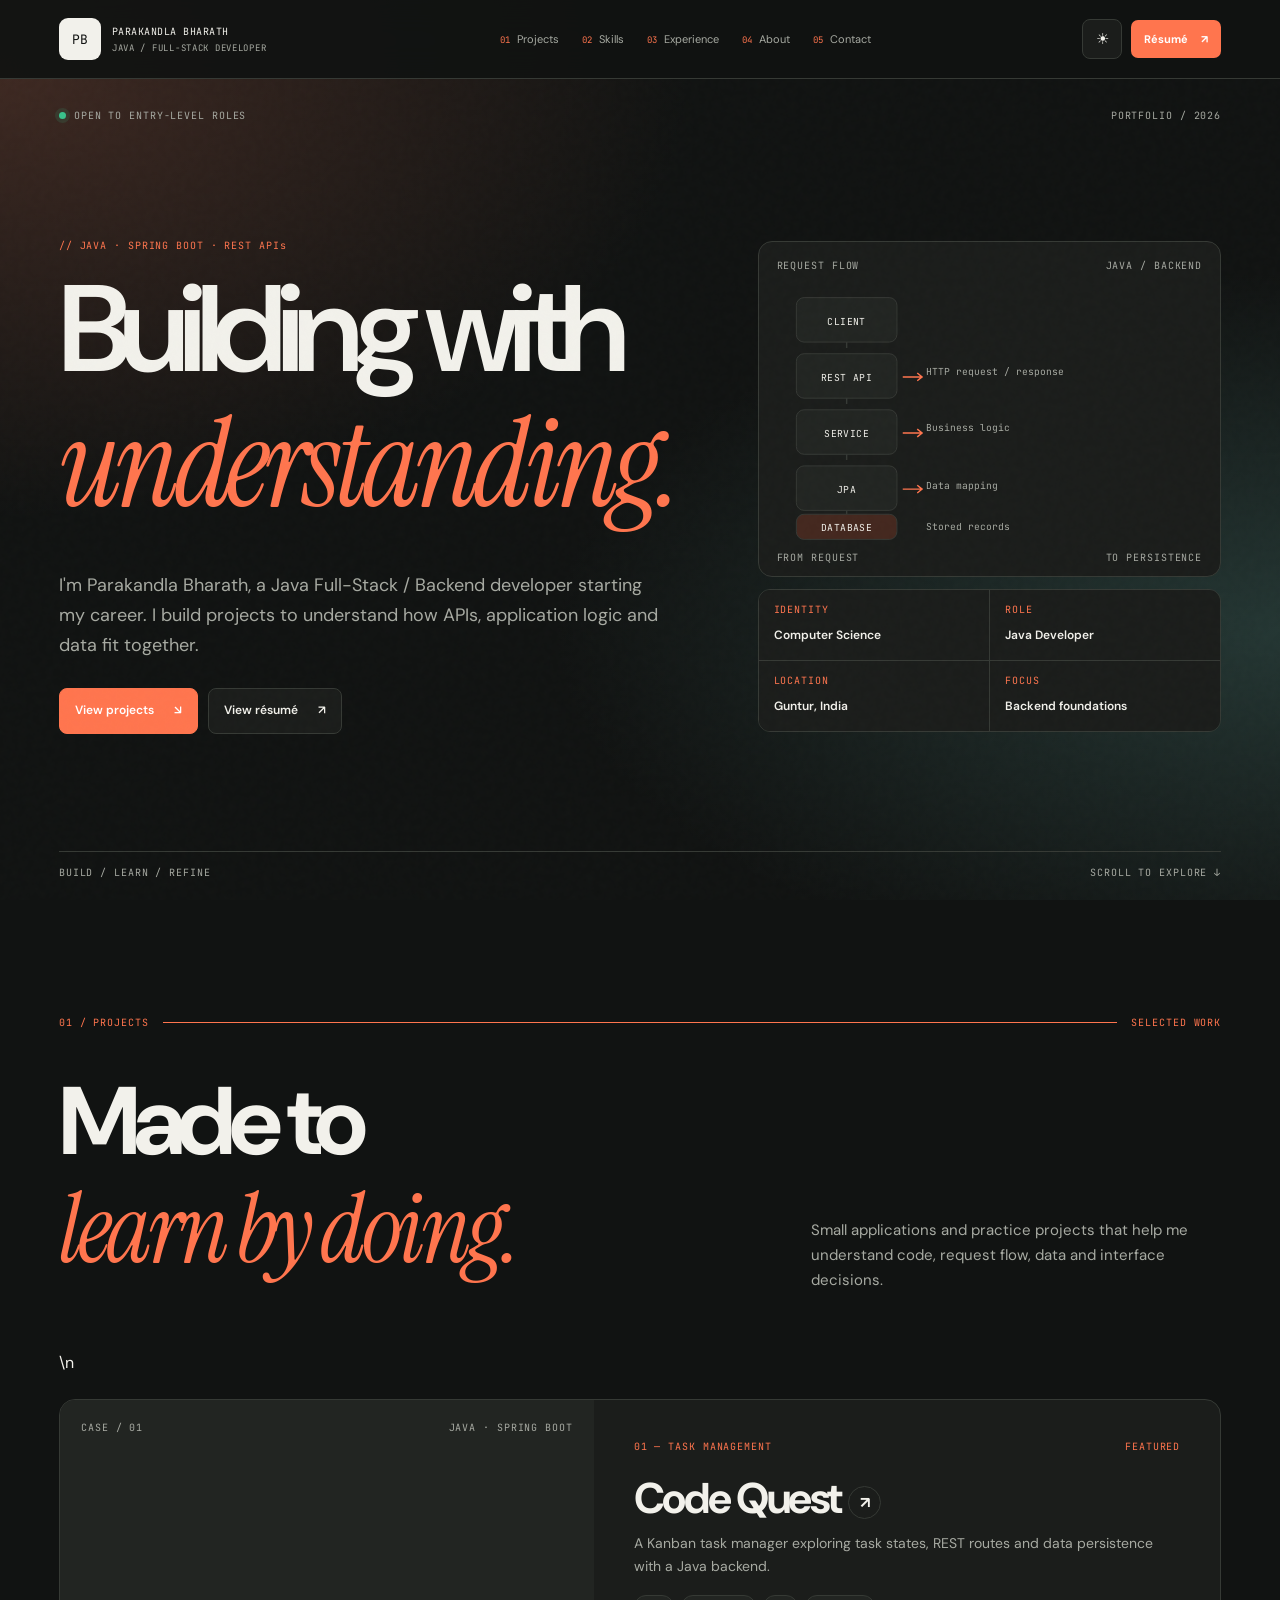
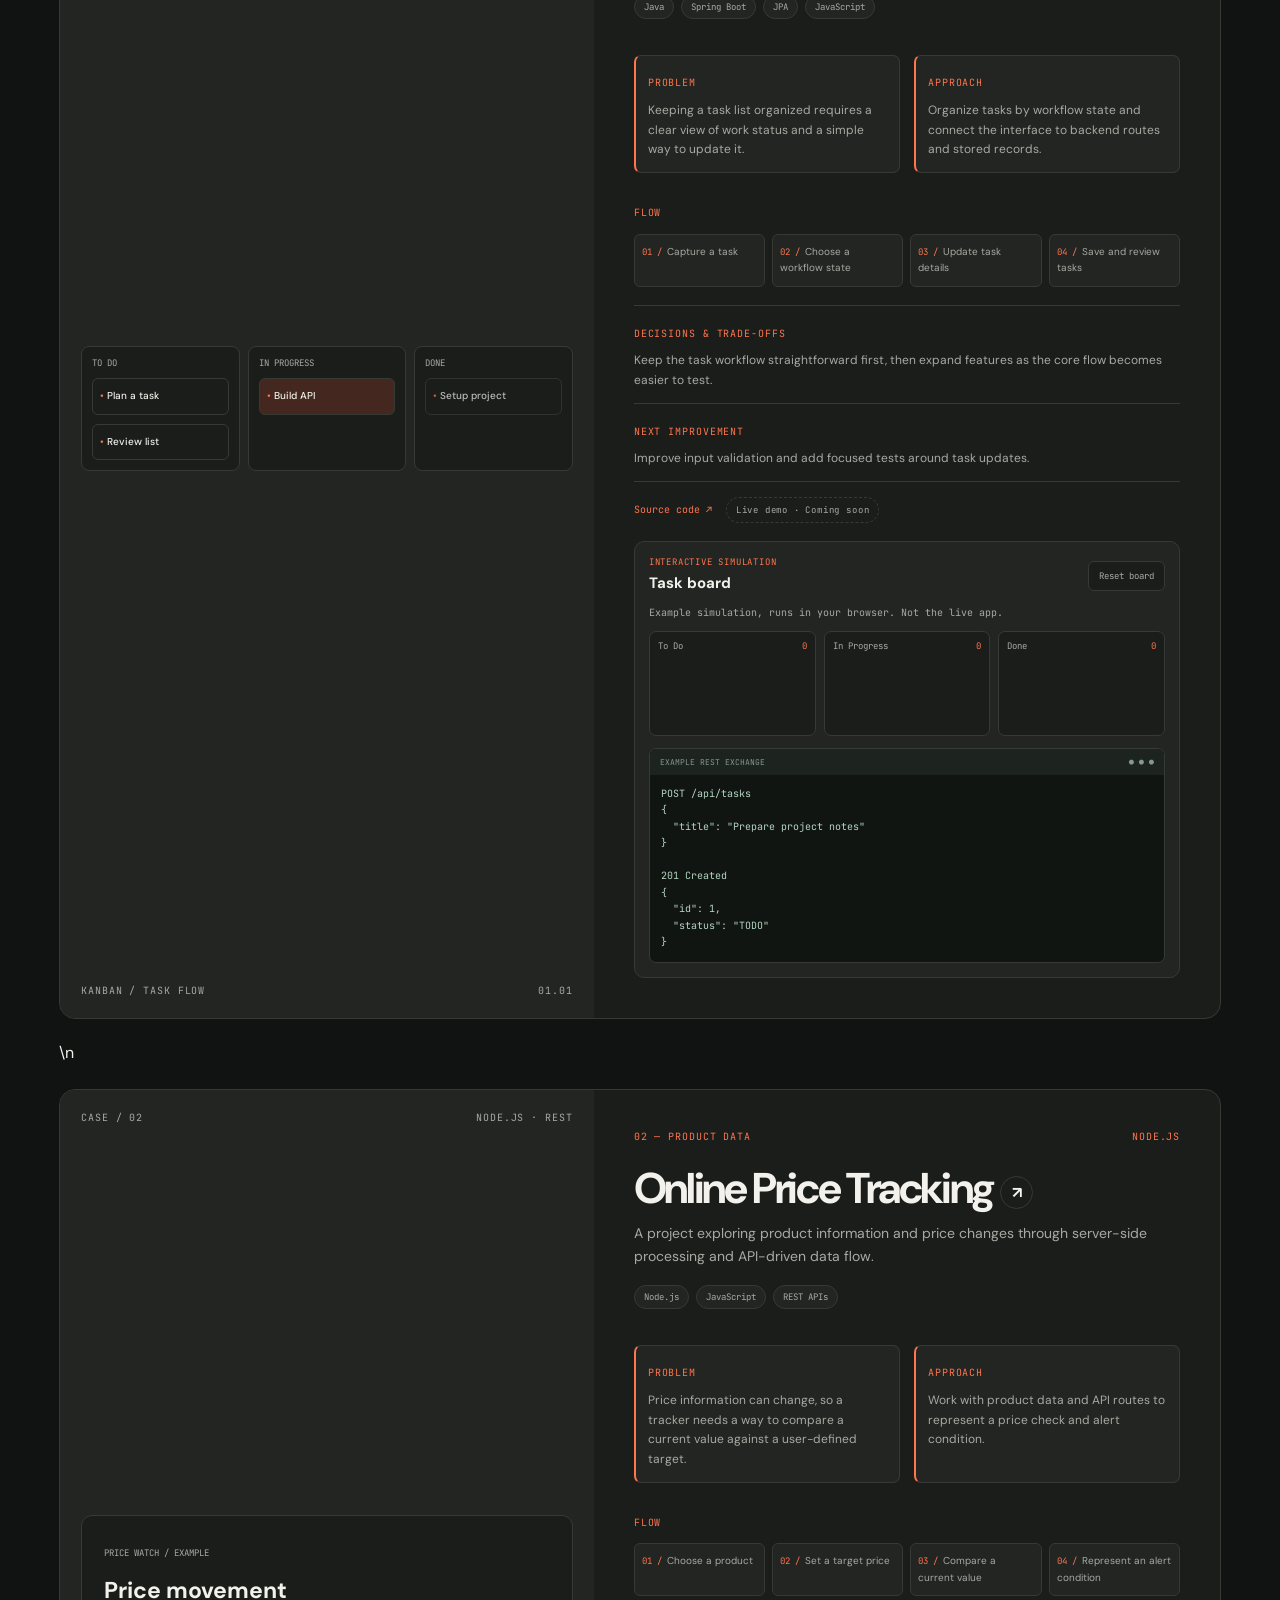
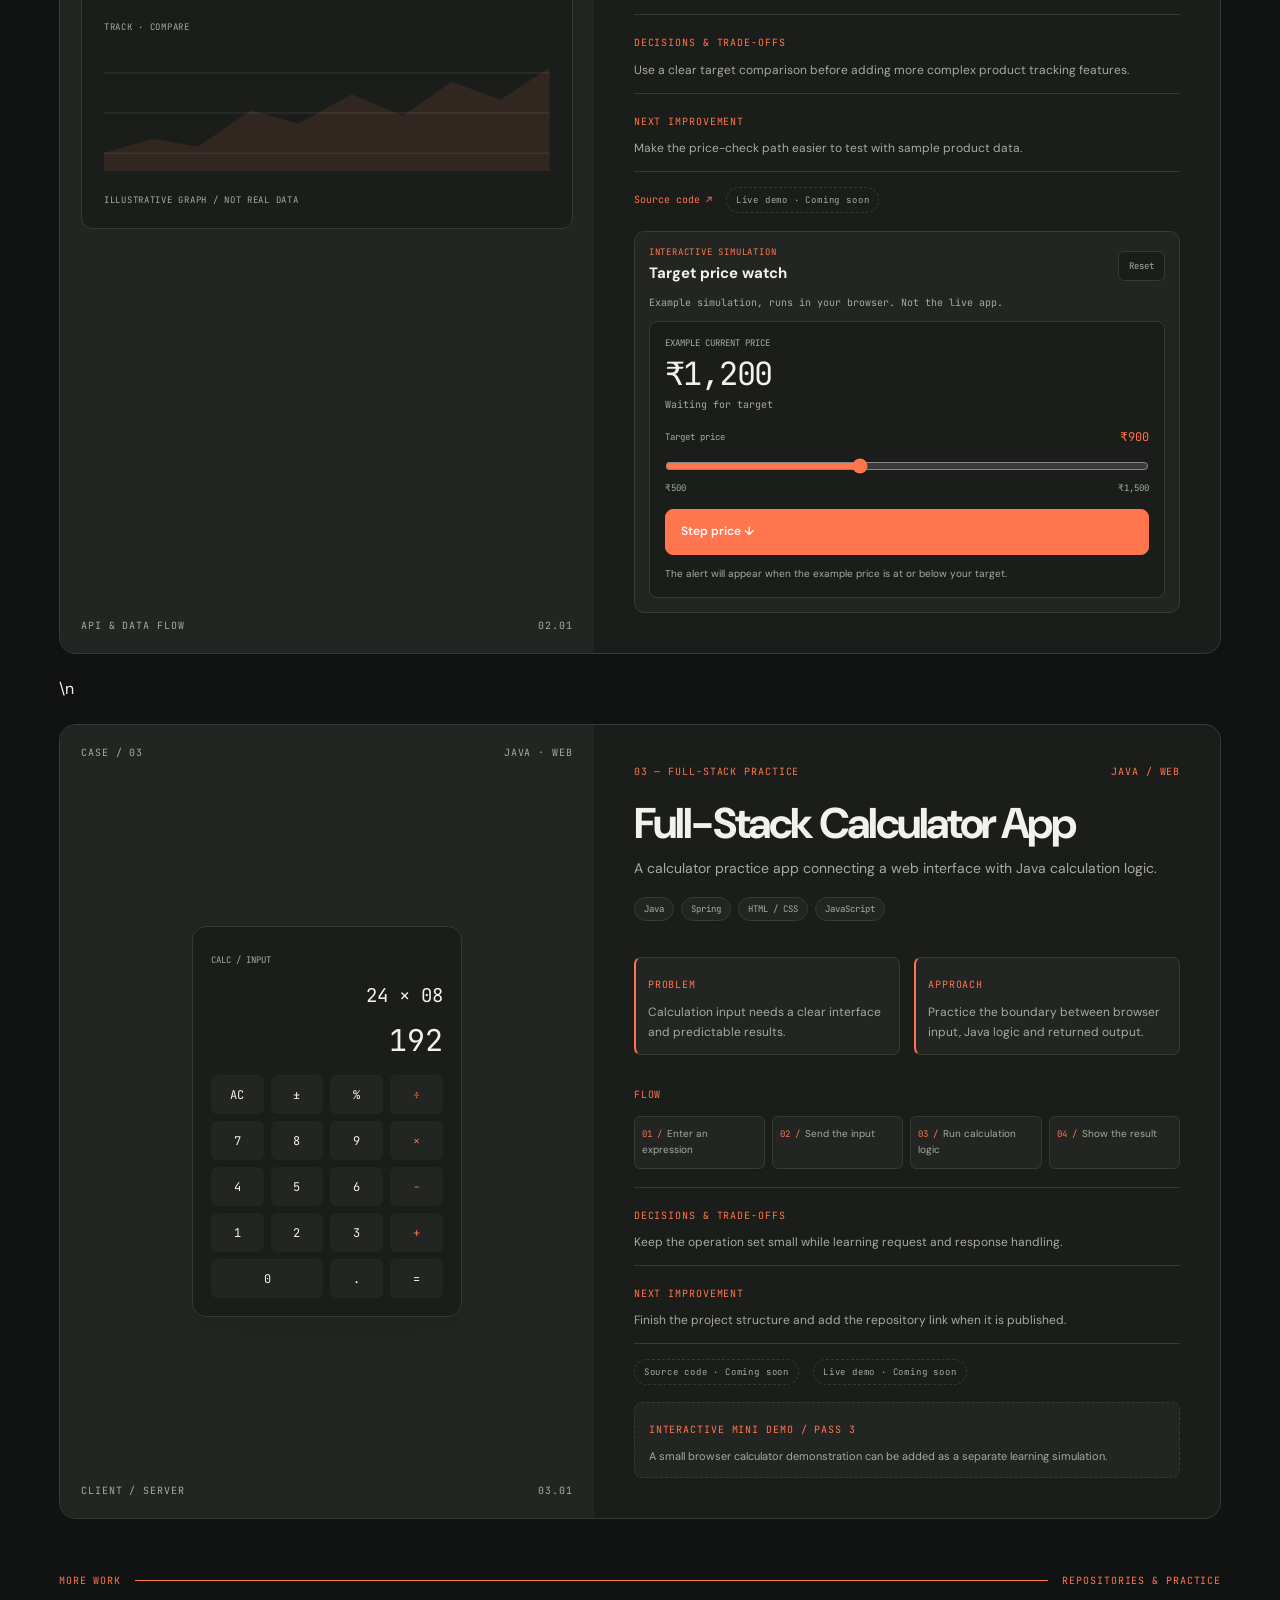
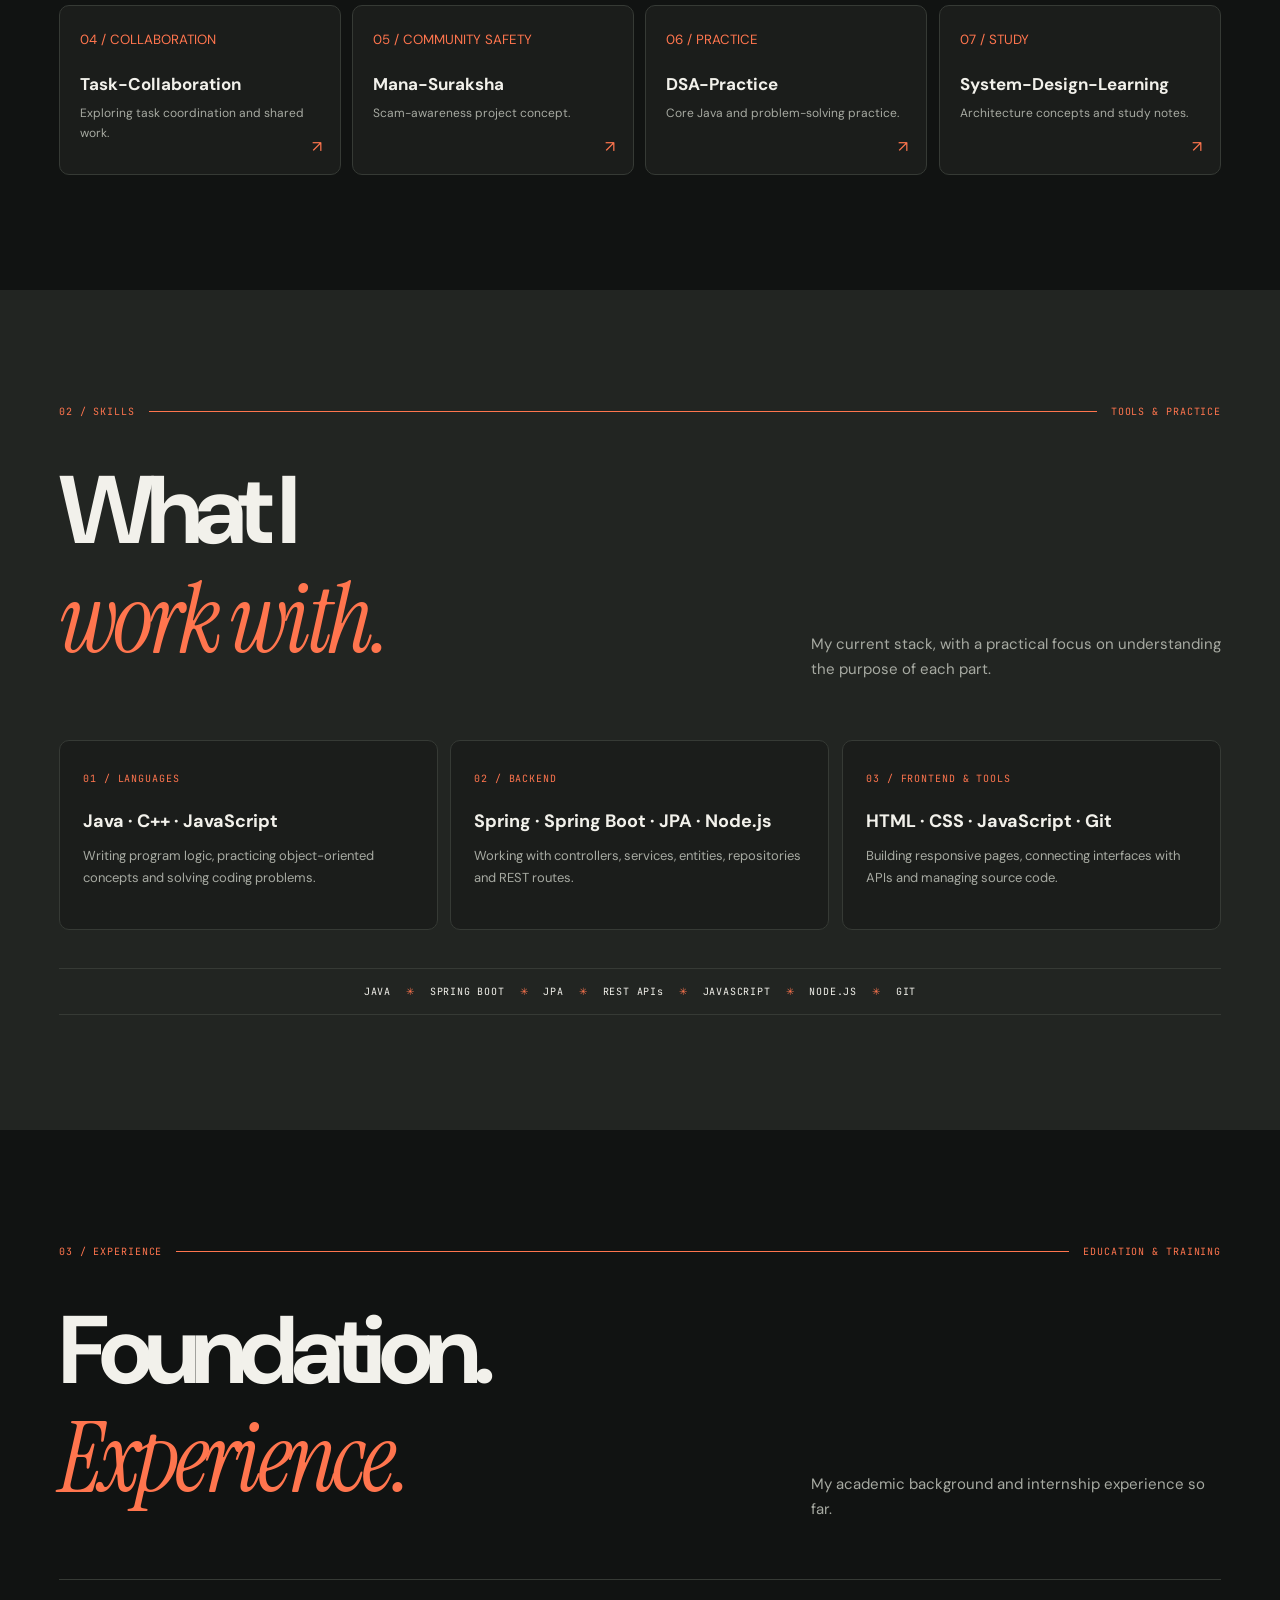
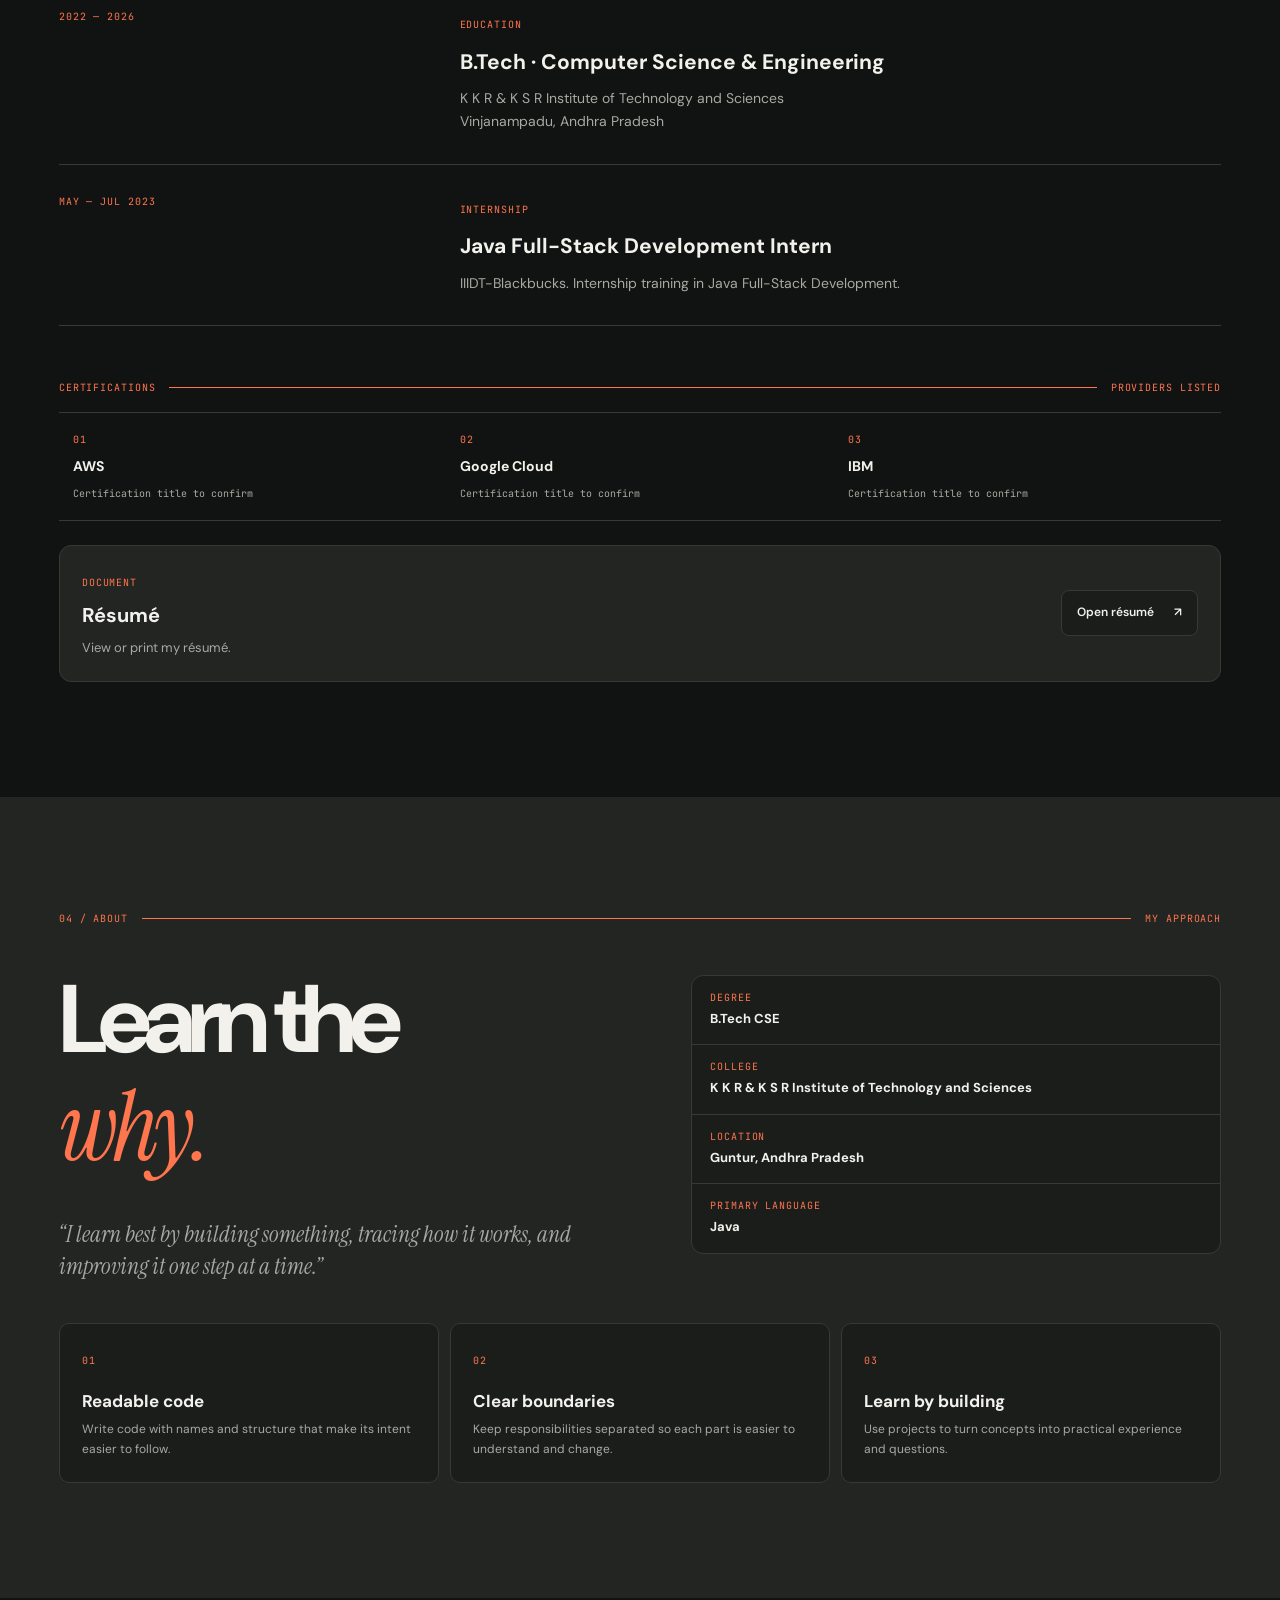
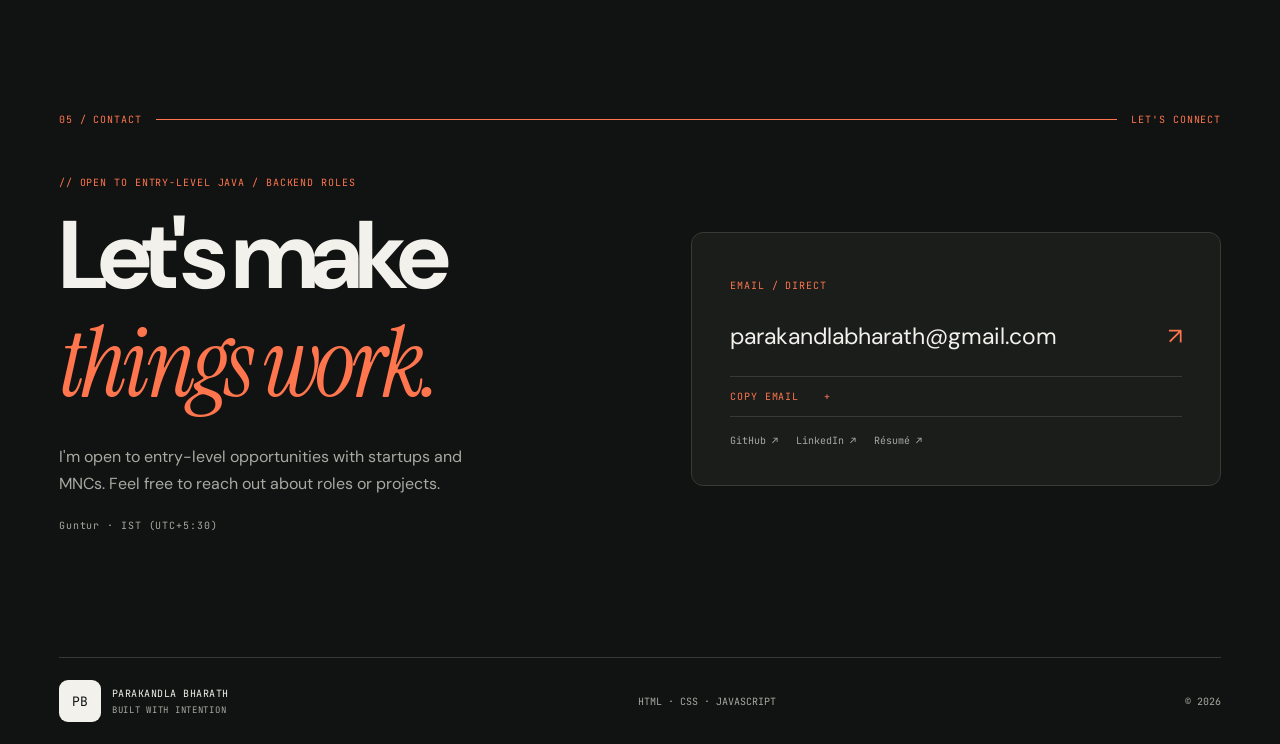
==== index.html @ 26f2d666 "Restore resume links and options" ====
<!doctype html>
<html lang="en">
<head>
  <meta charset="utf-8">
  <meta name="viewport" content="width=device-width,initial-scale=1">
  <meta name="theme-color" content="#111211">
  <title>Parakandla Bharath — Java Full-Stack Developer</title>
  <meta name="description" content="Portfolio of Parakandla Bharath, entry-level Java Full-Stack and Backend Developer in Guntur, India.">
  <meta property="og:title" content="Parakandla Bharath — Developer Portfolio">
  <meta property="og:description" content="Java, Spring Boot, REST APIs and projects built while learning.">
  <meta property="og:type" content="website">
  <meta property="og:url" content="https://parakandlabharath.github.io/bharath-portfolio/">
  <link rel="canonical" href="https://parakandlabharath.github.io/bharath-portfolio/">
  <link rel="icon" href="assets/favicon.svg" type="image/svg+xml">
  <link rel="preconnect" href="https://fonts.googleapis.com">
  <link rel="preconnect" href="https://fonts.gstatic.com" crossorigin>
  <link href="https://fonts.googleapis.com/css2?family=DM+Sans:wght@400;500;600;700&family=Instrument+Serif:ital@0;1&family=JetBrains+Mono:wght@400;500&display=swap" rel="stylesheet">
  <link rel="stylesheet" href="css/styles.css">
  <!-- Optional glass and motion layer; remove this line to revert the enhancement. -->
  <link rel="stylesheet" href="css/glass-motion.css">
</head>
<body>
  <a class="skip-link" href="#main">Skip to content</a>
  <div class="backdrop" aria-hidden="true"><canvas id="network"></canvas></div>
  <div class="grain" aria-hidden="true"></div>
  <div class="scroll-progress" aria-hidden="true"></div>

  <header class="site-header">
    <div class="wrap header-inner">
      <a class="brand" href="#home" aria-label="PB, back to top"><span class="brand-mark">PB</span><span class="brand-copy">PARAKANDLA BHARATH<small>JAVA / FULL-STACK DEVELOPER</small></span></a>
      <nav class="desktop-nav" aria-label="Primary navigation">
        <a href="#projects"><span>01</span> Projects</a><a href="#skills"><span>02</span> Skills</a><a href="#experience"><span>03</span> Experience</a><a href="#about"><span>04</span> About</a><a href="#contact"><span>05</span> Contact</a>
      </nav>
      <div class="header-actions">
        <button class="theme-toggle" type="button" aria-label="Switch to light theme" aria-pressed="false">◐</button>
        <a class="resume-link" href="resume.html" aria-label="Open résumé">Résumé <span>↗</span></a>
        <button class="menu-toggle type="button" aria-controls="mobile-nav" aria-expanded="false" aria-label="Open navigation">☰</button>
      </div>
    </div>
    <nav class="mobile-nav" id="mobile-nav" aria-label="Mobile navigation">
      <a href="#projects"><span>01</span> Projects</a><a href="#skills"><span>02</span> Skills</a><a href="#experience"><span>03</span> Experience</a><a href="#about"><span>04</span> About</a><a href="#contact"><span>05</span> Contact</a>
    </nav>
  </header>

  <main id="main">
    <section class="hero wrap" id="home">
      <div class="hero-top"><span class="status"><i></i> OPEN TO ENTRY-LEVEL ROLES</span><span class="mono">PORTFOLIO / 2026</span></div>
      <div class="hero-grid">
        <div class="hero-copy">
          <p class="kicker reveal">// JAVA · SPRING BOOT · REST APIs</p>
          <h1>Building with<br><em>understanding.</em></h1>
          <p class="hero-intro">I'm Parakandla Bharath, a Java Full-Stack / Backend developer starting my career. I build projects to understand how APIs, application logic and data fit together.</p>
          <div class="hero-buttons"><a class="button button-primary" href="#projects">View projects <span>↘</span></a><a class="button button-secondary" href="resume.html">View résumé <span>↗</span></a></div>
        </div>
        <aside class="hero-side reveal">
          <div class="flow-panel" aria-label="Illustrated request flow: Client to REST API, Service, JPA and Database">
            <div class="flow-head"><span>REQUEST FLOW</span><span>JAVA / BACKEND</span></div>
            <svg class="request-flow" viewBox="0 0 440 270" role="img" aria-labelledby="flow-title flow-desc">
              <title id="flow-title">Typical backend request path</title><desc id="flow-desc">A client request passes through a REST API, service layer, JPA, and a database.</desc>
              <path class="flow-line" d="M72 36V70M72 94V128M72 152V186M72 210V236" />
              <circle class="flow-dot" r="4" cx="72" cy="36"/>
              <rect class="flow-node" x="20" y="12" width="104" height="46" rx="8"/><text class="flow-label" x="72" y="40" text-anchor="middle">CLIENT</text>
              <rect class="flow-node" x="20" y="70" width="104" height="46" rx="8"/><text class="flow-label" x="72" y="98" text-anchor="middle">REST API</text>
              <rect class="flow-node" x="20" y="128" width="104" height="46" rx="8"/><text class="flow-label" x="72" y="156" text-anchor="middle">SERVICE</text>
              <rect class="flow-node" x="20" y="186" width="104" height="46" rx="8"/><text class="flow-label" x="72" y="214" text-anchor="middle">JPA</text>
              <rect class="flow-node flow-db" x="20" y="236" width="104" height="26" rx="8"/><text class="flow-label" x="72" y="253" text-anchor="middle">DATABASE</text>
              <g class="flow-side-note"><text x="154" y="92">HTTP request / response</text><text x="154" y="150">Business logic</text><text x="154" y="210">Data mapping</text><text x="154" y="252">Stored records</text></g>
              <path class="flow-arrow" d="M130 94h20m-5-4 5 4-5 4M130 152h20m-5-4 5 4-5 4M130 210h20m-5-4 5 4-5 4"/>
            </svg>
            <div class="flow-foot"><span>FROM REQUEST</span><span>TO PERSISTENCE</span></div>
          </div>
          <div class="spec-grid">
            <div><small>IDENTITY</small><strong>Computer Science</strong></div><div><small>ROLE</small><strong>Java Developer</strong></div><div><small>LOCATION</small><strong>Guntur, India</strong></div><div><small>FOCUS</small><strong>Backend foundations</strong></div>
          </div>
        </aside>
      </div>
      <div class="hero-bottom"><span>BUILD / LEARN / REFINE</span><a href="#projects">SCROLL TO EXPLORE ↓</a></div>
    </section>

    <section class="section wrap" id="projects">
      <div class="section-label"><span>01 / PROJECTS</span><i></i><span>SELECTED WORK</span></div>
      <div class="section-heading"><h2>Made to<br><em>learn by doing.</em></h2><p>Small applications and practice projects that help me understand code, request flow, data and interface decisions.</p></div>
      <div class="project-list">
        <!-- DRAFT: verify — the Problem, Approach, Decisions and Next improvement text for Code Quest is explanatory portfolio copy, not a feature audit. -->\n        <article class="project-card reveal" id="code-quest">
          <div class="project-visual kanban-visual">
            <div class="visual-top"><span>CASE / 01</span><span>JAVA · SPRING BOOT</span></div>
            <div class="mini-board" aria-hidden="true"><div><small>TO DO</small><b>Plan a task</b><b>Review list</b></div><div><small>IN PROGRESS</small><b class="task-active">Build API</b></div><div><small>DONE</small><b class="task-done">Setup project</b></div></div>
            <div class="visual-bottom"><span>KANBAN / TASK FLOW</span><span>01.01</span></div>
          </div>
          <div class="project-content">
            <div class="project-meta"><span>01 — TASK MANAGEMENT</span><span>FEATURED</span></div>
            <h3>Code Quest <a href="https://github.com/parakandlabharath/Code-Quest" target="_blank" rel="noopener" aria-label="Open Code Quest source repository">↗</a></h3>
            <p class="project-summary">A Kanban task manager exploring task states, REST routes and data persistence with a Java backend.</p>
            <div class="chips"><span>Java</span><span>Spring Boot</span><span>JPA</span><span>JavaScript</span></div>
            <div class="project-notes"><div><small>PROBLEM</small><p>Keeping a task list organized requires a clear view of work status and a simple way to update it.</p></div><div><small>APPROACH</small><p>Organize tasks by workflow state and connect the interface to backend routes and stored records.</p></div></div>
            <div class="project-flow"><small>FLOW</small><ol><li>Capture a task</li><li>Choose a workflow state</li><li>Update task details</li><li>Save and review tasks</li></ol></div>
            <div class="decision"><small>DECISIONS & TRADE-OFFS</small><p>Keep the task workflow straightforward first, then expand features as the core flow becomes easier to test.</p></div>
            <div class="next-step"><small>NEXT IMPROVEMENT</small><p>Improve input validation and add focused tests around task updates.</p></div>
            <div class="project-links"><a class="text-link" href="https://github.com/parakandlabharath/Code-Quest" target="_blank" rel="noopener">Source code ↗</a><span class="coming">Live demo · Coming soon</span></div>
            <div class="demo-box" aria-label="Kanban browser simulation">
              <div class="demo-heading"><div><small>INTERACTIVE SIMULATION</small><strong>Task board</strong></div><button class="demo-reset" type="button" data-board-reset>Reset board</button></div>
              <p class="demo-disclaimer">Example simulation, runs in your browser. Not the live app.</p>
              <div class="kanban-demo" id="kanban-demo">
                <div class="kanban-column" data-column="todo"><h4>To Do <span data-count>0</span></h4><div class="kanban-list" data-list="todo"></div></div>
                <div class="kanban-column" data-column="doing"><h4>In Progress <span data-count>0</span></h4><div class="kanban-list" data-list="doing"></div></div>
                <div class="kanban-column" data-column="done"><h4>Done <span data-count>0</span></h4><div class="kanban-list" data-list="done"></div></div>
              </div>
              <div class="terminal-demo"><div class="terminal-top"><span>EXAMPLE REST EXCHANGE</span><span>● ● ●</span></div><pre aria-live="polite" id="rest-terminal">POST /api/tasks
{
  "title": "Prepare project notes"
}

201 Created
{
  "id": 1,
  "status": "TODO"
}</pre></div>
            </div>
          </div>
        </article>
        <!-- DRAFT: verify — the Problem, Approach, Decisions and Next improvement text for Price Tracking is explanatory portfolio copy, not a feature audit. -->\n        <article class="project-card reveal" id="price-tracking">
          <div class="project-visual price-visual">
            <div class="visual-top"><span>CASE / 02</span><span>NODE.JS · REST</span></div>
            <div class="price-art"><small>PRICE WATCH / EXAMPLE</small><strong>Price movement</strong><span>TRACK · COMPARE</span><svg viewBox="0 0 500 130" aria-label="Illustrative price movement chart"><path class="chart-grid" d="M0 20H500M0 65H500M0 110H500"/><path class="chart-area" d="M0 110L55 94L105 103L165 62L218 77L278 44L335 68L390 30L445 50L500 14V130H0Z"/><path class="chart-line" d="M0 110L55 94L105 103L165 62L218 77L278 44L335 68L390 30L445 50L500 14"/></svg><span class="chart-note">ILLUSTRATIVE GRAPH / NOT REAL DATA</span></div>
            <div class="visual-bottom"><span>API & DATA FLOW</span><span>02.01</span></div>
          </div>
          <div class="project-content">
            <div class="project-meta"><span>02 — PRODUCT DATA</span><span>NODE.JS</span></div>
            <h3>Online Price Tracking <a href="https://github.com/parakandlabharath/Online-price-tracking" target="_blank" rel="noopener" aria-label="Open Online Price Tracking source repository">↗</a></h3>
            <p class="project-summary">A project exploring product information and price changes through server-side processing and API-driven data flow.</p>
            <div class="chips"><span>Node.js</span><span>JavaScript</span><span>REST APIs</span></div>
            <div class="project-notes"><div><small>PROBLEM</small><p>Price information can change, so a tracker needs a way to compare a current value against a user-defined target.</p></div><div><small>APPROACH</small><p>Work with product data and API routes to represent a price check and alert condition.</p></div></div>
            <div class="project-flow"><small>FLOW</small><ol><li>Choose a product</li><li>Set a target price</li><li>Compare a current value</li><li>Represent an alert condition</li></ol></div>
            <div class="decision"><small>DECISIONS & TRADE-OFFS</small><p>Use a clear target comparison before adding more complex product tracking features.</p></div>
            <div class="next-step"><small>NEXT IMPROVEMENT</small><p>Make the price-check path easier to test with sample product data.</p></div>
            <div class="project-links"><a class="text-link" href="https://github.com/parakandlabharath/Online-price-tracking" target="_blank" rel="noopener">Source code ↗</a><span class="coming">Live demo · Coming soon</span></div>
            <div class="demo-box" aria-label="Price alert browser simulation">
              <div class="demo-heading"><div><small>INTERACTIVE SIMULATION</small><strong>Target price watch</strong></div><button class="demo-reset" type="button" data-price-reset>Reset</button></div>
              <p class="demo-disclaimer">Example simulation, runs in your browser. Not the live app.</p>
              <div class="price-demo">
                <div class="price-current"><small>EXAMPLE CURRENT PRICE</small><strong id="sim-price">₹1,200</strong><span id="price-status" class="price-status">Waiting for target</span></div>
                <label class="target-label" for="target-price">Target price <strong id="target-display">₹900</strong></label>
                <input id="target-price" type="range" min="500" max="1500" step="50" value="900">
                <div class="range-labels"><span>₹500</span><span>₹1,500</span></div>
                <button type="button" class="button button-primary price-step" id="price-step">Step price ↓</button>
                <p class="price-note" id="price-note" aria-live="polite">The alert will appear when the example price is at or below your target.</p>
              </div>
            </div>
          </div>
        </article>
        <!-- DRAFT: verify — calculator flow and next-improvement notes are drafted from the supplied project summary. -->\n        <article class="project-card reveal" id="calculator">
          <div class="project-visual calc-visual">
            <div class="visual-top"><span>CASE / 03</span><span>JAVA · WEB</span></div><div class="calculator-art"><small>CALC / INPUT</small><span>24 × 08</span><strong>192</strong><div class="calc-keys"><b>AC</b><b>±</b><b>%</b><b>÷</b><b>7</b><b>8</b><b>9</b><b>×</b><b>4</b><b>5</b><b>6</b><b>−</b><b>1</b><b>2</b><b>3</b><b>+</b><b class="wide">0</b><b>.</b><b>=</b></div></div>
            <div class="visual-bottom"><span>CLIENT / SERVER</span><span>03.01</span></div>
          </div>
          <div class="project-content">
            <div class="project-meta"><span>03 — FULL-STACK PRACTICE</span><span>JAVA / WEB</span></div>
            <h3>Full-Stack Calculator App</h3>
            <p class="project-summary">A calculator practice app connecting a web interface with Java calculation logic.</p>
            <div class="chips"><span>Java</span><span>Spring</span><span>HTML / CSS</span><span>JavaScript</span></div>
            <div class="project-notes"><div><small>PROBLEM</small><p>Calculation input needs a clear interface and predictable results.</p></div><div><small>APPROACH</small><p>Practice the boundary between browser input, Java logic and returned output.</p></div></div>
            <div class="project-flow"><small>FLOW</small><ol><li>Enter an expression</li><li>Send the input</li><li>Run calculation logic</li><li>Show the result</li></ol></div>
            <div class="decision"><small>DECISIONS & TRADE-OFFS</small><p>Keep the operation set small while learning request and response handling.</p></div>
            <div class="next-step"><small>NEXT IMPROVEMENT</small><p>Finish the project structure and add the repository link when it is published.</p></div>
            <div class="project-links"><span class="coming">Source code · Coming soon</span><span class="coming">Live demo · Coming soon</span></div>
            <div class="demo-placeholder"><small>INTERACTIVE MINI DEMO / PASS 3</small><p>A small browser calculator demonstration can be added as a separate learning simulation.</p></div>
          </div>
        </article>
      </div>
      <div class="more-work">
        <div class="section-label"><span>MORE WORK</span><i></i><span>REPOSITORIES & PRACTICE</span></div>
        <div class="more-grid">
          <a class="more-card" href="https://github.com/parakandlabharath/Task-Collaboration" target="_blank" rel="noopener"><small>04 / COLLABORATION</small><strong>Task-Collaboration</strong><p>Exploring task coordination and shared work.</p><span>↗</span></a>
          <a class="more-card" href="https://github.com/parakandlabharath/Mana-Suraksha" target="_blank" rel="noopener"><small>05 / COMMUNITY SAFETY</small><strong>Mana-Suraksha</strong><p>Scam-awareness project concept.</p><span>↗</span></a>
          <a class="more-card" href="https://github.com/parakandlabharath/DSA-Practice" target="_blank" rel="noopener"><small>06 / PRACTICE</small><strong>DSA-Practice</strong><p>Core Java and problem-solving practice.</p><span>↗</span></a>
          <a class="more-card" href="https://github.com/parakandlabharath/System-Design-Learning" target="_blank" rel="noopener"><small>07 / STUDY</small><strong>System-Design-Learning</strong><p>Architecture concepts and study notes.</p><span>↗</span></a>
        </div>
      </div>
    </section>

    <section class="section skills-section" id="skills">
      <div class="wrap">
        <div class="section-label"><span>02 / SKILLS</span><i></i><span>TOOLS & PRACTICE</span></div>
        <div class="section-heading"><h2>What I<br><em>work with.</em></h2><p>My current stack, with a practical focus on understanding the purpose of each part.</p></div>
        <div class="skills-grid">
          <article class="skill-card reveal"><small>01 / LANGUAGES</small><h3>Java · C++ · JavaScript</h3><p>Writing program logic, practicing object-oriented concepts and solving coding problems.</p></article>
          <article class="skill-card reveal"><small>02 / BACKEND</small><h3>Spring · Spring Boot · JPA · Node.js</h3><p>Working with controllers, services, entities, repositories and REST routes.</p></article>
          <article class="skill-card reveal"><small>03 / FRONTEND & TOOLS</small><h3>HTML · CSS · JavaScript · Git</h3><p>Building responsive pages, connecting interfaces with APIs and managing source code.</p></article>
        </div>
        <div class="skills-strip" aria-label="Technology list"><span>JAVA</span><i>✳</i><span>SPRING BOOT</span><i>✳</i><span>JPA</span><i>✳</i><span>REST APIs</span><i>✳</i><span>JAVASCRIPT</span><i>✳</i><span>NODE.JS</span><i>✳</i><span>GIT</span></div>
      </div>
    </section>

    <section class="section wrap" id="experience">
      <div class="section-label"><span>03 / EXPERIENCE</span><i></i><span>EDUCATION & TRAINING</span></div>
      <div class="section-heading"><h2>Foundation.<br><em>Experience.</em></h2><p>My academic background and internship experience so far.</p></div>
      <div class="timeline">
        <article><span>2022 — 2026</span><div><small>EDUCATION</small><h3>B.Tech · Computer Science & Engineering</h3><p>K K R & K S R Institute of Technology and Sciences<br>Vinjanampadu, Andhra Pradesh</p></div></article>
        <article><span>MAY — JUL 2023</span><div><small>INTERNSHIP</small><h3>Java Full-Stack Development Intern</h3><p>IIIDT-Blackbucks. Internship training in Java Full-Stack Development.</p></div></article>
      </div>
      <div class="certifications">
        <div class="section-label"><span>CERTIFICATIONS</span><i></i><span>PROVIDERS LISTED</span></div>
        <div class="cert-grid">
          <article><small>01</small><strong>AWS</strong><span>Certification title to confirm</span><!-- DRAFT: verify --></article>
          <article><small>02</small><strong>Google Cloud</strong><span>Certification title to confirm</span><!-- DRAFT: verify --></article>
          <article><small>03</small><strong>IBM</strong><span>Certification title to confirm</span><!-- DRAFT: verify --></article>
        </div>
      </div>
    <div class="resume-callout"><div><small>DOCUMENT</small><h3>Résumé</h3><p>View or print my résumé.</p></div><a class="button button-secondary" href="resume.html">Open résumé <span>↗</span></a></div>
    </section>


    <section class="section about-section" id="about">
      <div class="wrap">
        <div class="section-label"><span>04 / ABOUT</span><i></i><span>MY APPROACH</span></div>
        <div class="about-grid"><div><h2>Learn the<br><em>why.</em></h2><p class="about-quote">“I learn best by building something, tracing how it works, and improving it one step at a time.”</p></div><div class="profile-card"><div><small>DEGREE</small><strong>B.Tech CSE</strong></div><div><small>COLLEGE</small><strong>K K R & K S R Institute of Technology and Sciences</strong></div><div><small>LOCATION</small><strong>Guntur, Andhra Pradesh</strong></div><div><small>PRIMARY LANGUAGE</small><strong>Java</strong></div></div></div>
        <div class="principles"><article><small>01</small><h3>Readable code</h3><p>Write code with names and structure that make its intent easier to follow.</p></article><article><small>02</small><h3>Clear boundaries</h3><p>Keep responsibilities separated so each part is easier to understand and change.</p></article><article><small>03</small><h3>Learn by building</h3><p>Use projects to turn concepts into practical experience and questions.</p></article></div>
      </div>
    </section>

    <section class="section wrap contact-section" id="contact">
      <div class="section-label"><span>05 / CONTACT</span><i></i><span>LET'S CONNECT</span></div>
      <div class="contact-grid"><div><p class="kicker">// OPEN TO ENTRY-LEVEL JAVA / BACKEND ROLES</p><h2>Let's make<br><em>things work.</em></h2><p class="contact-intro">I'm open to entry-level opportunities with startups and MNCs. Feel free to reach out about roles or projects.</p><p class="timezone">Guntur · IST (UTC+5:30)</p></div><div class="contact-card"><small>EMAIL / DIRECT</small><a class="email-address" id="email-link" href="#">Email me <span>↗</span></a><button class="copy-email" id="copy-email" type="button">COPY EMAIL <span>+</span></button><div class="contact-links"><a href="https://github.com/parakandlabharath" target="_blank" rel="noopener">GitHub ↗</a><a href="https://www.linkedin.com/in/bharath-kumar-181316296/" target="_blank" rel="noopener">LinkedIn ↗</a><a href="resume.html">Résumé ↗</a></div></div></div>
    </section>
  </main>
  <footer class="site-footer wrap"><a class="brand footer-brand" href="#home"><span class="brand-mark">PB</span><span class="brand-copy">PARAKANDLA BHARATH<small>BUILT WITH INTENTION</small></span></a><span>HTML · CSS · JAVASCRIPT</span><span>© <span id="year">2026</span></span></footer>
  <div class="toast" role="status" aria-live="polite"></div>
  <script src="js/main.js" defer></script>
  <!-- Optional glass motion behaviors, loaded after the existing script. -->
  <script src="js/motion.js" defer></script>
</body>
</html>
---- css/styles.css ----
/* Pass 1 — structure and visual foundation. Existing font families are retained. */
@import url('https://fonts.googleapis.com/css2?family=DM+Sans:wght@400;500;600;700&family=Instrument+Serif:ital@0;1&family=JetBrains+Mono:wght@400;500&display=swap');
:root{
  color-scheme:dark;
  --bg:#111312;--surface:#1b1d1b;--surface2:#222522;--ink:#f2f1eb;--muted:#a7aaa2;--line:#363a35;--accent:#ff754e;--accent-soft:#44281f;
  --mono:'JetBrains Mono',monospace;--sans:'DM Sans',sans-serif;--serif:'Instrument Serif',serif;
  --g:clamp(18px,4.6vw,76px);--content:1320px;--ease:cubic-bezier(.16,1,.3,1);--dur-fast:160ms;--dur-base:240ms;--dur-reveal:760ms
}
:root[data-theme="light"]{color-scheme:light;--bg:#f4f0e8;--surface:#fffdf8;--surface2:#eae4da;--ink:#211f1b;--muted:#716d66;--line:#d8d1c7;--accent:#df542f;--accent-soft:#f3d8cc}
*{box-sizing:border-box}
html{scroll-behavior:smooth;scroll-padding-top:90px}
body{margin:0;background:var(--bg);color:var(--ink);font:16px/1.65 var(--sans);overflow-x:hidden;transition:background var(--dur-base),color var(--dur-base)}
a{color:inherit;text-decoration:none}
button{font:inherit;color:inherit;cursor:pointer}
button:focus-visible,a:focus-visible{outline:2px solid var(--accent);outline-offset:4px}
.wrap{width:min(100% - 2*var(--g),var(--content));margin-inline:auto}
.skip-link{position:fixed;top:10px;left:10px;z-index:100;background:var(--accent);color:#fff;padding:10px 14px;transform:translateY(-160%)}.skip-link:focus{transform:translateY(0)}
.backdrop{position:fixed;inset:0;z-index:0;pointer-events:none;background:radial-gradient(ellipse at 0 8%,#3e2922 0,transparent 38%),radial-gradient(ellipse at 100% 70%,#243633 0,transparent 40%),var(--bg)}:root[data-theme="light"] .backdrop{background:radial-gradient(ellipse at 0 8%,#f0d7ca 0,transparent 38%),radial-gradient(ellipse at 100% 70%,#dce9e6 0,transparent 40%),var(--bg)}
#network{width:100%;height:100%;opacity:.34}
.grain{position:fixed;inset:0;z-index:30;pointer-events:none;opacity:.018;background-image:url("data:image/svg+xml,%3Csvg viewBox='0 0 160 160' xmlns='http://www.w3.org/2000/svg'%3E%3Cfilter id='n'%3E%3CfeTurbulence type='fractalNoise' baseFrequency='.8' numOctaves='3' stitchTiles='stitch'/%3E%3C/filter%3E%3Crect width='100%25' height='100%25' filter='url(%23n)'/%3E%3C/svg%3E")}
.scroll-progress{position:fixed;top:0;left:0;height:2px;width:0;background:var(--accent);z-index:80}
.site-header{position:sticky;top:0;z-index:50;background:color-mix(in srgb,var(--bg) 92%,transparent);backdrop-filter:blur(16px);border-bottom:1px solid var(--line)}
.header-inner{height:78px;display:flex;align-items:center;justify-content:space-between;gap:22px}
.brand{display:flex;align-items:center;gap:11px;font:10px var(--mono);letter-spacing:.05em;white-space:nowrap}
.brand-mark{display:grid;place-items:center;width:42px;height:42px;border-radius:9px;background:var(--ink);color:var(--bg);font-size:13px;letter-spacing:0}
.brand-copy{display:block}.brand-copy small{display:block;margin-top:4px;color:var(--muted);font-size:9px;letter-spacing:.08em}
.desktop-nav{display:flex;align-items:center;gap:clamp(10px,1.8vw,25px)}
.desktop-nav a{position:relative;padding:10px 0;color:var(--muted);font-size:11px;white-space:nowrap;transition:color var(--dur-fast)}
.desktop-nav a span{font:9px var(--mono);color:var(--accent);margin-right:4px}
.desktop-nav a::after{content:"";position:absolute;left:0;bottom:3px;width:0;height:1px;background:var(--accent);transition:width var(--dur-base)}
.desktop-nav a:hover,.desktop-nav a.active{color:var(--ink)}.desktop-nav a:hover::after,.desktop-nav a.active::after{width:100%}
.header-actions{display:flex;align-items:center;gap:9px}
.theme-toggle,.menu-toggle{width:40px;height:40px;border:1px solid var(--line);border-radius:8px;background:var(--surface);font-size:15px}
.resume-link{background:var(--accent);color:#fff;border-radius:7px;padding:10px 13px;font-size:11px;font-weight:700}.resume-link span{padding-left:10px}
.menu-toggle{display:none}.mobile-nav{display:none}
main,footer{position:relative;z-index:1}
.hero{min-height:calc(100svh - 78px);padding:30px 0 22px;display:flex;flex-direction:column;justify-content:space-between}
.hero-top,.hero-bottom,.section-label,.visual-top,.visual-bottom,.project-meta,.kicker,.flow-head,.flow-foot,.spec-grid small,.project-notes small,.project-flow>small,.decision small,.next-step small,.demo-placeholder small,.skills-grid small,.timeline article>span,.timeline article small,.cert-grid small,.cert-grid span,.resume-callout small,.profile-card small,.principles small,.contact-card>small,.copy-email,.timezone,.coming{font:10px var(--mono);letter-spacing:.09em}
.hero-top,.hero-bottom{display:flex;justify-content:space-between;gap:12px;color:var(--muted)}
.status{display:flex;align-items:center;gap:8px}.status i{width:7px;height:7px;border-radius:50%;background:#39c28c;box-shadow:0 0 0 4px #39c28c20}
.hero-grid{display:grid;grid-template-columns:1.1fr .82fr;gap:6vw;align-items:center;padding:clamp(45px,9vh,105px) 0}
.kicker{color:var(--accent);margin:0 0 22px}
h1{font-size:clamp(64px,9.6vw,138px);line-height:.9;letter-spacing:-.085em;font-weight:600;margin:0}
h1 em,h2 em{font:italic 400 1em var(--serif);color:var(--accent);letter-spacing:-.045em}
.hero-intro{max-width:600px;color:var(--muted);font-size:clamp(15px,1.5vw,18px);margin:27px 0 0}
.hero-buttons{display:flex;flex-wrap:wrap;gap:10px;margin-top:28px}
.button{display:inline-flex;align-items:center;justify-content:space-between;gap:20px;border:1px solid var(--line);border-radius:8px;padding:12px 15px;font-size:12px;font-weight:600;transition:transform var(--dur-fast),border-color var(--dur-fast),background var(--dur-fast)}
.button:hover{transform:translateY(-2px);border-color:var(--accent)}.button-primary{background:var(--accent);color:#fff;border-color:var(--accent)}.button-secondary{background:var(--surface)}
.hero-side{max-width:480px;width:100%;margin-left:auto}
.flow-panel{border:1px solid var(--line);border-radius:14px;background:var(--surface);padding:17px 18px 12px}
.flow-head,.flow-foot{display:flex;justify-content:space-between;color:var(--muted)}
.request-flow{display:block;width:100%;height:auto;margin:14px 0 4px;overflow:visible}
.flow-node{fill:var(--surface2);stroke:var(--line);stroke-width:1}.flow-db{fill:var(--accent-soft)}
.flow-label{font:10px var(--mono);fill:var(--ink);letter-spacing:.04em}.flow-line{fill:none;stroke:var(--line);stroke-width:1.5}.flow-dot{fill:var(--accent)}.flow-arrow{fill:none;stroke:var(--accent);stroke-width:1.5}.flow-side-note{font:10px var(--mono);fill:var(--muted)}
.spec-grid{display:grid;grid-template-columns:1fr 1fr;border:1px solid var(--line);border-radius:12px;margin-top:12px;overflow:hidden}
.spec-grid>div{padding:13px 15px;background:var(--surface)}.spec-grid>div:nth-child(2n){border-left:1px solid var(--line)}.spec-grid>div:nth-child(n+3){border-top:1px solid var(--line)}
.spec-grid small{display:block;color:var(--accent);margin-bottom:5px}.spec-grid strong{font-size:12px;font-weight:600}
.hero-bottom{border-top:1px solid var(--line);padding-top:14px}
.section{padding:clamp(75px,9vw,135px) 0}
.section-label{display:flex;align-items:center;gap:14px;color:var(--accent)}.section-label i{height:1px;flex:1;background:var(--line)}
.section-heading{display:flex;justify-content:space-between;align-items:end;gap:40px;margin:48px 0 58px}
.section-heading h2,.about-grid h2,.contact-grid h2{font-size:clamp(48px,7.5vw,100px);line-height:.94;letter-spacing:-.075em;margin:0}
.section-heading>p{max-width:410px;margin:0;color:var(--muted);font-size:15px}
.project-list{display:grid;gap:22px}
.project-card{display:grid;grid-template-columns:.92fr 1.08fr;border:1px solid var(--line);border-radius:16px;background:var(--surface);overflow:hidden;transition:transform var(--dur-base),border-color var(--dur-base),box-shadow var(--dur-base)}
.project-card:hover{transform:translateY(-4px);border-color:color-mix(in srgb,var(--accent) 38%,var(--line));box-shadow:0 18px 48px #00000015}
.project-visual{min-height:480px;background:var(--surface2);padding:21px;display:flex;flex-direction:column;justify-content:space-between;gap:15px;overflow:hidden}
.visual-top,.visual-bottom{display:flex;justify-content:space-between;gap:12px;color:var(--muted)}
.mini-board{display:grid;grid-template-columns:repeat(3,minmax(0,1fr));gap:8px;max-width:570px;width:100%;margin:auto}
.mini-board>div{display:flex;flex-direction:column;gap:9px;border:1px solid var(--line);background:var(--surface);border-radius:8px;padding:10px;min-width:0}
.mini-board small{font:9px var(--mono);color:var(--muted)}.mini-board b{font-size:10px;font-weight:500;padding:9px 7px;border:1px solid var(--line);border-radius:6px;overflow-wrap:anywhere}.mini-board b::before{content:"• ";color:var(--accent)}.task-active{background:var(--accent-soft)}.task-done{opacity:.75}
.price-art{border:1px solid var(--line);background:var(--surface);border-radius:11px;padding:22px;margin:auto;width:min(100%,500px)}
.price-art>small,.price-art>span{font:9px var(--mono);color:var(--muted)}.price-art>strong{display:block;font-size:23px;margin:8px 0 2px}.price-art>span{letter-spacing:.08em}
.price-art svg{width:100%;height:120px;margin-top:15px}.chart-grid{fill:none;stroke:var(--line);stroke-width:1}.chart-area{fill:color-mix(in srgb,var(--accent) 10%,transparent)}.chart-line{fill:none;stroke:var(--accent);stroke-width:2.5;stroke-dasharray:700;stroke-dashoffset:700}.chart-note{display:block;margin-top:12px;font:9px var(--mono);color:var(--muted)}
.calculator-art{background:var(--surface);border:1px solid var(--line);border-radius:14px;padding:18px;width:min(270px,100%);margin:auto;box-shadow:0 12px 30px #00000010}
.calculator-art>small{font:9px var(--mono);color:var(--muted)}.calculator-art>span{display:block;text-align:right;font:19px var(--mono);margin:12px 0}.calculator-art>strong{display:block;text-align:right;font:30px var(--mono);margin-bottom:15px}
.calc-keys{display:grid;grid-template-columns:repeat(4,1fr);gap:7px}.calc-keys b{display:grid;place-items:center;min-height:39px;border-radius:6px;background:var(--surface2);font:12px var(--mono)}.calc-keys b:nth-child(4n){color:var(--accent)}.calc-keys .wide{grid-column:span 2}
.project-content{padding:clamp(22px,3.2vw,40px);display:flex;flex-direction:column;justify-content:center}
.project-meta{display:flex;justify-content:space-between;gap:10px;color:var(--accent)}
.project-content h3{font-size:clamp(28px,3.5vw,43px);line-height:1.1;letter-spacing:-.055em;margin:22px 0 10px}
.project-content h3 a{display:inline-grid;place-items:center;width:33px;height:33px;border:1px solid var(--line);border-radius:50%;font-size:16px;vertical-align:middle;transition:color var(--dur-fast),border-color var(--dur-fast)}.project-content h3 a:hover{color:var(--accent);border-color:var(--accent)}
.project-summary{color:var(--muted);font-size:14px;margin:0}
.chips{display:flex;flex-wrap:wrap;gap:7px;margin:17px 0}.chips span{border:1px solid var(--line);border-radius:999px;padding:5px 9px;background:var(--surface2);font:9px var(--mono);color:var(--muted)}
.project-notes{display:grid;grid-template-columns:1fr 1fr;gap:14px;margin:19px 0}.project-notes>div{border:1px solid var(--line);border-left:2px solid var(--accent);border-radius:7px;padding:12px;background:var(--surface2)}.project-notes small,.project-flow>small,.decision small,.next-step small{color:var(--accent)}.project-notes p,.decision p,.next-step p{font-size:12px;color:var(--muted);margin:6px 0 0}
.project-flow{margin:6px 0 18px}.project-flow ol{display:grid;grid-template-columns:repeat(4,minmax(0,1fr));gap:7px;padding:0;margin:9px 0 0;list-style:none;counter-reset:flow}.project-flow li{counter-increment:flow;border:1px solid var(--line);border-radius:6px;background:var(--surface2);padding:9px 7px;font-size:10px;color:var(--muted)}.project-flow li::before{content:"0" counter(flow) " / ";font:9px var(--mono);color:var(--accent)}
.decision,.next-step{border-top:1px solid var(--line);padding-top:13px;margin:0 0 12px}.project-links{display:flex;flex-wrap:wrap;align-items:center;gap:14px;border-top:1px solid var(--line);padding-top:15px;margin-top:auto}.text-link{color:var(--accent);font:10px var(--mono)}.text-link:hover{text-decoration:underline;text-underline-offset:4px}.coming{display:inline-flex;border:1px dashed var(--line);border-radius:999px;padding:6px 9px;color:var(--muted);font-size:9px}
.demo-placeholder{border:1px dashed var(--line);border-radius:8px;background:var(--surface2);padding:12px 14px;margin-top:17px}.demo-placeholder small{color:var(--accent)}.demo-placeholder p{color:var(--muted);font-size:11px;margin:5px 0 0}
.more-work{margin-top:55px}.more-grid{display:grid;grid-template-columns:repeat(4,1fr);gap:11px;margin-top:18px}.more-card{position:relative;min-height:170px;border:1px solid var(--line);background:var(--surface);border-radius:10px;padding:20px;transition:transform var(--dur-base),border-color var(--dur-base)}.more-card:hover{transform:translateY(-4px);border-color:var(--accent)}.more-card small{color:var(--accent)}.more-card strong{display:block;font-size:17px;margin:18px 0 6px}.more-card p{font-size:12px;color:var(--muted);margin:0}.more-card>span{position:absolute;right:18px;bottom:14px;color:var(--accent)}
.skills-section,.about-section{background:var(--surface2)}
.skills-grid{display:grid;grid-template-columns:repeat(3,1fr);gap:12px}
.skill-card{min-height:190px;border:1px solid var(--line);border-radius:10px;background:var(--surface);padding:23px;transition:transform var(--dur-base),border-color var(--dur-base)}.skill-card:hover{transform:translateY(-3px);border-color:var(--accent)}
.skill-card small{color:var(--accent)}.skill-card h3{font-size:18px;margin:17px 0 8px}.skill-card p{font-size:13px;color:var(--muted);margin:0}
.skills-strip{display:flex;flex-wrap:wrap;align-items:center;justify-content:center;gap:15px;border-block:1px solid var(--line);margin-top:38px;padding:16px 0;font:10px var(--mono);letter-spacing:.08em}.skills-strip i{color:var(--accent);font-style:normal}
.timeline{border-top:1px solid var(--line);margin-top:50px}.timeline article{display:grid;grid-template-columns:.65fr 1.35fr;gap:34px;padding:30px 0;border-bottom:1px solid var(--line)}.timeline article>span{color:var(--accent)}.timeline article small{color:var(--accent)}.timeline h3{font-size:21px;margin:8px 0}.timeline p{color:var(--muted);font-size:14px;margin:0}
.certifications{margin-top:55px}.cert-grid{display:grid;grid-template-columns:repeat(3,1fr);margin-top:18px;border-top:1px solid var(--line)}.cert-grid article{display:flex;flex-direction:column;gap:9px;padding:20px 14px;border-bottom:1px solid var(--line)}.cert-grid small{color:var(--accent)}.cert-grid strong{font-size:14px}.cert-grid span{color:var(--muted);letter-spacing:0}
.resume-callout{display:flex;justify-content:space-between;align-items:center;gap:24px;border:1px solid var(--line);border-radius:12px;background:var(--surface2);padding:22px;margin-top:24px}.resume-callout small{color:var(--accent)}.resume-callout h3{margin:5px 0;font-size:20px}.resume-callout p{margin:0;color:var(--muted);font-size:13px}
.about-grid{display:grid;grid-template-columns:1fr 1fr;gap:8vw;margin-top:50px;align-items:start}.about-grid>div:first-child{max-width:520px}.about-quote{font:italic 23px/1.4 var(--serif);color:var(--muted);margin:28px 0 0}
.profile-card{border:1px solid var(--line);border-radius:12px;overflow:hidden;background:var(--surface)}.profile-card>div{padding:15px 18px;border-bottom:1px solid var(--line)}.profile-card>div:last-child{border-bottom:0}.profile-card small{display:block;color:var(--accent);margin-bottom:4px}.profile-card strong{display:block;font-size:13px}
.principles{display:grid;grid-template-columns:repeat(3,1fr);gap:11px;margin-top:40px}.principles article{border:1px solid var(--line);border-radius:10px;background:var(--surface);padding:22px;transition:transform var(--dur-base),border-color var(--dur-base)}.principles article:hover{transform:translateY(-3px);border-color:var(--accent)}.principles small{color:var(--accent)}.principles h3{font-size:17px;margin:15px 0 5px}.principles p{font-size:12px;color:var(--muted);margin:0}
.contact-grid{display:grid;grid-template-columns:1fr 1fr;gap:8vw;margin-top:50px;align-items:center}.contact-grid h2{margin:18px 0}.contact-intro{color:var(--muted);max-width:420px}.timezone{color:var(--muted);margin-top:22px}
.contact-card{border:1px solid var(--line);border-radius:12px;background:var(--surface);padding:clamp(22px,3.5vw,38px)}.contact-card>small{color:var(--accent)}.email-address{display:flex;justify-content:space-between;gap:10px;align-items:center;font-size:clamp(16px,2vw,23px);padding:20px 0;border-bottom:1px solid var(--line);overflow-wrap:anywhere}.email-address span{color:var(--accent)}.copy-email{border:0;background:transparent;padding:13px 0;color:var(--accent)}.copy-email span{margin-left:18px}.contact-links{display:flex;flex-wrap:wrap;gap:18px;border-top:1px solid var(--line);padding-top:17px;font:10px var(--mono);color:var(--muted)}.contact-links a:hover{color:var(--accent)}
.site-footer{display:flex;align-items:center;justify-content:space-between;gap:18px;border-top:1px solid var(--line);padding:22px 0;font:10px var(--mono);color:var(--muted)}.footer-brand{color:var(--ink)}
.toast{position:fixed;left:50%;bottom:22px;z-index:90;transform:translate(-50%,18px);opacity:0;pointer-events:none;background:var(--ink);color:var(--bg);border-radius:8px;padding:11px 16px;font:10px var(--mono);transition:opacity var(--dur-base),transform var(--dur-base)}.toast.show{opacity:1;transform:translate(-50%,0)}
@media(max-width:1100px){.desktop-nav{gap:9px}.desktop-nav a{font-size:10px}.project-card{grid-template-columns:1fr}.project-visual{min-height:330px}.more-grid{grid-template-columns:repeat(2,1fr)}}
@media(max-width:760px){.header-inner{height:68px}.desktop-nav,.resume-link{display:none}.menu-toggle{display:block}.mobile-nav{display:flex;position:absolute;top:68px;left:0;right:0;flex-direction:column;background:var(--bg);border-bottom:1px solid var(--line);max-height:0;overflow:hidden;padding-inline:var(--g);transition:max-height var(--dur-base),padding var(--dur-base)}.mobile-nav.open{max-height:380px;padding-block:10px}.mobile-nav a{padding:12px 0;border-bottom:1px solid var(--line);font-size:15px}.mobile-nav a span{color:var(--accent);font:10px var(--mono);margin-right:12px}
.hero{min-height:auto;padding:25px 0 20px}.hero-grid{grid-template-columns:1fr;padding:48px 0;gap:36px}h1{font-size:clamp(60px,14vw,98px)}.hero-side{max-width:none;margin:0}.hero-bottom{margin-top:10px}.section{padding:75px 0}.section-heading{display:block;margin:36px 0 45px}.section-heading>p{margin-top:20px}.project-visual{min-height:300px;padding:16px}.project-content{padding:22px}.project-content h3{font-size:34px}.project-notes{gap:10px}.project-flow ol{grid-template-columns:repeat(2,1fr)}.about-grid{grid-template-columns:1fr;gap:30px;margin-top:40px}.about-quote{font-size:20px}.contact-grid{grid-template-columns:1fr;gap:34px}.timeline article{grid-template-columns:1fr;gap:10px;padding:24px 0}.resume-callout{align-items:flex-start;flex-direction:column}.site-footer{flex-wrap:wrap}}
@media(max-width:440px){.more-grid,.skills-grid,.principles,.cert-grid{grid-template-columns:1fr}.hero-top,.hero-bottom{font-size:9px}.hero-bottom{flex-direction:column}.mini-board{gap:5px}.mini-board>div{padding:7px}.mini-board b{padding:7px 4px;font-size:9px}.project-visual{min-height:270px}.project-flow ol{grid-template-columns:1fr 1fr}.project-notes{grid-template-columns:1fr}.site-footer{font-size:9px}.brand-copy{font-size:9px}}
@media(prefers-reduced-motion:reduce){html{scroll-behavior:auto}*,*::before,*::after{animation:none!important;transition:none!important}}
/* Pass 2 — motion polish. Animation values are centralized here. */
:root{--motion-distance:24px;--motion-duration:760ms;--motion-stagger:70ms;--motion-ease:cubic-bezier(.16,1,.3,1)}
.js .reveal{opacity:0;transform:translateY(var(--motion-distance));transition:opacity var(--motion-duration) var(--motion-ease),transform var(--motion-duration) var(--motion-ease)}
.js .reveal.is-visible{opacity:1;transform:translateY(0)}
.js .project-card.reveal,.js .skill-card.reveal{transform:translateY(var(--motion-distance)) scale(.96)}
.js .project-card.reveal.is-visible,.js .skill-card.reveal.is-visible{transform:translateY(0) scale(1)}
.js .project-card:nth-child(2){transition-delay:var(--motion-stagger)}
.js .project-card:nth-child(3){transition-delay:calc(var(--motion-stagger)*2)}
.js .skill-card:nth-child(2){transition-delay:var(--motion-stagger)}
.js .skill-card:nth-child(3){transition-delay:calc(var(--motion-stagger)*2)}
.flow-line{stroke-dasharray:10 8;stroke-dashoffset:0;transition:stroke-dashoffset 1100ms var(--motion-ease)}
.js .flow-panel.is-visible .flow-line{stroke-dashoffset:-72}
.flow-dot{opacity:0}
.js .flow-panel.is-visible .flow-dot{opacity:1;animation:flow-pulse 1.9s ease-in-out infinite}
@keyframes flow-pulse{0%{transform:translateY(0);opacity:.25}50%{transform:translateY(195px);opacity:1}100%{transform:translateY(0);opacity:.25}}
.project-card,.skill-card,.principles article,.more-card{will-change:transform}
.text-link,.desktop-nav a,.contact-links a{position:relative}
.text-link::after,.contact-links a::after{content:"";position:absolute;left:0;bottom:-3px;height:1px;width:0;background:var(--accent);transition:width var(--dur-base)}
.text-link:hover::after,.contact-links a:hover::after{width:100%}
.cursor-ring,.cursor-dot{position:fixed;top:0;left:0;z-index:100;pointer-events:none;border-radius:50%;opacity:0;transform:translate(-50%,-50%);transition:opacity 160ms ease}
.cursor-ring{width:30px;height:30px;border:1px solid var(--accent);mix-blend-mode:difference}
.cursor-dot{width:4px;height:4px;background:var(--accent)}
body.cursor-ready .cursor-ring,body.cursor-ready .cursor-dot{opacity:1}
body.cursor-hover .cursor-ring{width:46px;height:46px;background:var(--accent-soft)}
@media(hover:hover) and (pointer:fine) and (min-width:900px){body.cursor-ready{cursor:none}body.cursor-ready a,body.cursor-ready button{cursor:none}}
@media(max-width:760px){.cursor-ring,.cursor-dot{display:none}}
@media(prefers-reduced-motion:reduce){.js .reveal,.js .project-card.reveal,.js .skill-card.reveal{opacity:1;transform:none;transition:opacity 160ms ease!important}.js .flow-panel.is-visible .flow-line{stroke-dashoffset:0}.js .flow-panel.is-visible .flow-dot{animation:none!important;opacity:1}.cursor-ring,.cursor-dot{display:none!important}#network{display:none!important}}

/* Pass 3 — compact styles for interactive project simulations. */
.demo-box{border:1px solid var(--line);border-radius:10px;padding:14px;margin-top:18px;background:var(--surface2)}
.demo-heading{display:flex;justify-content:space-between;align-items:center;gap:12px}.demo-heading small{display:block;font:9px var(--mono);letter-spacing:.09em;color:var(--accent)}.demo-heading strong{display:block;font-size:15px;margin-top:3px}
.demo-reset{border:1px solid var(--line);border-radius:6px;background:var(--surface);padding:8px 10px;font:9px var(--mono);color:var(--muted)}.demo-reset:hover{border-color:var(--accent);color:var(--accent)}
.demo-disclaimer{font:10px var(--mono);color:var(--muted);margin:10px 0 12px}
.kanban-demo{display:grid;grid-template-columns:repeat(3,minmax(0,1fr));gap:8px}
.kanban-column{border:1px solid var(--line);border-radius:7px;padding:8px;min-height:105px;background:var(--surface)}
.kanban-column h4{font:9px var(--mono);color:var(--muted);margin:0 0 8px;display:flex;justify-content:space-between;gap:4px}.kanban-column h4 span{color:var(--accent)}
.kanban-list{display:grid;gap:6px;min-height:55px}.kanban-task{border:1px solid var(--line);border-radius:5px;background:var(--surface2);padding:7px;font-size:10px;cursor:grab;overflow-wrap:anywhere}.kanban-task:focus-visible{outline:2px solid var(--accent);outline-offset:2px}.kanban-task.dragging{opacity:.45}.kanban-task.drag-over{border-color:var(--accent)}
.task-controls{display:flex;gap:4px;margin-top:6px}.task-controls button{font:9px var(--mono);background:var(--surface);border:1px solid var(--line);border-radius:4px;padding:4px 6px}.task-controls button:hover{border-color:var(--accent)}
.terminal-demo{border:1px solid var(--line);border-radius:7px;overflow:hidden;margin-top:12px;background:#111512;color:#b6d6c2}.terminal-top{display:flex;justify-content:space-between;background:#1d241f;padding:8px 10px;color:#83998b;font:8px var(--mono)}.terminal-demo pre{font:10px/1.65 var(--mono);white-space:pre-wrap;overflow-wrap:anywhere;padding:11px;margin:0}
.price-demo{border:1px solid var(--line);border-radius:8px;background:var(--surface);padding:15px}.price-current{display:flex;flex-direction:column;gap:3px}.price-current small,.target-label{font:9px var(--mono);color:var(--muted)}.price-current strong{font:32px var(--mono);letter-spacing:-.04em}.price-status{font:10px var(--mono);color:var(--muted)}.price-status.alert{color:var(--accent)}
.target-label{display:flex;justify-content:space-between;align-items:center;margin-top:18px}.target-label strong{font:12px var(--mono);color:var(--accent)}
#target-price{width:100%;accent-color:var(--accent);margin:13px 0 0}.range-labels{display:flex;justify-content:space-between;font:9px var(--mono);color:var(--muted)}
.price-step{margin-top:15px;width:100%}.price-note{font-size:10px;color:var(--muted);margin:11px 0 0}
@media(max-width:440px){.demo-box{padding:10px}.kanban-demo{gap:4px}.kanban-column{padding:5px}.kanban-task{padding:5px;font-size:9px}.task-controls{flex-wrap:wrap}.task-controls button{padding:3px}.terminal-demo pre{font-size:9px}}

/* Motion polish: gentle entrance, hover depth, ambient accents, and progress feedback. */
@keyframes portfolioFadeUp{from{opacity:0;transform:translate3d(0,22px,0)}to{opacity:1;transform:translate3d(0,0)}}
@keyframes portfolioSoftFade{from{opacity:0}to{opacity:1}}
@keyframes portfolioTitleReveal{from{opacity:0;transform:translate3d(0,26px,0);clip-path:inset(0 0 100%)}to{opacity:1;transform:translate3d(0,0,0);clip-path:inset(0 0 0)}}
@keyframes portfolioAccentSweep{0%{transform:translateX(-120%);opacity:0}15%{opacity:.8}100%{transform:translateX(220%);opacity:0}}
@keyframes portfolioFloat{0%,100%{transform:translateY(0)}50%{transform:translateY(-6px)}}
@keyframes portfolioGlowPulse{0%,100%{box-shadow:0 0 0 rgba(255,128,74,0)}50%{box-shadow:0 0 28px rgba(255,128,74,.10)}}
@keyframes portfolioBlink{0%,45%{opacity:1}46%,100%{opacity:.3}}
@keyframes portfolioBorderGlow{0%,100%{border-color:var(--line)}50%{border-color:rgba(255,128,74,.5)}}
.hero-top{animation:portfolioSoftFade .75s both}
.hero-copy .kicker{animation:portfolioFadeUp .65s .08s both}
.hero-copy h1{animation:portfolioTitleReveal .9s .15s cubic-bezier(.2,.7,.2,1) both}
.hero-copy h1 em{animation:portfolioGlowPulse 4.8s 1.2s ease-in-out infinite}
.hero-intro{animation:portfolioFadeUp .7s .35s both}
.hero-buttons{animation:portfolioFadeUp .7s .48s both}
.hero-side{animation:portfolioFadeUp .9s .22s both}
.hero-bottom{animation:portfolioSoftFade .8s .75s both}
.status i{animation:portfolioBlink 2.4s ease-in-out infinite}
.section-label i{position:relative;overflow:hidden}
.section-label i::after{content:"";position:absolute;inset:0;background:var(--accent);animation:portfolioAccentSweep 2.8s 1.1s ease-in-out infinite}
.project-card,.skill-card,.spec-grid>div,.experience-card,.about-card{transition:transform .45s cubic-bezier(.2,.7,.2,1),border-color .4s ease,box-shadow .4s ease,background-color .4s ease}
.project-card:hover,.skill-card:hover,.spec-grid>div:hover,.experience-card:hover,.about-card:hover{transform:translateY(-5px);border-color:rgba(255,128,74,.45);box-shadow:0 16px 35px rgba(0,0,0,.08)}
.project-card:hover .project-visual,.project-card:hover .mini-board{transition:transform .5s ease,filter .5s ease;filter:saturate(1.1)}
.project-card:hover .mini-board{transform:translateY(-2px)}
.project-card:hover .task-active{animation:portfolioGlowPulse 2s ease-in-out infinite}
.button,.text-link,.resume-link,.desktop-nav a,.mobile-nav a,.theme-toggle,.menu-toggle{transition:color .25s ease,background-color .25s ease,border-color .25s ease,transform .25s ease,box-shadow .25s ease}
.button:hover{transform:translateY(-2px)}
.button-primary{position:relative;overflow:hidden}
.button-primary::after{content:"";position:absolute;top:0;bottom:0;width:42%;background:linear-gradient(90deg,transparent,rgba(255,255,255,.2),transparent);transform:translateX(-140%);pointer-events:none}
.button-primary:hover::after{animation:portfolioAccentSweep .75s ease}
.brand-mark{transition:transform .4s ease,background-color .4s ease,color .4s ease}
.brand:hover .brand-mark{transform:rotate(-7deg) scale(1.06)}
.flow-node{transition:fill .35s ease,stroke .35s ease}
.flow-panel:hover .flow-node{stroke:var(--accent)}
.kanban-task{transition:transform .25s ease,border-color .25s ease,box-shadow .25s ease}
.kanban-task:hover{transform:translateY(-2px);border-color:rgba(255,128,74,.55);box-shadow:0 5px 14px rgba(0,0,0,.08)}
.price-current strong{transition:color .35s ease,transform .35s ease}
.price-status.alert{animation:portfolioGlowPulse 1.8s ease-in-out infinite}
.demo-reset:active,.task-controls button:active,.price-step:active{transform:scale(.97)}
#target-price{transition:filter .25s ease}#target-price:hover{filter:brightness(1.15)}
.project-card:nth-child(2){transition-delay:40ms}.project-card:nth-child(3){transition-delay:80ms}
@media(prefers-reduced-motion:reduce){
  .hero-top,.hero-copy .kicker,.hero-copy h1,.hero-intro,.hero-buttons,.hero-side,.hero-bottom,.status i,.section-label i::after{animation:none!important;opacity:1!important;transform:none!important;clip-path:none!important}
  .project-card,.skill-card,.spec-grid>div,.experience-card,.about-card,.button,.text-link,.resume-link,.desktop-nav a,.mobile-nav a,.theme-toggle,.menu-toggle,.kanban-task,.brand-mark,.price-current strong{transition:none!important}
  .hero-copy h1 em,.project-card:hover .task-active,.price-status.alert{animation:none!important}
  .project-card:hover,.skill-card:hover,.spec-grid>div:hover,.experience-card:hover,.about-card:hover,.button:hover,.brand:hover .brand-mark,.kanban-task:hover{transform:none!important;box-shadow:none!important}
  .button-primary::after{display:none!important}
}
---- css/glass-motion.css ----
/* Glass & motion enhancement layer — remove this file to undo these effects. */
:root{
  --glass-blur:18px;
  --glass-tint-dark:rgba(255,255,255,.06);
  --glass-border-dark:rgba(255,255,255,.12);
  --glass-highlight-dark:rgba(255,255,255,.18);
  --glass-shadow-dark:rgba(0,0,0,.35);
  --glass-tint-light:rgba(255,255,255,.62);
  --glass-border-light:rgba(0,0,0,.08);
  --glass-highlight-light:rgba(255,255,255,.9);
  --glass-shadow-light:rgba(20,20,30,.10);
  --glass-strong-dark:rgba(25,27,25,.78);
  --glass-strong-light:rgba(255,255,255,.78);
  --motion-ease:cubic-bezier(.16,1,.3,1);
  --motion-reveal:760ms;
  --motion-hover:200ms;
  --motion-stagger:70ms;
  --motion-distance:24px;
  --motion-orb-strength:.15;
  --motion-orb-speed:36s;
  --motion-sheen:900ms;
}
:root{--glass-tint:var(--glass-tint-dark);--glass-border:var(--glass-border-dark);--glass-highlight:var(--glass-highlight-dark);--glass-shadow:var(--glass-shadow-dark);--glass-strong:var(--glass-strong-dark)}
:root[data-theme="light"]{--glass-tint:var(--glass-tint-light);--glass-border:var(--glass-border-light);--glass-highlight:var(--glass-highlight-light);--glass-shadow:var(--glass-shadow-light);--glass-strong:var(--glass-strong-light)}
/* The fixed atmosphere stays behind content and never catches pointer input. */
.glass-ambient{position:fixed;inset:0;z-index:0;pointer-events:none;overflow:hidden;contain:paint}
.glass-orb-wrap{position:absolute;will-change:transform}.glass-orb{position:absolute;inset:0;border-radius:50%;background:radial-gradient(circle,rgba(255,106,43,var(--motion-orb-strength)) 0%,rgba(255,106,43,0) 72%);will-change:transform;animation:glassOrbDrift var(--motion-orb-speed) ease-in-out infinite alternate}
.glass-orb-wrap.orb-one{width:min(56vw,680px);height:min(56vw,680px);left:-18%;top:-22%}.glass-orb-wrap.orb-two{width:min(46vw,520px);height:min(46vw,520px);right:-18%;top:32%}.glass-orb-wrap.orb-three{width:min(38vw,430px);height:min(38vw,430px);left:28%;bottom:-22%}.orb-one .glass-orb{animation-delay:-7s}
.orb-two .glass-orb{animation-delay:-19s}
.orb-three .glass-orb{background:radial-gradient(circle,rgba(191,150,115,calc(var(--motion-orb-strength)*.62)) 0%,rgba(191,150,115,0) 72%);animation-delay:-12s}
.glass-grain{position:absolute;inset:0;opacity:.035;background-image:url("data:image/svg+xml,%3Csvg viewBox='0 0 180 180' xmlns='http://www.w3.org/2000/svg'%3E%3Cfilter id='n'%3E%3CfeTurbulence type='fractalNoise' baseFrequency='.85' numOctaves='2' stitchTiles='stitch'/%3E%3C/filter%3E%3Crect width='100%25' height='100%25' filter='url(%23n)' opacity='.38'/%3E%3C/svg%3E;background-size:180px 180px}
@keyframes glassOrbDrift{0%{transform:translate3d(-12px,-8px,0)}50%{transform:translate3d(22px,18px,0)}100%{transform:translate3d(8px,32px,0)}}
.glass-surface{position:relative;isolation:isolate;border:1px solid var(--glass-border);border-radius:20px;background:var(--glass-tint);-webkit-backdrop-filter:blur(var(--glass-blur)) saturate(150%);backdrop-filter:blur(var(--glass-blur)) saturate(150%);box-shadow:0 14px 38px var(--glass-shadow),inset 0 1px 0 var(--glass-highlight);transition:transform var(--motion-hover) var(--motion-ease),border-color var(--motion-hover),background-color 300ms,box-shadow var(--motion-hover)}
.glass-strong{background:var(--glass-strong)}.glass-solid-mode .glass-ambient,.glass-solid-mode .glass-cursor{display:none!important}.glass-solid-mode .glass-surface,.glass-solid-mode .glass-toggle,.glass-solid-mode .glass-toast,.glass-solid-mode .glass-mobile-nav{background:var(--glass-strong);-webkit-backdrop-filter:none;backdrop-filter:none}.glass-reduced-motion .glass-orb,.glass-reduced-motion .glass-cursor{display:none!important}
.glass-sheen{overflow:hidden}
.glass-sheen::after{content:"";position:absolute;inset:0;z-index:2;pointer-events:none;background:linear-gradient(110deg,transparent 20%,rgba(255,255,255,.08) 42%,rgba(255,255,255,.16) 50%,rgba(255,255,255,.04) 58%,transparent 80%);transform:translateX(-130%);transition:transform var(--motion-sheen) var(--motion-ease)}
.glass-sheen:hover::after{transform:translateX(130%)}
.glass-spotlight{--spot-x:50%;--spot-y:50%;background-image:radial-gradient(240px circle at var(--spot-x) var(--spot-y),rgba(255,106,43,.10),transparent 70%);background-color:var(--glass-tint)}
.glass-hover:hover{transform:translateY(-4px) scale(1.02);border-color:rgba(255,106,43,.32);box-shadow:0 20px 42px var(--glass-shadow),inset 0 1px 0 var(--glass-highlight)}
.glass-nav{position:relative;transition:transform 300ms var(--motion-ease),box-shadow 300ms,background-color 300ms,border-color 300ms}
.glass-nav::before{content:"";position:absolute;inset:0;z-index:-1;border-radius:inherit;background:var(--glass-strong);opacity:0;transition:opacity 300ms}
.glass-nav.scrolled::before{opacity:1}
.glass-nav.nav-hidden{transform:translateY(-110%)}
.desktop-nav{position:relative}.glass-active-link{color:var(--accent);transition:color 200ms}.glass-nav-indicator{position:absolute;left:0;top:50%;height:30px;width:1px;border-radius:999px;background:rgba(255,106,43,.12);border:1px solid rgba(255,106,43,.16);transform-origin:left center;transform:translate(0,-50%) scaleX(0);transition:transform 360ms var(--motion-ease);pointer-events:none;z-index:0}
.glass-mobile-nav{background:var(--glass-strong);-webkit-backdrop-filter:blur(12px) saturate(140%);backdrop-filter:blur(12px) saturate(140%);border-top:1px solid var(--glass-border);transition:opacity 300ms,background-color 300ms,border-color 300ms}
.glass-mobile-nav a{opacity:0;transform:translateY(12px);transition:opacity 300ms,transform 450ms var(--motion-ease)}
.glass-mobile-nav.open a{opacity:1;transform:translateY(0)}
.glass-mobile-nav.open a:nth-child(1){transition-delay:0ms}.glass-mobile-nav.open a:nth-child(2){transition-delay:70ms}.glass-mobile-nav.open a:nth-child(3){transition-delay:140ms}.glass-mobile-nav.open a:nth-child(4){transition-delay:210ms}.glass-mobile-nav.open a:nth-child(5){transition-delay:280ms}
.glass-toggle{background:var(--glass-tint);border:1px solid var(--glass-border);-webkit-backdrop-filter:blur(12px);backdrop-filter:blur(12px);box-shadow:inset 0 1px 0 var(--glass-highlight);transition:background-color 300ms,border-color 300ms,color 300ms,transform 200ms}
.glass-toast{background:var(--glass-strong);border:1px solid var(--glass-border);-webkit-backdrop-filter:blur(12px);backdrop-filter:blur(12px);box-shadow:0 12px 32px var(--glass-shadow),inset 0 1px 0 var(--glass-highlight);transform:translateY(16px);opacity:0;transition:transform 300ms var(--motion-ease),opacity 300ms}
.glass-toast.show{transform:translateY(0);opacity:1}
.js .glass-reveal{opacity:0;transform:translateY(var(--motion-distance));transition:opacity var(--motion-reveal) var(--motion-ease),transform var(--motion-reveal) var(--motion-ease)}
.js .glass-reveal.is-in{opacity:1;transform:translateY(0)}
.js .glass-hero-line{overflow:hidden;clip-path:inset(0 0 100%);opacity:0;transform:translateY(20px);transition:clip-path 720ms var(--motion-ease),opacity 650ms,transform 720ms var(--motion-ease)}
.js .glass-hero-line.is-in{clip-path:inset(0);opacity:1;transform:translateY(0)}
.js .glass-hero-item{opacity:0;transform:translateY(24px) scale(.96);transition:opacity 720ms var(--motion-ease),transform 720ms var(--motion-ease)}
.js .glass-hero-item.is-in{opacity:1;transform:translateY(0) scale(1)}
.glass-arrow{display:inline-block;transition:transform 200ms var(--motion-ease)}
a:hover .glass-arrow,button:hover .glass-arrow{transform:translateX(3px)}
.glass-link{position:relative}
.glass-link::after{content:"";position:absolute;left:0;right:0;bottom:-2px;height:1px;background:currentColor;transform:scaleX(0);transform-origin:left;transition:transform 220ms var(--motion-ease)}
.glass-link:hover::after{transform:scaleX(1)}
.glass-magnetic{will-change:transform;transition:transform 180ms var(--motion-ease)}
.glass-diagram .flow-line{stroke-dasharray:200;stroke-dashoffset:200;transition:stroke-dashoffset 850ms var(--motion-ease)}
.glass-diagram.is-in .flow-line{stroke-dashoffset:0}
.glass-diagram .flow-node{opacity:0;transition:opacity 450ms var(--motion-ease)}
.glass-diagram.is-in .flow-node{opacity:1}
.glass-diagram.is-in .flow-node:nth-of-type(1){transition-delay:80ms}.glass-diagram.is-in .flow-node:nth-of-type(2){transition-delay:150ms}.glass-diagram.is-in .flow-node:nth-of-type(3){transition-delay:220ms}.glass-diagram.is-in .flow-node:nth-of-type(4){transition-delay:290ms}.glass-diagram.is-in .flow-node:nth-of-type(5){transition-delay:360ms}
.glass-diagram .flow-dot{opacity:0}
.glass-diagram.is-in .flow-dot{opacity:1;animation:glassFlowDot 3.2s 500ms linear infinite}
@keyframes glassFlowDot{0%{transform:translateY(0)}100%{transform:translateY(196px)}}
.glass-cursor{position:fixed;width:180px;height:180px;border-radius:50%;pointer-events:none;z-index:5;opacity:0;transform:translate(-50%,-50%);background:radial-gradient(circle,rgba(255,106,43,.09),transparent 68%);transition:opacity 180ms;will-change:transform}
.glass-cursor.is-active{opacity:1}
.glass-progress{position:fixed;top:0;left:0;height:2px;width:100%;transform-origin:left;transform:scaleX(0);background:var(--accent);z-index:150;pointer-events:none}
.glass-orb-parallax{will-change:transform}.more-card.glass-surface{border-radius:16px}
@media(hover:hover) and (pointer:fine){.glass-hover:hover{transform:translateY(-4px) scale(1.02)}}
@media(max-width:767px){:root{--glass-blur:11px}.glass-hover:hover{transform:none}.glass-hero-item{transform:translateY(12px) scale(.99)}.glass-cursor{display:none!important}.glass-mobile-nav{background:var(--glass-strong)}.glass-strong{background:var(--glass-strong)}.glass-surface.glass-strong,.glass-strong{-webkit-backdrop-filter:none;backdrop-filter:none;background:var(--glass-strong)}}
@supports not ((backdrop-filter:blur(1px)) or (-webkit-backdrop-filter:blur(1px))){.glass-surface,.glass-toggle,.glass-toast,.glass-mobile-nav{background:var(--glass-strong);box-shadow:0 14px 38px var(--glass-shadow);}}
@media(prefers-reduced-transparency:reduce),(prefers-contrast:more){.glass-surface,.glass-toggle,.glass-toast,.glass-mobile-nav{background:var(--glass-strong);-webkit-backdrop-filter:none;backdrop-filter:none;border-color:var(--ink)}.glass-ambient{display:none}}
@media(prefers-reduced-motion:reduce){.glass-orb,.glass-cursor,.glass-sheen::after,.glass-hero-line,.glass-hero-item,.glass-reveal,.glass-diagram .flow-dot{animation:none!important;transition:opacity 160ms!important;transform:none!important;clip-path:none!important;opacity:1!important}.glass-progress{transition:none}.glass-diagram .flow-line{stroke-dashoffset:0!important}.glass-diagram .flow-node{opacity:1!important}.glass-magnetic{transform:none!important}}


/* LIQUID GLASS finish: warmer reflections, curved rim lighting and layered depth. */
:root{
  --liquid-rim:rgba(255,255,255,.24);
  --liquid-reflection:rgba(255,255,255,.11);
  --liquid-warm-reflection:rgba(255,106,43,.075);
  --liquid-edge-glow:rgba(255,106,43,.12);
}
:root[data-theme="light"]{
  --liquid-rim:rgba(255,255,255,.88);
  --liquid-reflection:rgba(255,255,255,.48);
  --liquid-warm-reflection:rgba(255,106,43,.045);
  --liquid-edge-glow:rgba(255,106,43,.08);
}
/* Multi-layer highlights create the optical depth of polished, curved glass. */
.glass-liquid{
  background-image:
    linear-gradient(145deg,var(--liquid-reflection) 0%,transparent 28%,transparent 68%,var(--liquid-warm-reflection) 100%),
    linear-gradient(180deg,rgba(255,255,255,.035),transparent 32%),
    linear-gradient(120deg,transparent 38%,rgba(255,255,255,.035) 48%,transparent 58%);
  background-color:var(--glass-tint);
  border-color:var(--liquid-rim);
  box-shadow:
    0 16px 42px var(--glass-shadow),
    0 0 24px var(--liquid-edge-glow),
    inset 0 1px 0 var(--glass-highlight),
    inset 0 -1px 0 rgba(255,255,255,.035),
    inset 1px 0 0 rgba(255,255,255,.045);
}
.glass-liquid.glass-strong{background-color:var(--glass-strong)}
.glass-liquid.glass-hover:hover{
  border-color:rgba(255,255,255,.34);
  box-shadow:0 22px 48px var(--glass-shadow),0 0 28px var(--liquid-edge-glow),inset 0 1px 0 var(--glass-highlight),inset 0 -1px 0 rgba(255,255,255,.05);
}
.glass-liquid.glass-toggle,.glass-liquid.glass-toast,.glass-liquid.glass-mobile-nav{
  background-image:linear-gradient(145deg,var(--liquid-reflection),transparent 40%,var(--liquid-warm-reflection));  
}
@media(max-width:767px){
  .glass-liquid{box-shadow:0 12px 28px var(--glass-shadow),inset 0 1px 0 var(--glass-highlight)}
}
@media(prefers-reduced-transparency:reduce),(prefers-contrast:more){
  .glass-liquid{background-image:none;box-shadow:0 12px 28px var(--glass-shadow),inset 0 1px 0 var(--glass-highlight)}
}

/* PURE LIQUID GLASS THEME — no ambient or motion effects, only translucent surfaces. */
.glass-ambient,.glass-cursor,.glass-progress{display:none!important}
.glass-sheen::after,.glass-hover:hover,.glass-magnetic,.glass-arrow,.glass-link::after{animation:none!important;transition:none!important}
.glass-hover:hover{transform:none!important}
.js .glass-reveal,.js .glass-reveal.is-in,.js .glass-hero-line,.js .glass-hero-line.is-in,.js .glass-hero-item,.js .glass-hero-item.is-in{opacity:1!important;transform:none!important;clip-path:none!important;transition:none!important}
.glass-nav.nav-hidden{transform:none!important}
.glass-nav-indicator{display:none!important}
.glass-diagram .flow-line{stroke-dashoffset:0!important;transition:none!important}
.glass-diagram .flow-node{opacity:1!important;transition:none!important}
.glass-diagram .flow-dot{display:none!important;animation:none!important}
.glass-liquid{backdrop-filter:blur(22px) saturate(165%)!important;-webkit-backdrop-filter:blur(22px) saturate(165%)!important;background-image:linear-gradient(145deg,rgba(255,255,255,.13),transparent 34%,rgba(255,106,43,.035) 100%),linear-gradient(180deg,rgba(255,255,255,.055),transparent 38%)!important;border:1px solid rgba(255,255,255,.2)!important;box-shadow:0 12px 34px var(--glass-shadow),inset 0 1px 0 rgba(255,255,255,.35),inset 0 -1px 0 rgba(255,255,255,.06)!important}
:root[data-theme="light"] .glass-liquid{background-image:linear-gradient(145deg,rgba(255,255,255,.85),transparent 34%,rgba(255,106,43,.025) 100%),linear-gradient(180deg,rgba(255,255,255,.6),transparent 38%)!important;border-color:rgba(255,255,255,.82)!important;box-shadow:0 12px 34px rgba(20,20,30,.08),inset 0 1px 0 rgba(255,255,255,.95),inset 0 -1px 0 rgba(255,255,255,.25)!important}
@media(max-width:767px){.glass-liquid{backdrop-filter:blur(12px) saturate(150%)!important;-webkit-backdrop-filter:blur(12px) saturate(150%)!important}}
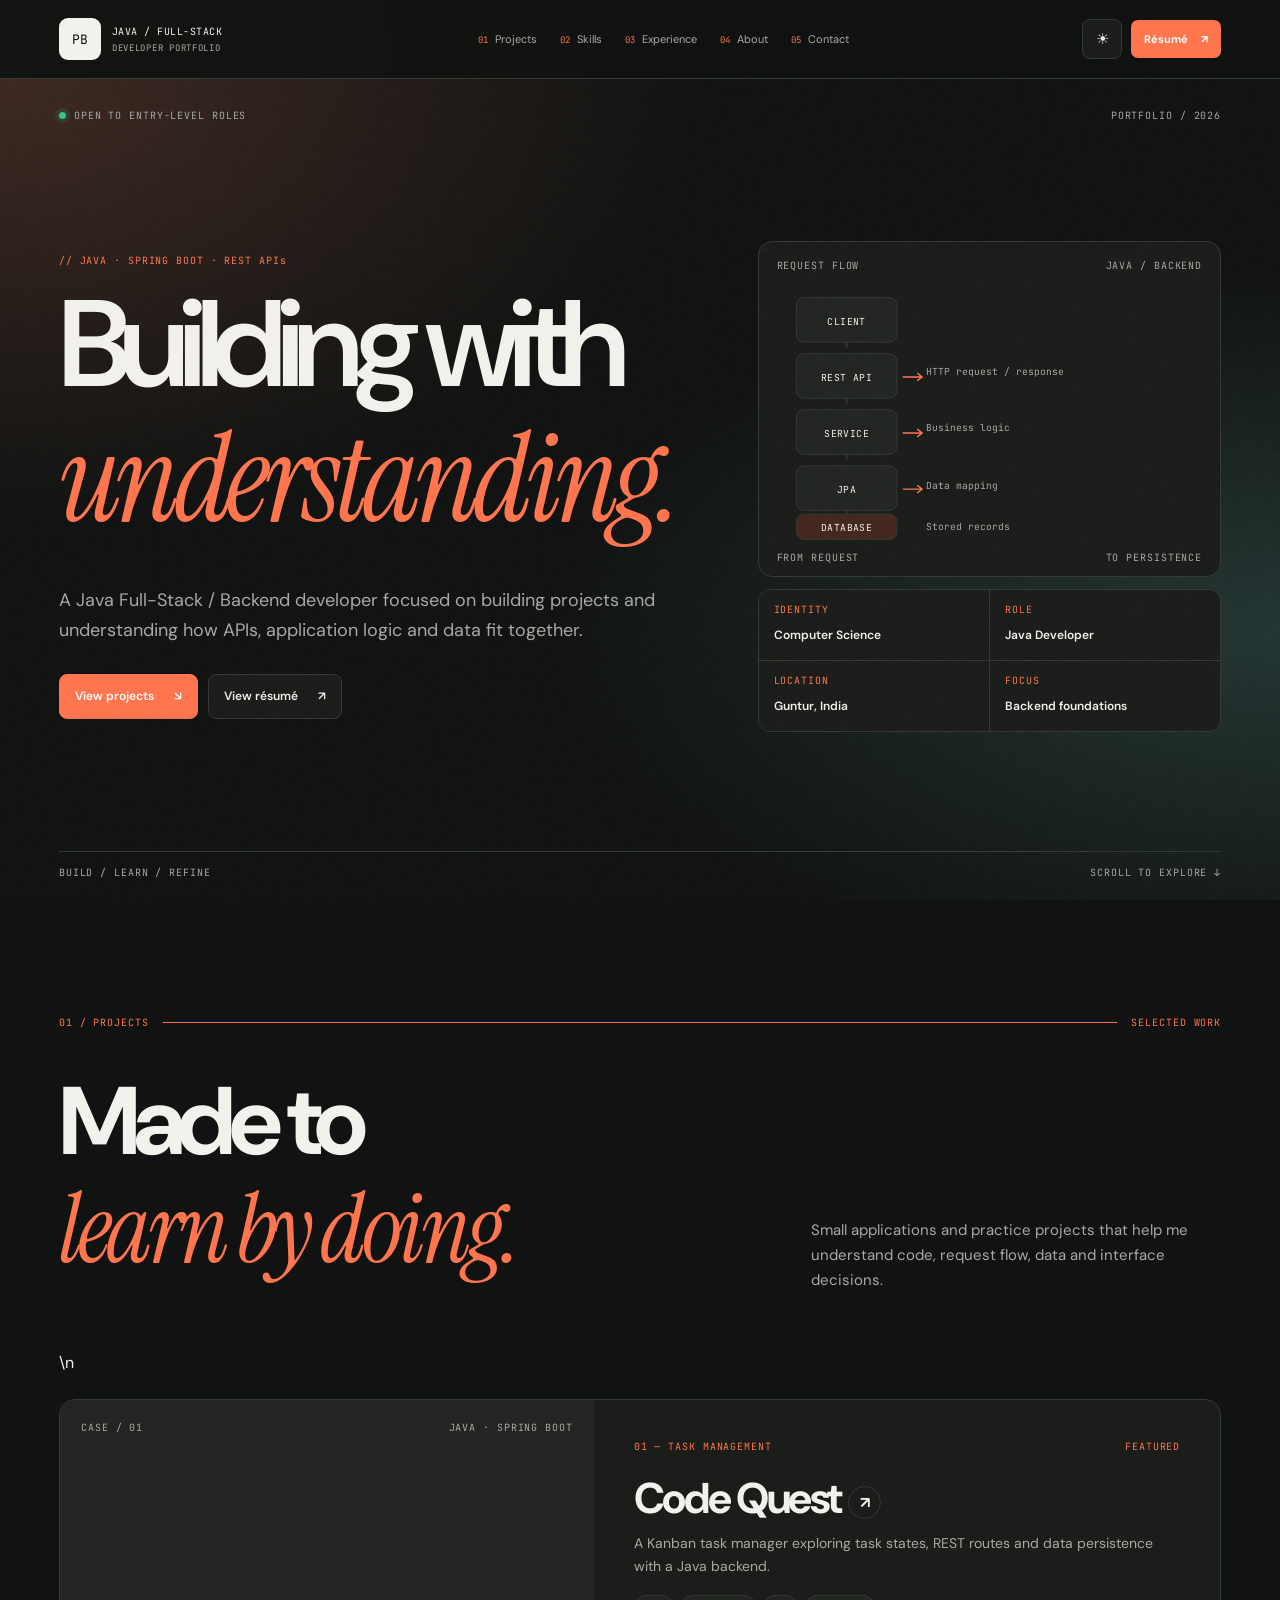
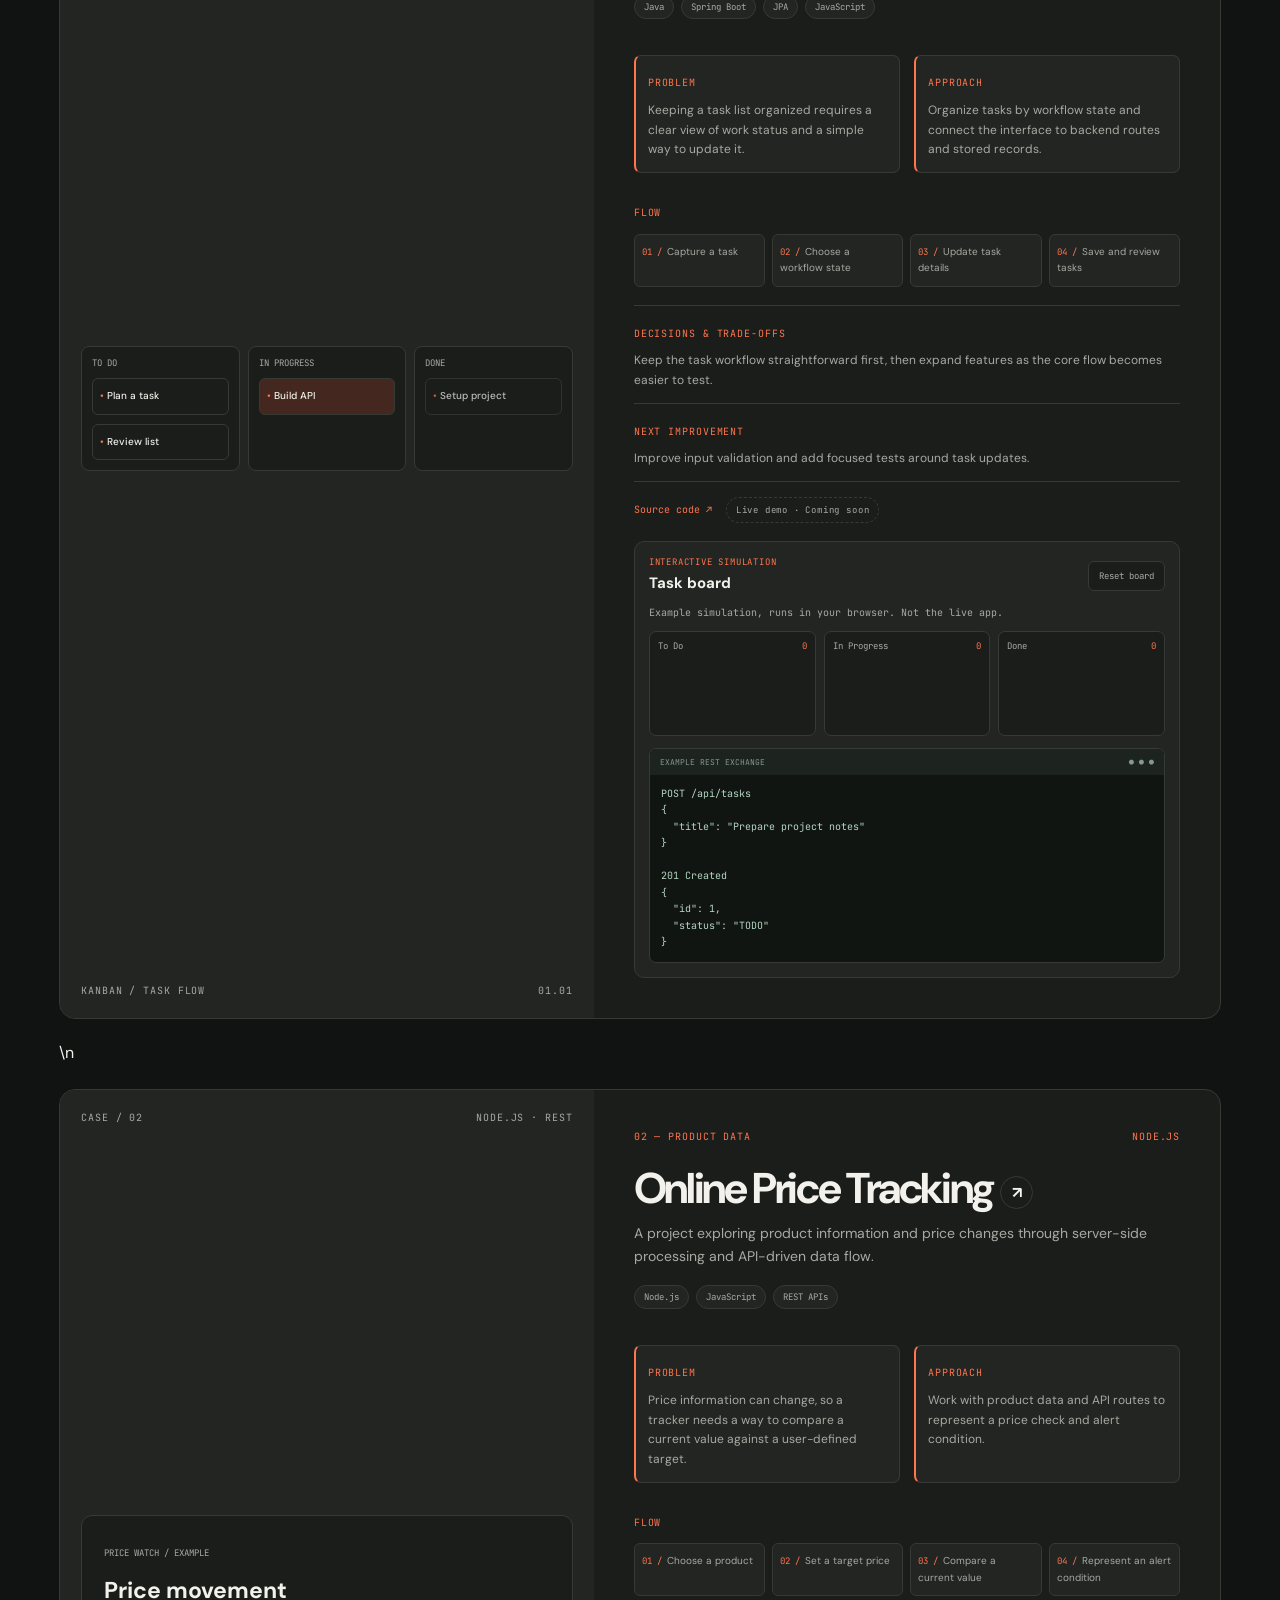
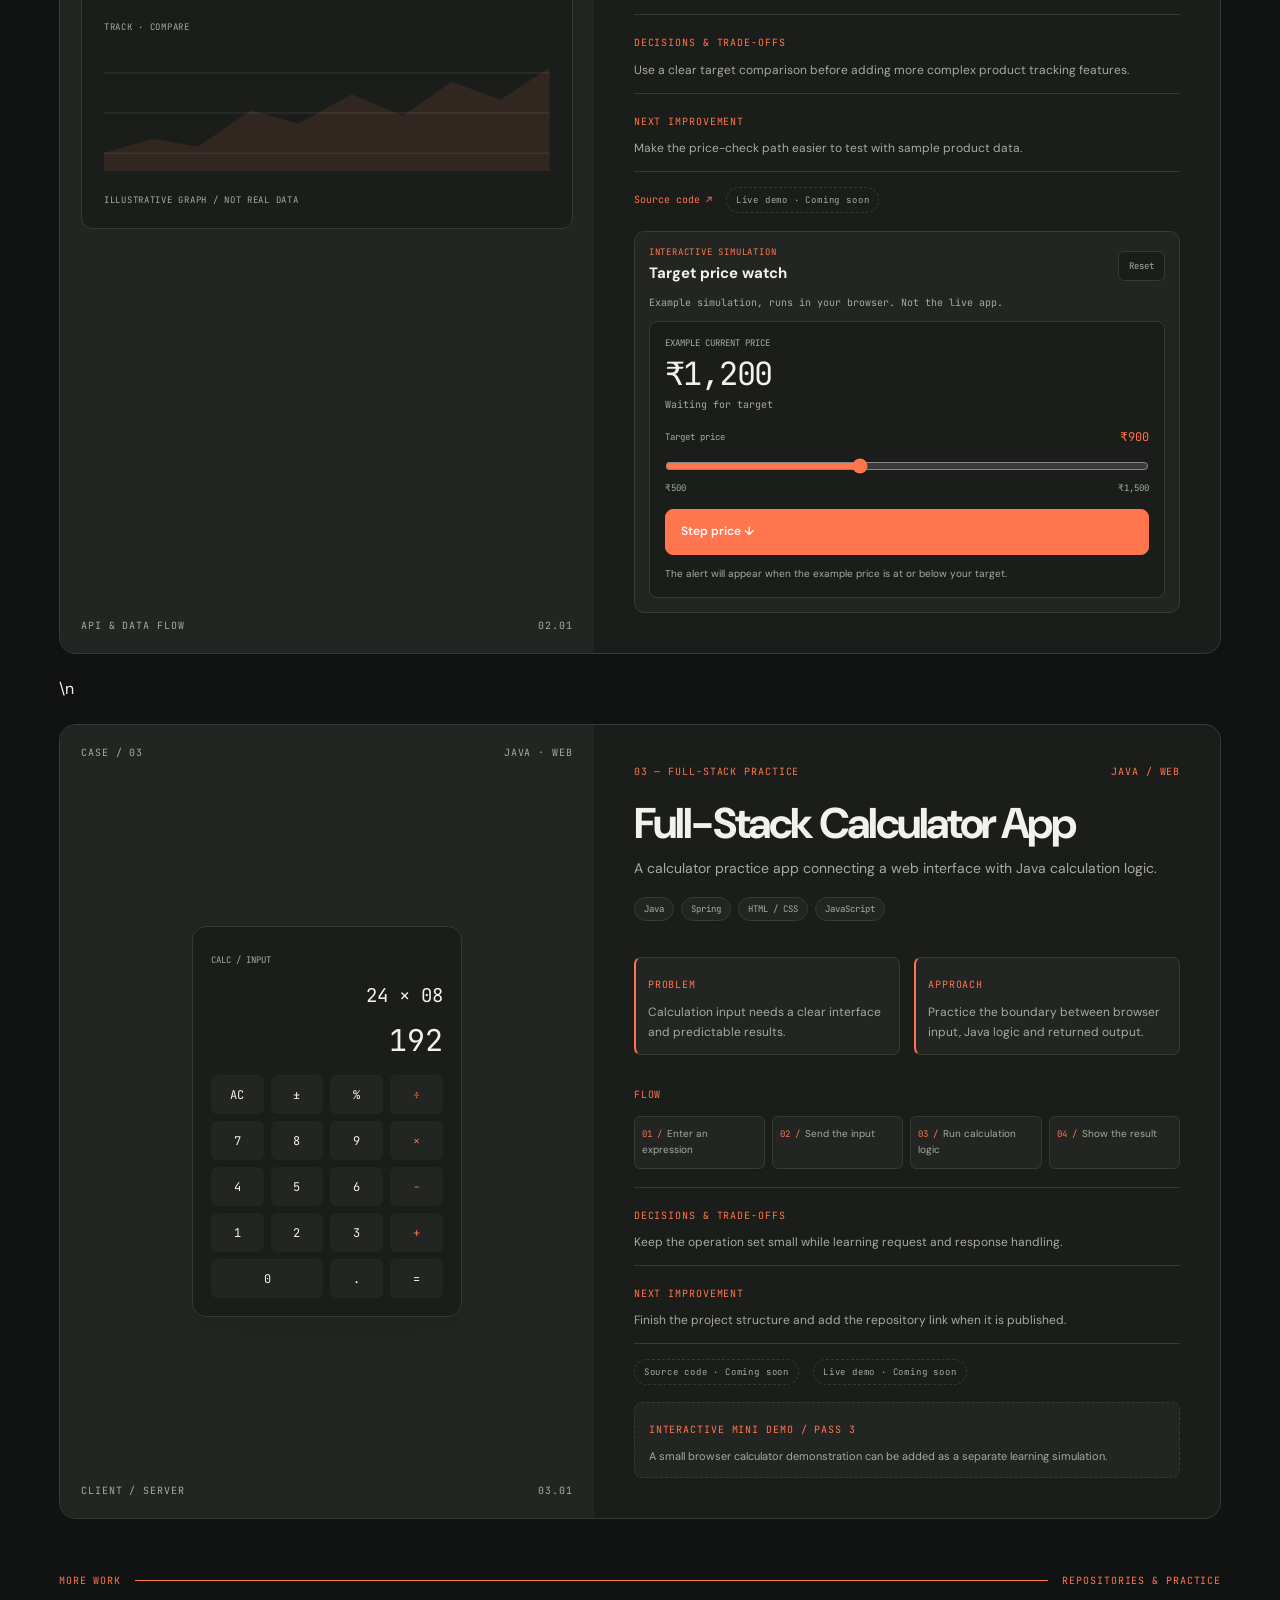
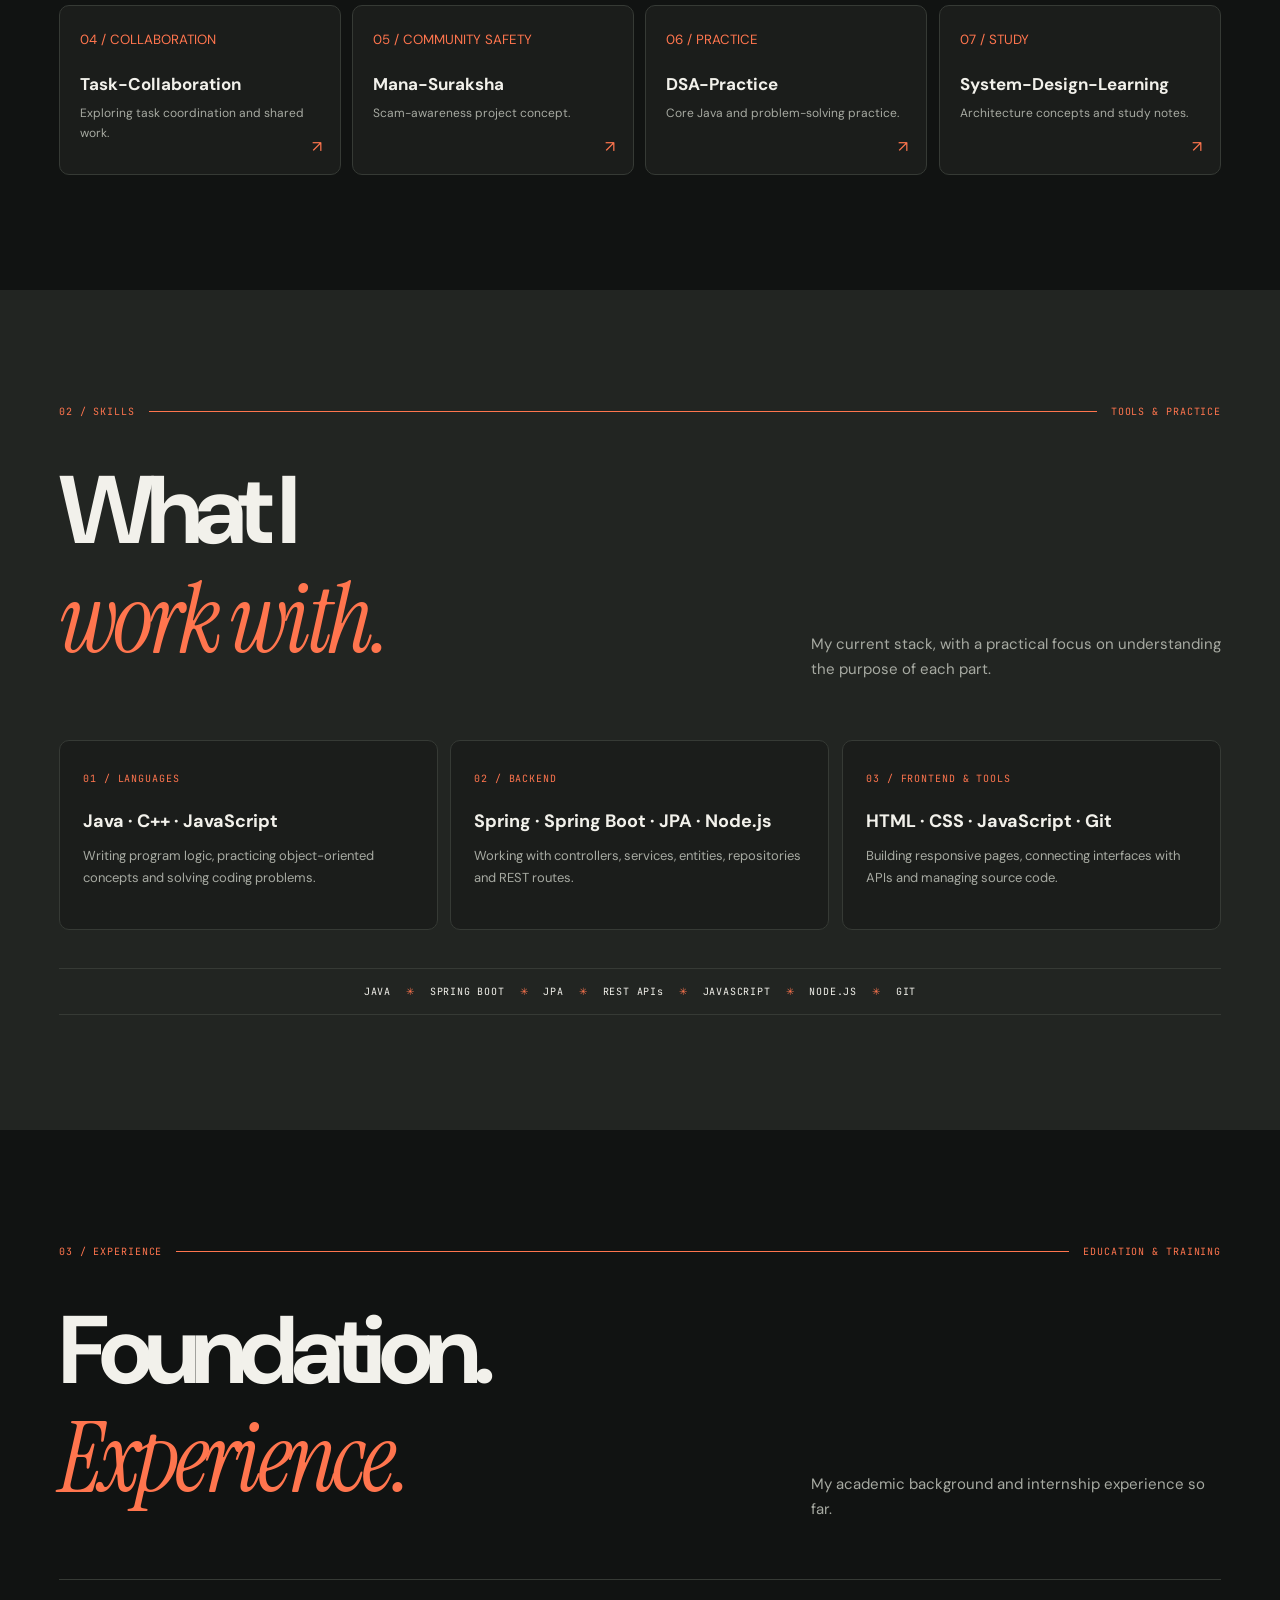
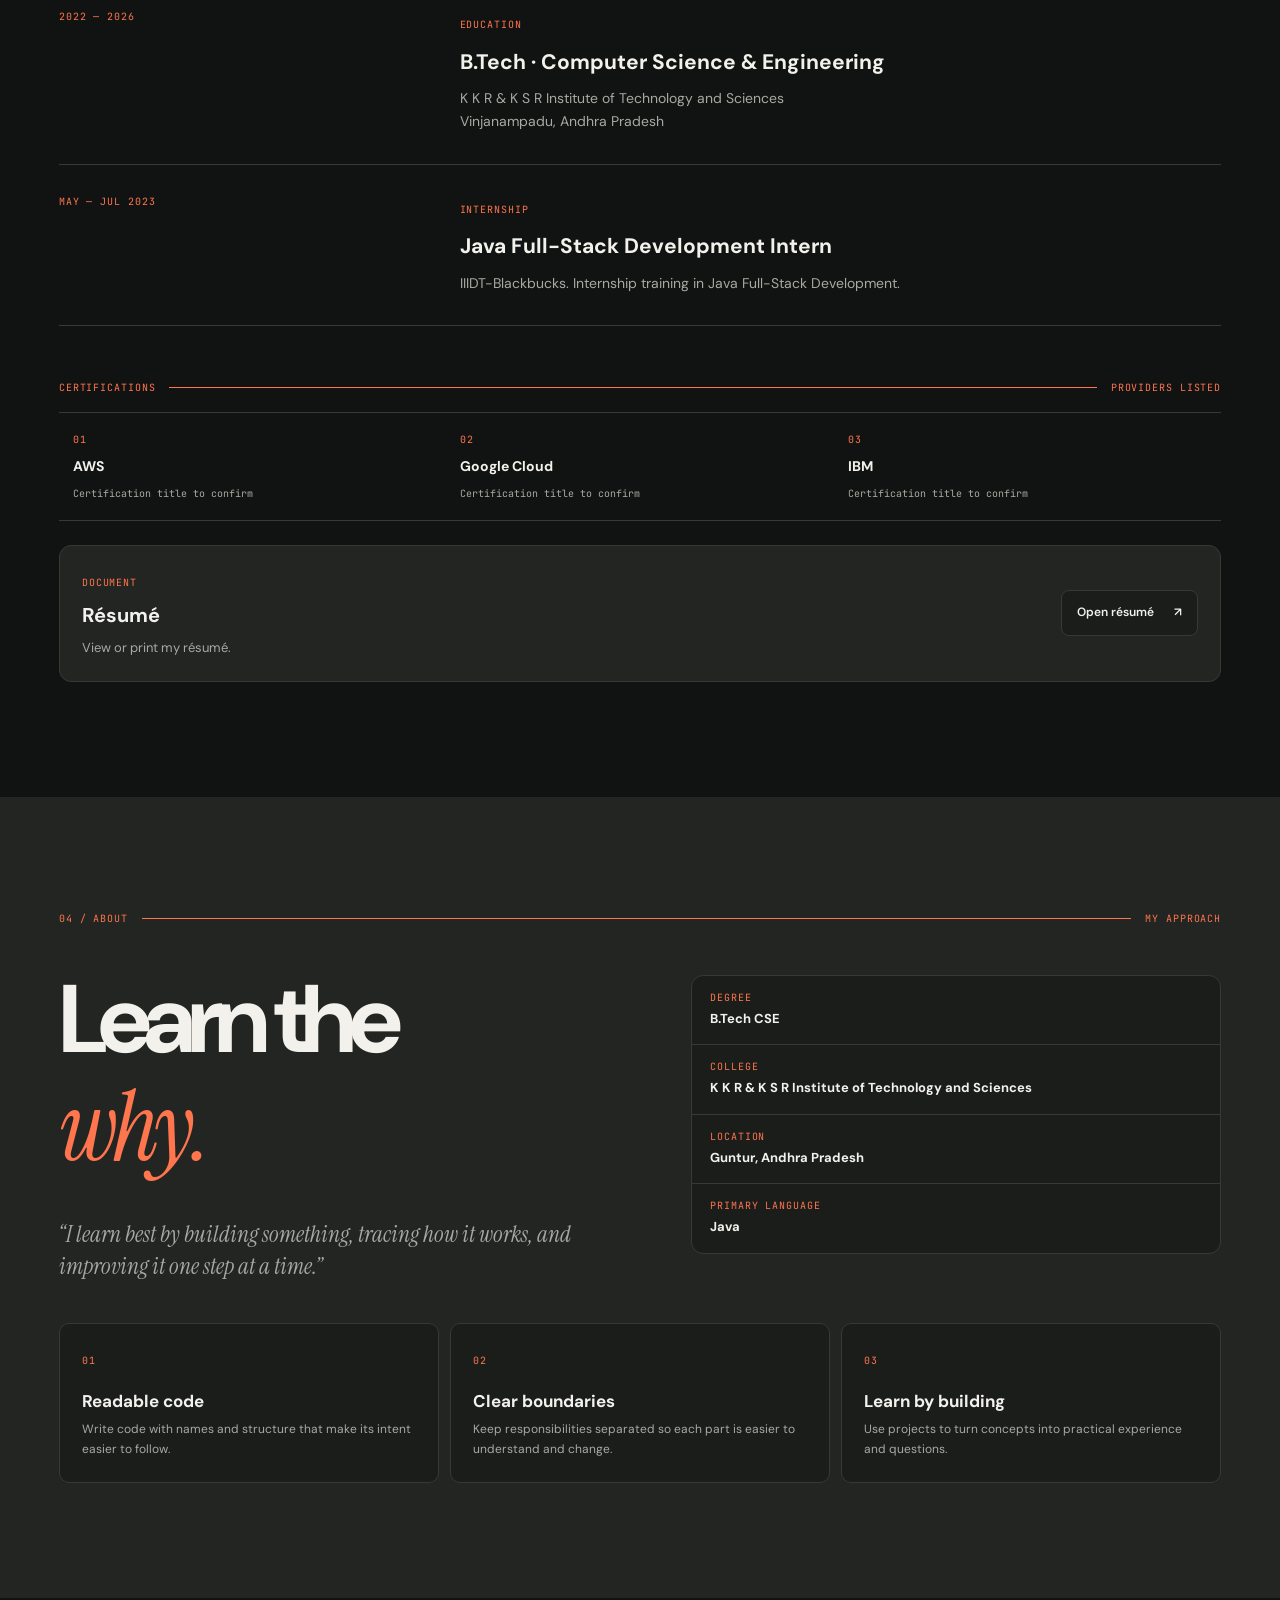
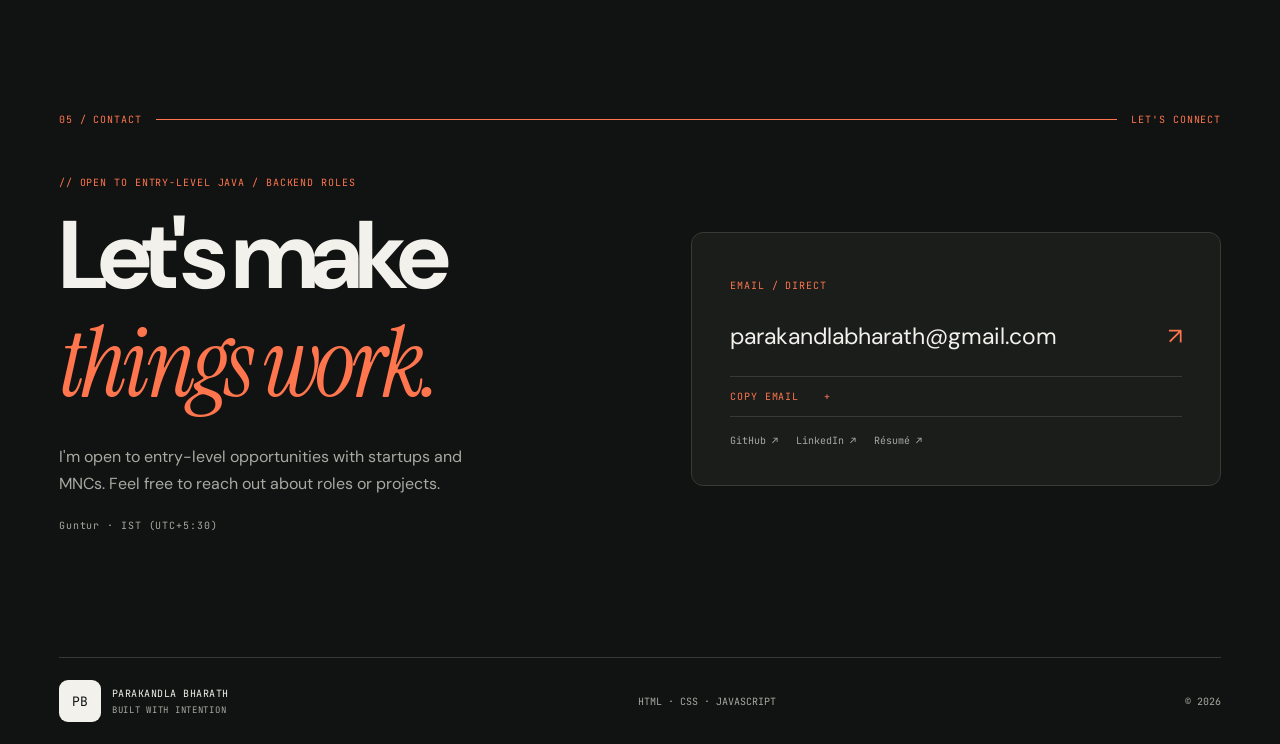
==== commit 0e800805: "Remove name from portfolio landing page" ====
--- a/index.html
+++ b/index.html
@@ -27,14 +27,14 @@
 
   <header class="site-header">
     <div class="wrap header-inner">
-      <a class="brand" href="#home" aria-label="PB, back to top"><span class="brand-mark">PB</span><span class="brand-copy">PARAKANDLA BHARATH<small>JAVA / FULL-STACK DEVELOPER</small></span></a>
+      <a class="brand" href="#home" aria-label="PB, back to top"><span class="brand-mark">PB</span><span class="brand-copy">JAVA / FULL-STACK<small>DEVELOPER PORTFOLIO</small></span></a>
       <nav class="desktop-nav" aria-label="Primary navigation">
         <a href="#projects"><span>01</span> Projects</a><a href="#skills"><span>02</span> Skills</a><a href="#experience"><span>03</span> Experience</a><a href="#about"><span>04</span> About</a><a href="#contact"><span>05</span> Contact</a>
       </nav>
       <div class="header-actions">
         <button class="theme-toggle" type="button" aria-label="Switch to light theme" aria-pressed="false">◐</button>
         <a class="resume-link" href="resume.html" aria-label="Open résumé">Résumé <span>↗</span></a>
-        <button class="menu-toggle type="button" aria-controls="mobile-nav" aria-expanded="false" aria-label="Open navigation">☰</button>
+        <button class="menu-toggle" type="button" aria-controls="mobile-nav" aria-expanded="false" aria-label="Open navigation">☰</button>
       </div>
     </div>
     <nav class="mobile-nav" id="mobile-nav" aria-label="Mobile navigation">
@@ -49,7 +49,7 @@
         <div class="hero-copy">
           <p class="kicker reveal">// JAVA · SPRING BOOT · REST APIs</p>
           <h1>Building with<br><em>understanding.</em></h1>
-          <p class="hero-intro">I'm Parakandla Bharath, a Java Full-Stack / Backend developer starting my career. I build projects to understand how APIs, application logic and data fit together.</p>
+          <p class="hero-intro">A Java Full-Stack / Backend developer focused on building projects and understanding how APIs, application logic and data fit together.</p>
           <div class="hero-buttons"><a class="button button-primary" href="#projects">View projects <span>↘</span></a><a class="button button-secondary" href="resume.html">View résumé <span>↗</span></a></div>
         </div>
         <aside class="hero-side reveal">
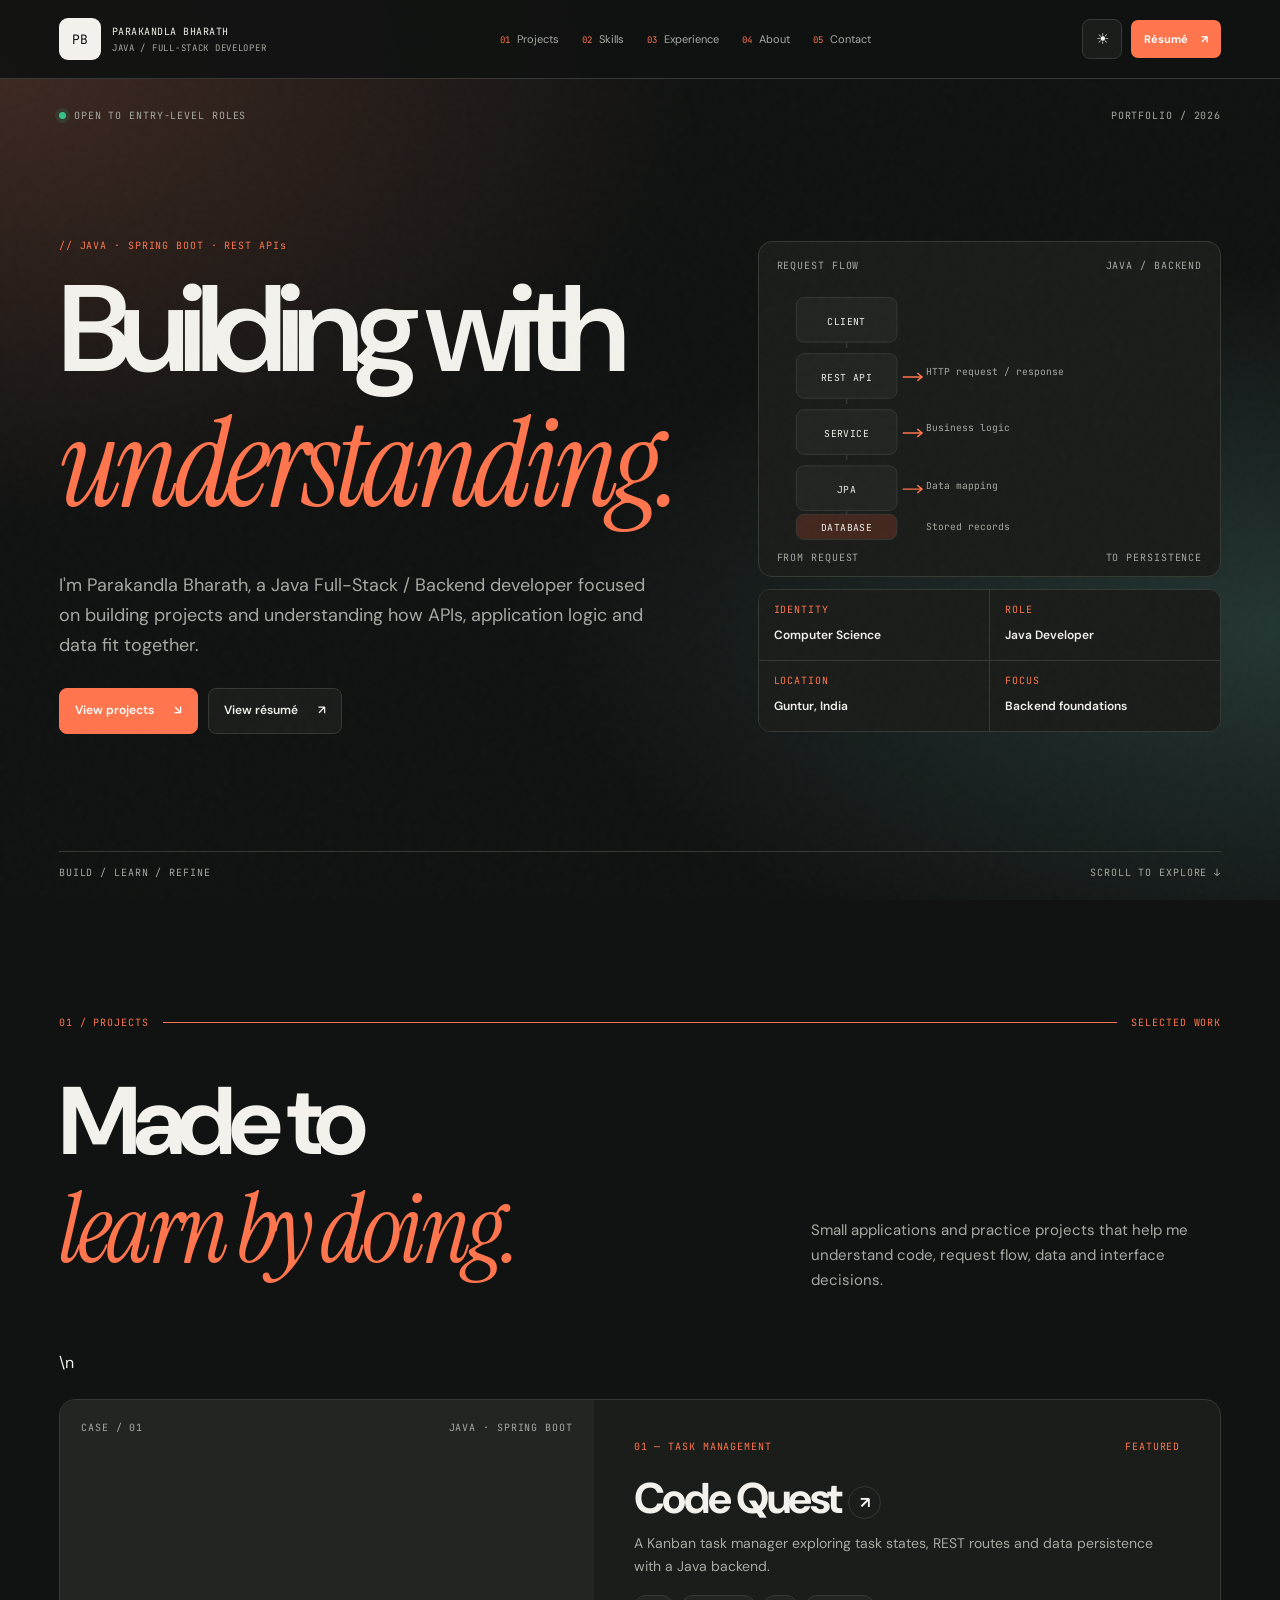
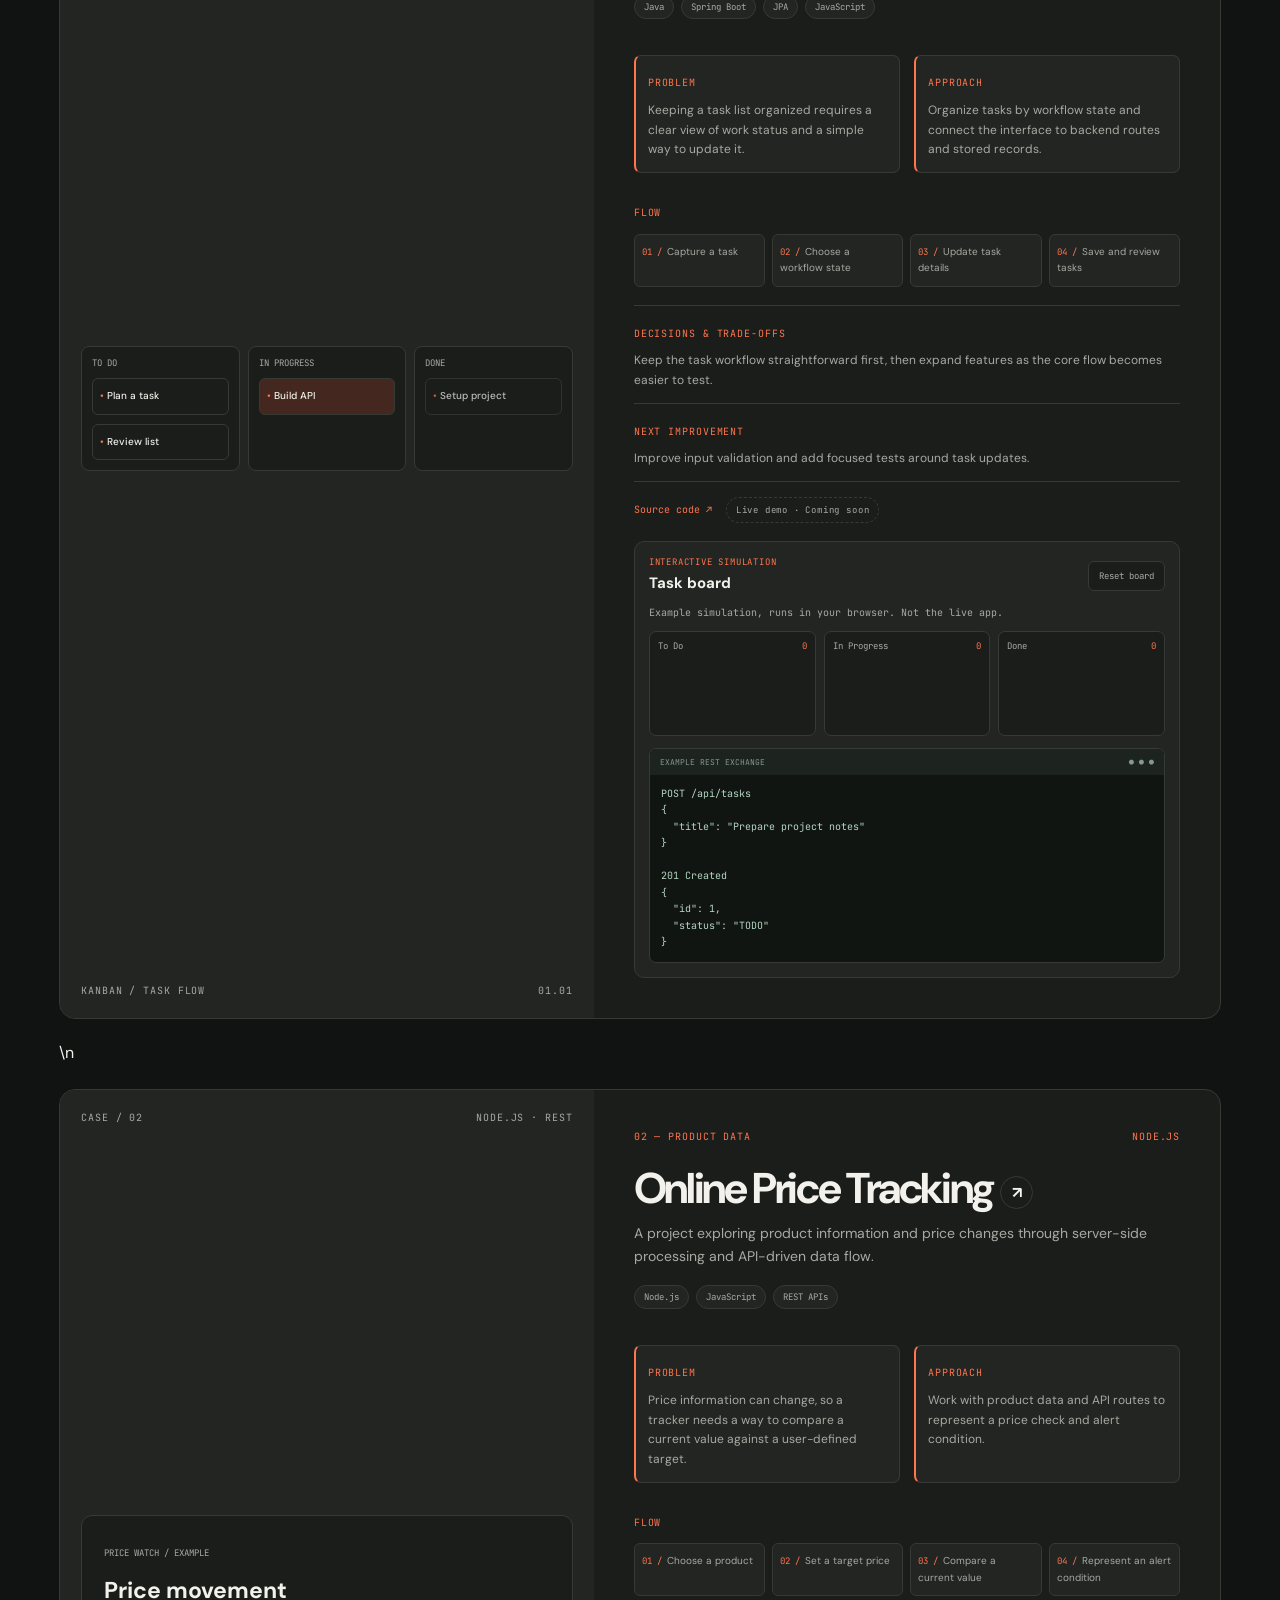
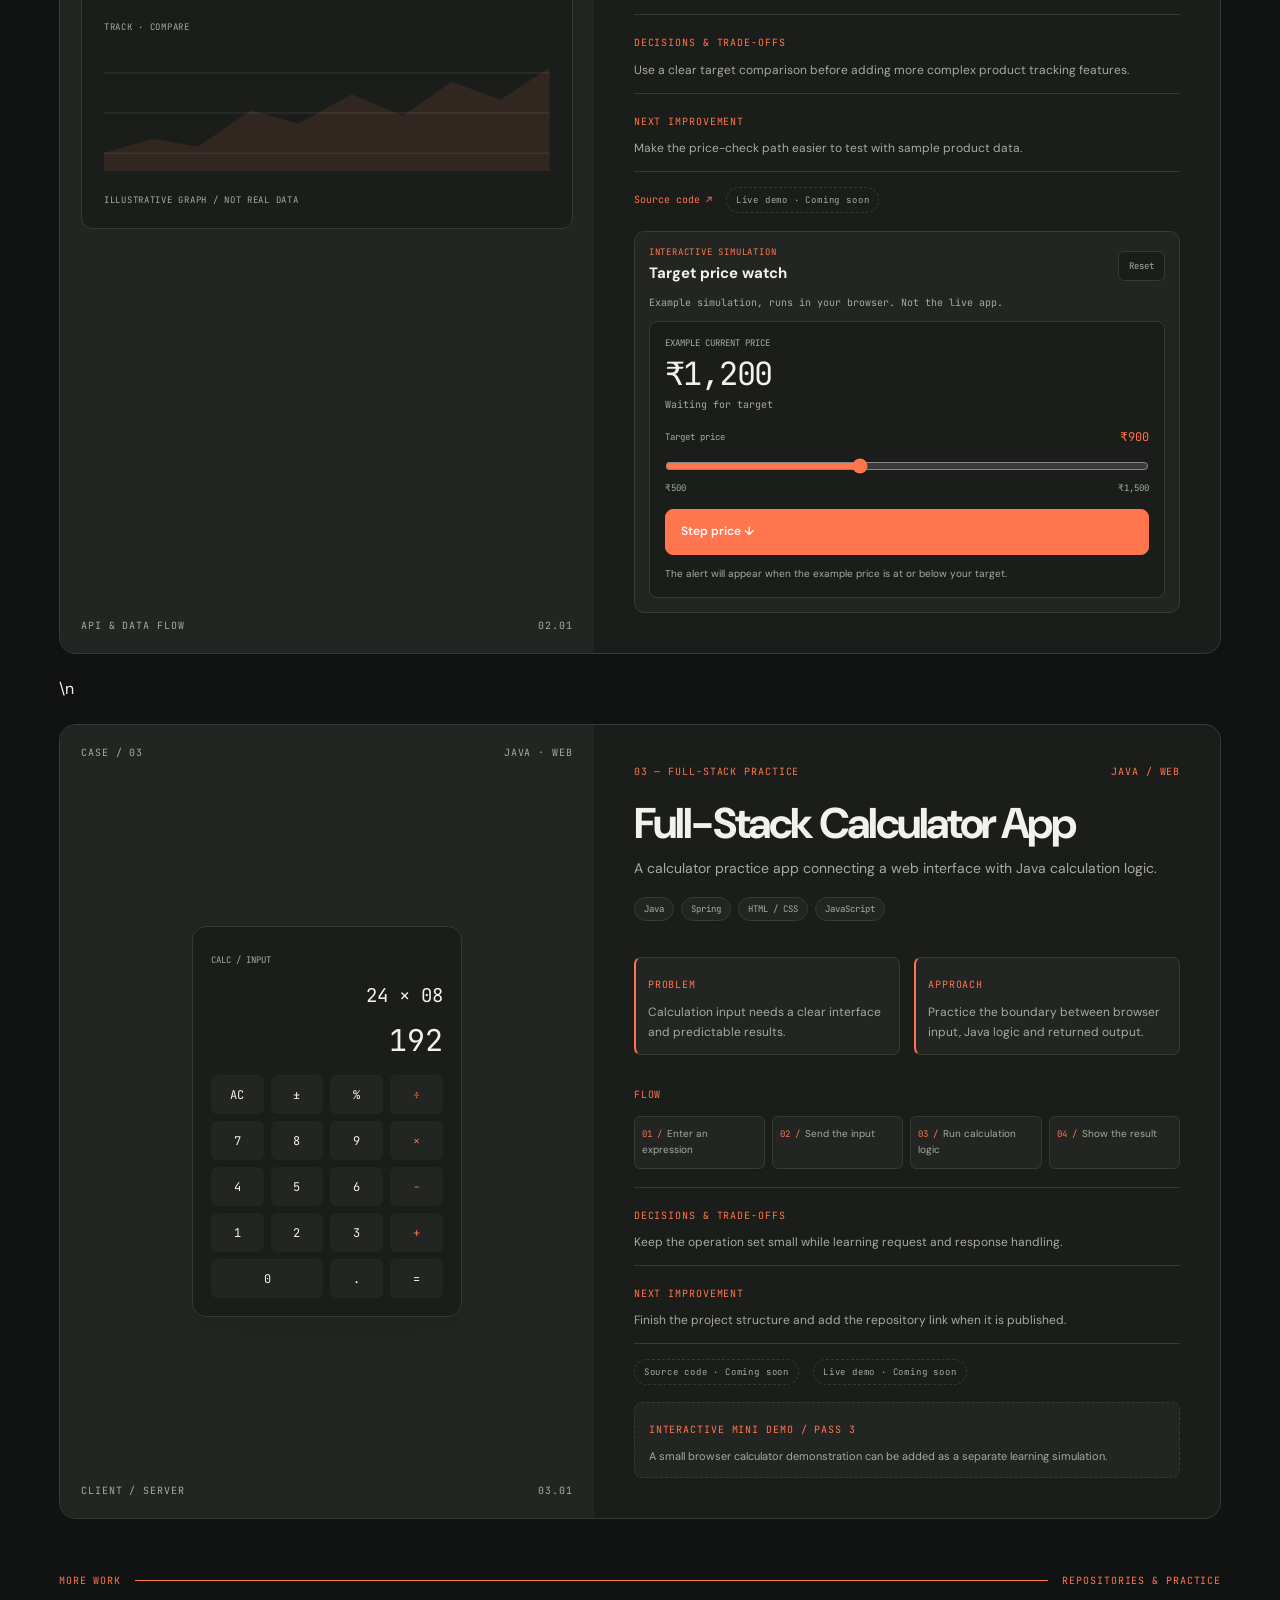
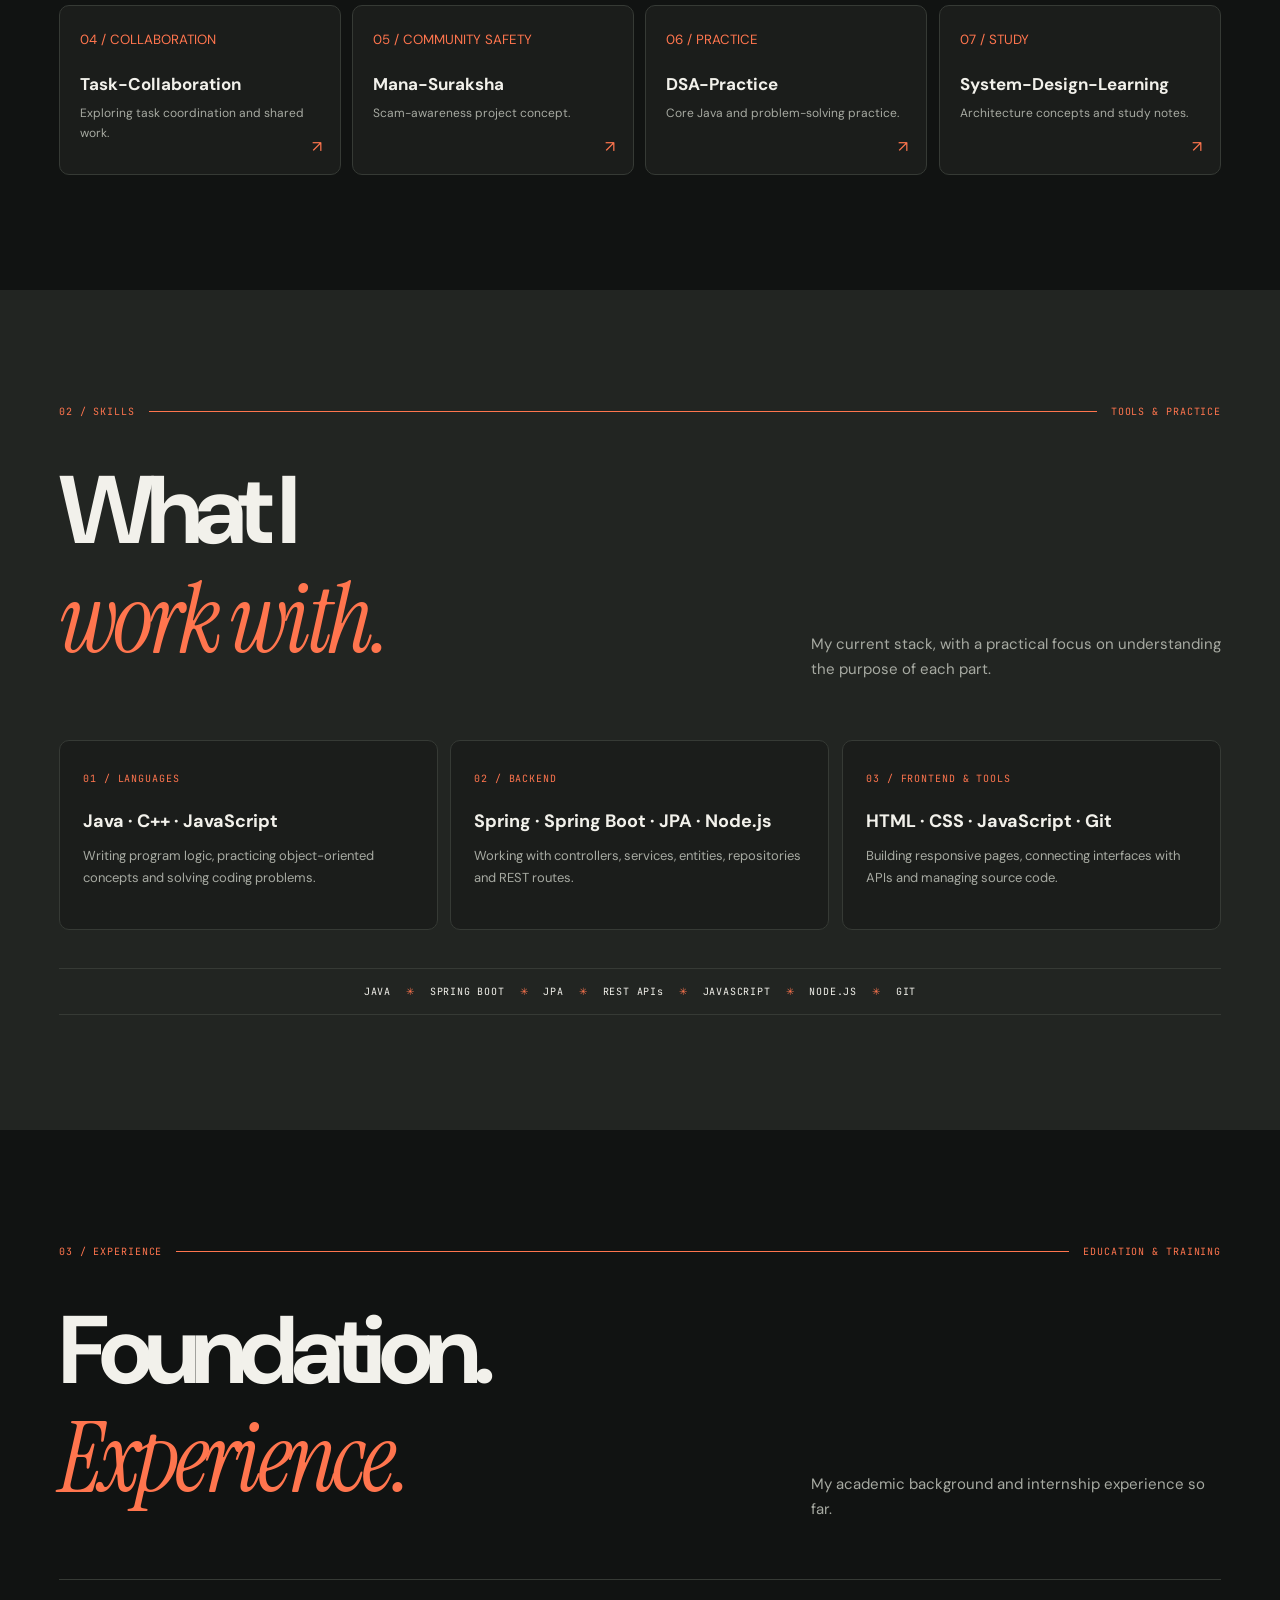
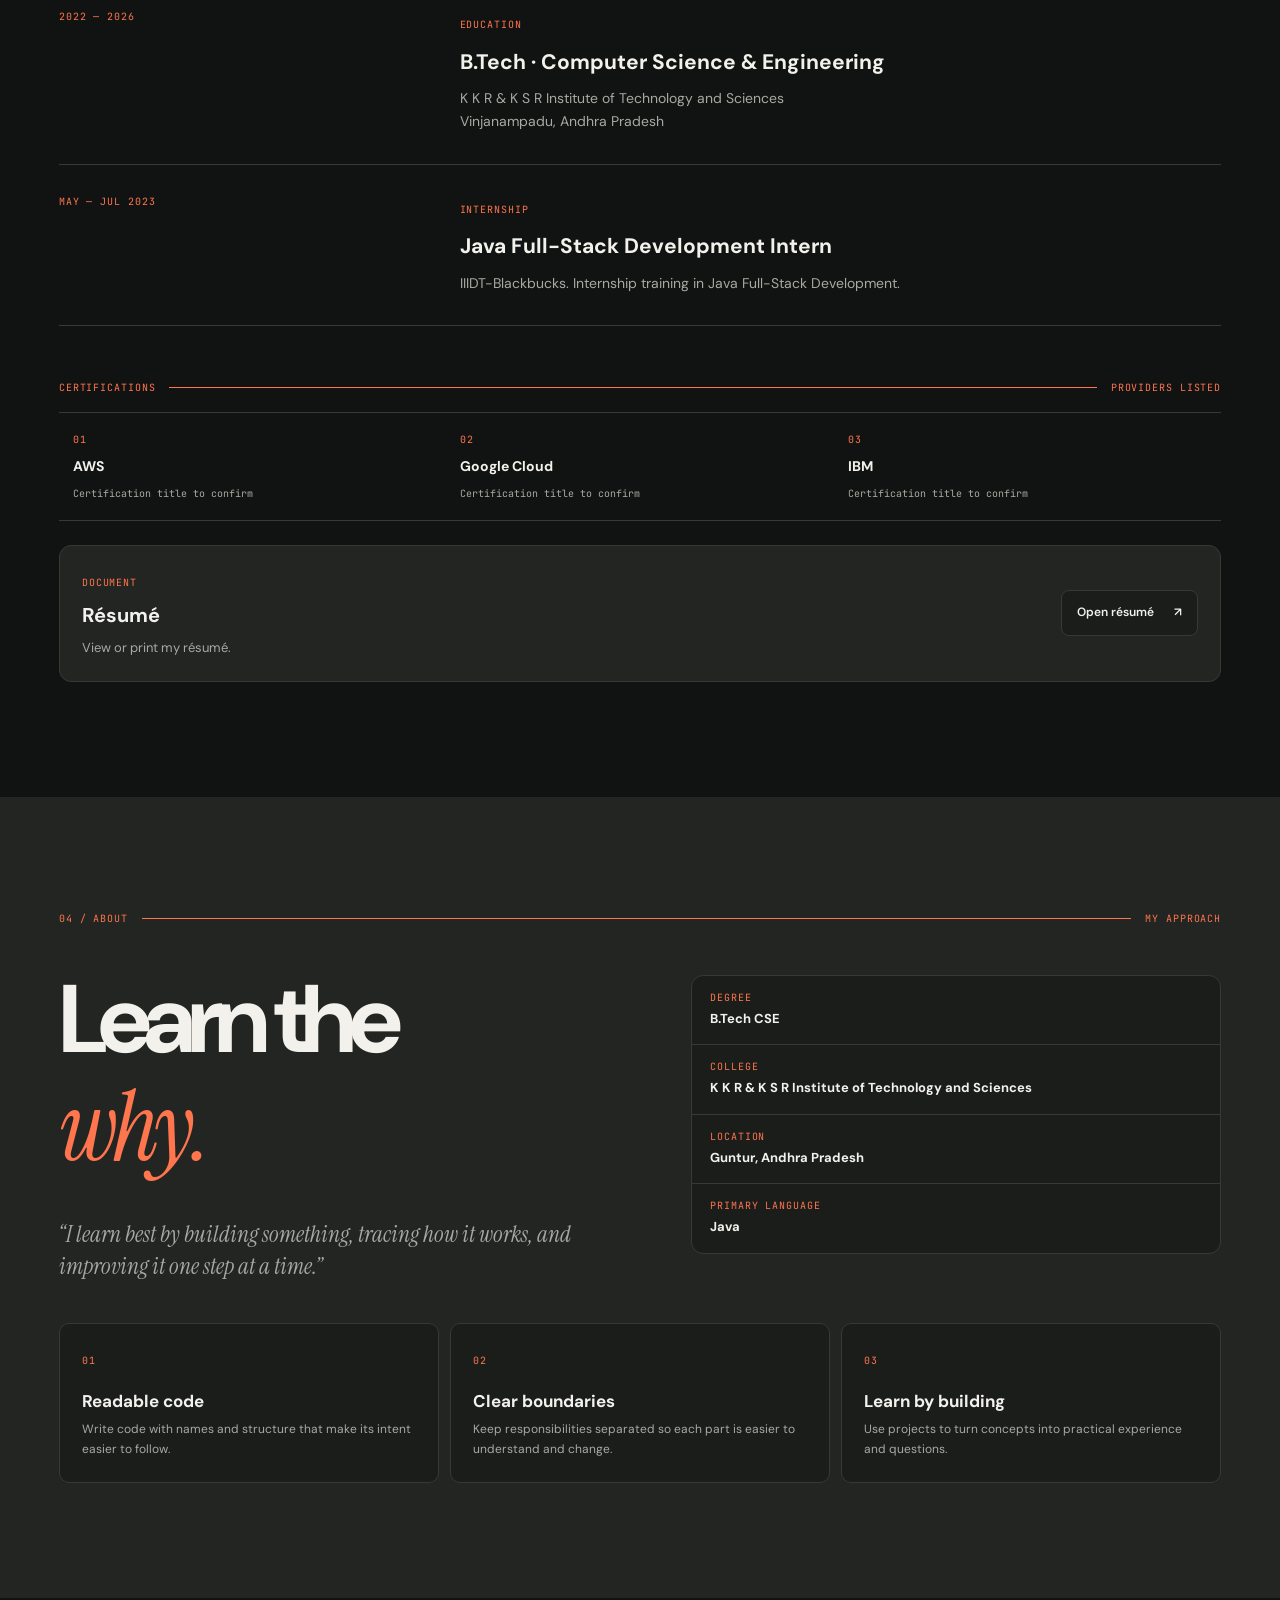
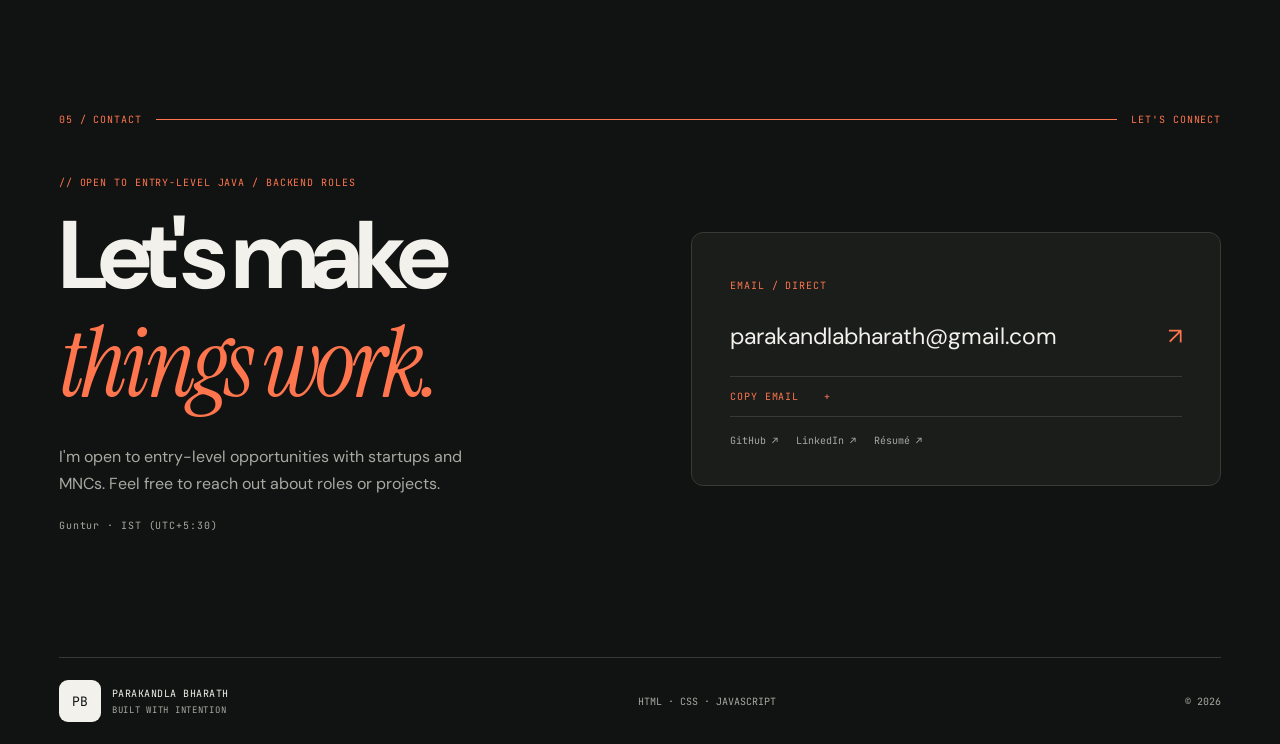
==== commit 65066105: "Restore name to portfolio home page" ====
--- a/index.html
+++ b/index.html
@@ -27,7 +27,7 @@
 
   <header class="site-header">
     <div class="wrap header-inner">
-      <a class="brand" href="#home" aria-label="PB, back to top"><span class="brand-mark">PB</span><span class="brand-copy">JAVA / FULL-STACK<small>DEVELOPER PORTFOLIO</small></span></a>
+      <a class="brand" href="#home" aria-label="PB, back to top"><span class="brand-mark">PB</span><span class="brand-copy">PARAKANDLA BHARATH<small>JAVA / FULL-STACK DEVELOPER</small></span></a>
       <nav class="desktop-nav" aria-label="Primary navigation">
         <a href="#projects"><span>01</span> Projects</a><a href="#skills"><span>02</span> Skills</a><a href="#experience"><span>03</span> Experience</a><a href="#about"><span>04</span> About</a><a href="#contact"><span>05</span> Contact</a>
       </nav>
@@ -49,7 +49,7 @@
         <div class="hero-copy">
           <p class="kicker reveal">// JAVA · SPRING BOOT · REST APIs</p>
           <h1>Building with<br><em>understanding.</em></h1>
-          <p class="hero-intro">A Java Full-Stack / Backend developer focused on building projects and understanding how APIs, application logic and data fit together.</p>
+          <p class="hero-intro">I'm Parakandla Bharath, a Java Full-Stack / Backend developer focused on building projects and understanding how APIs, application logic and data fit together.</p>
           <div class="hero-buttons"><a class="button button-primary" href="#projects">View projects <span>↘</span></a><a class="button button-secondary" href="resume.html">View résumé <span>↗</span></a></div>
         </div>
         <aside class="hero-side reveal">
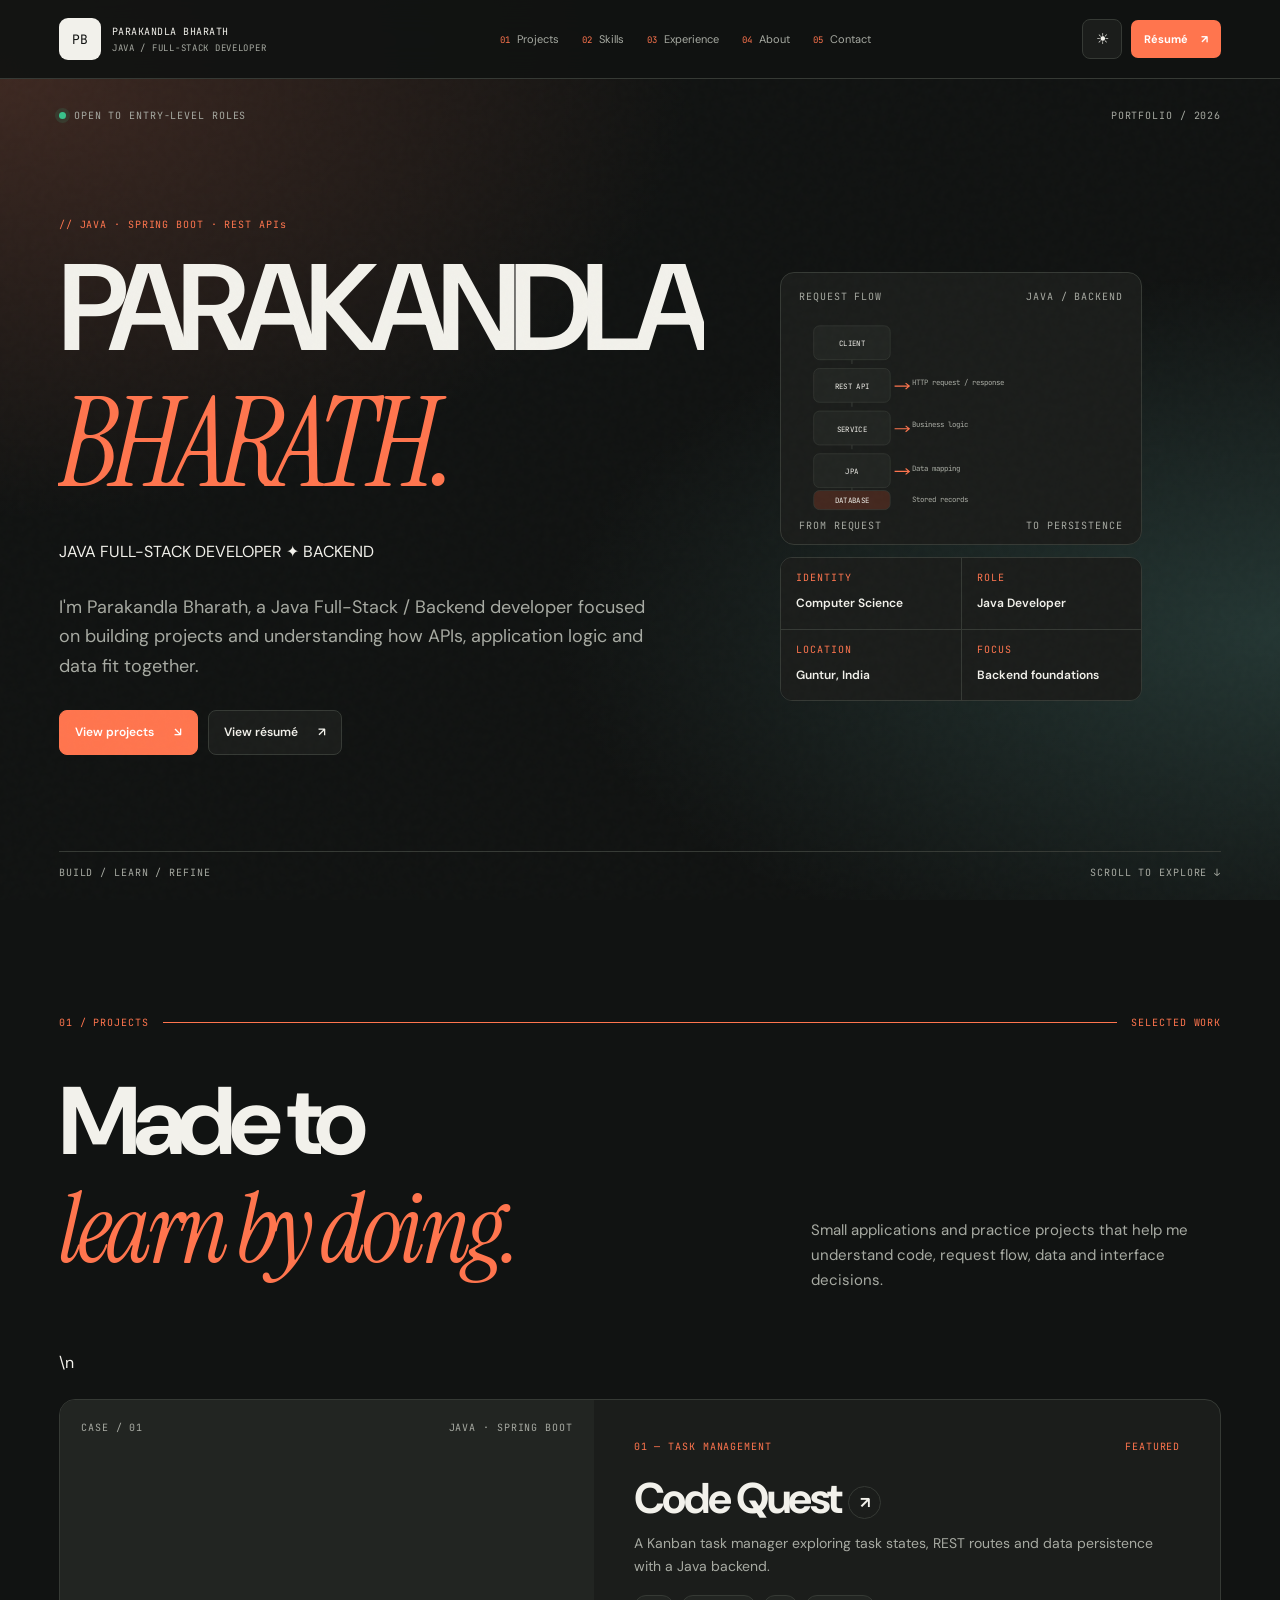
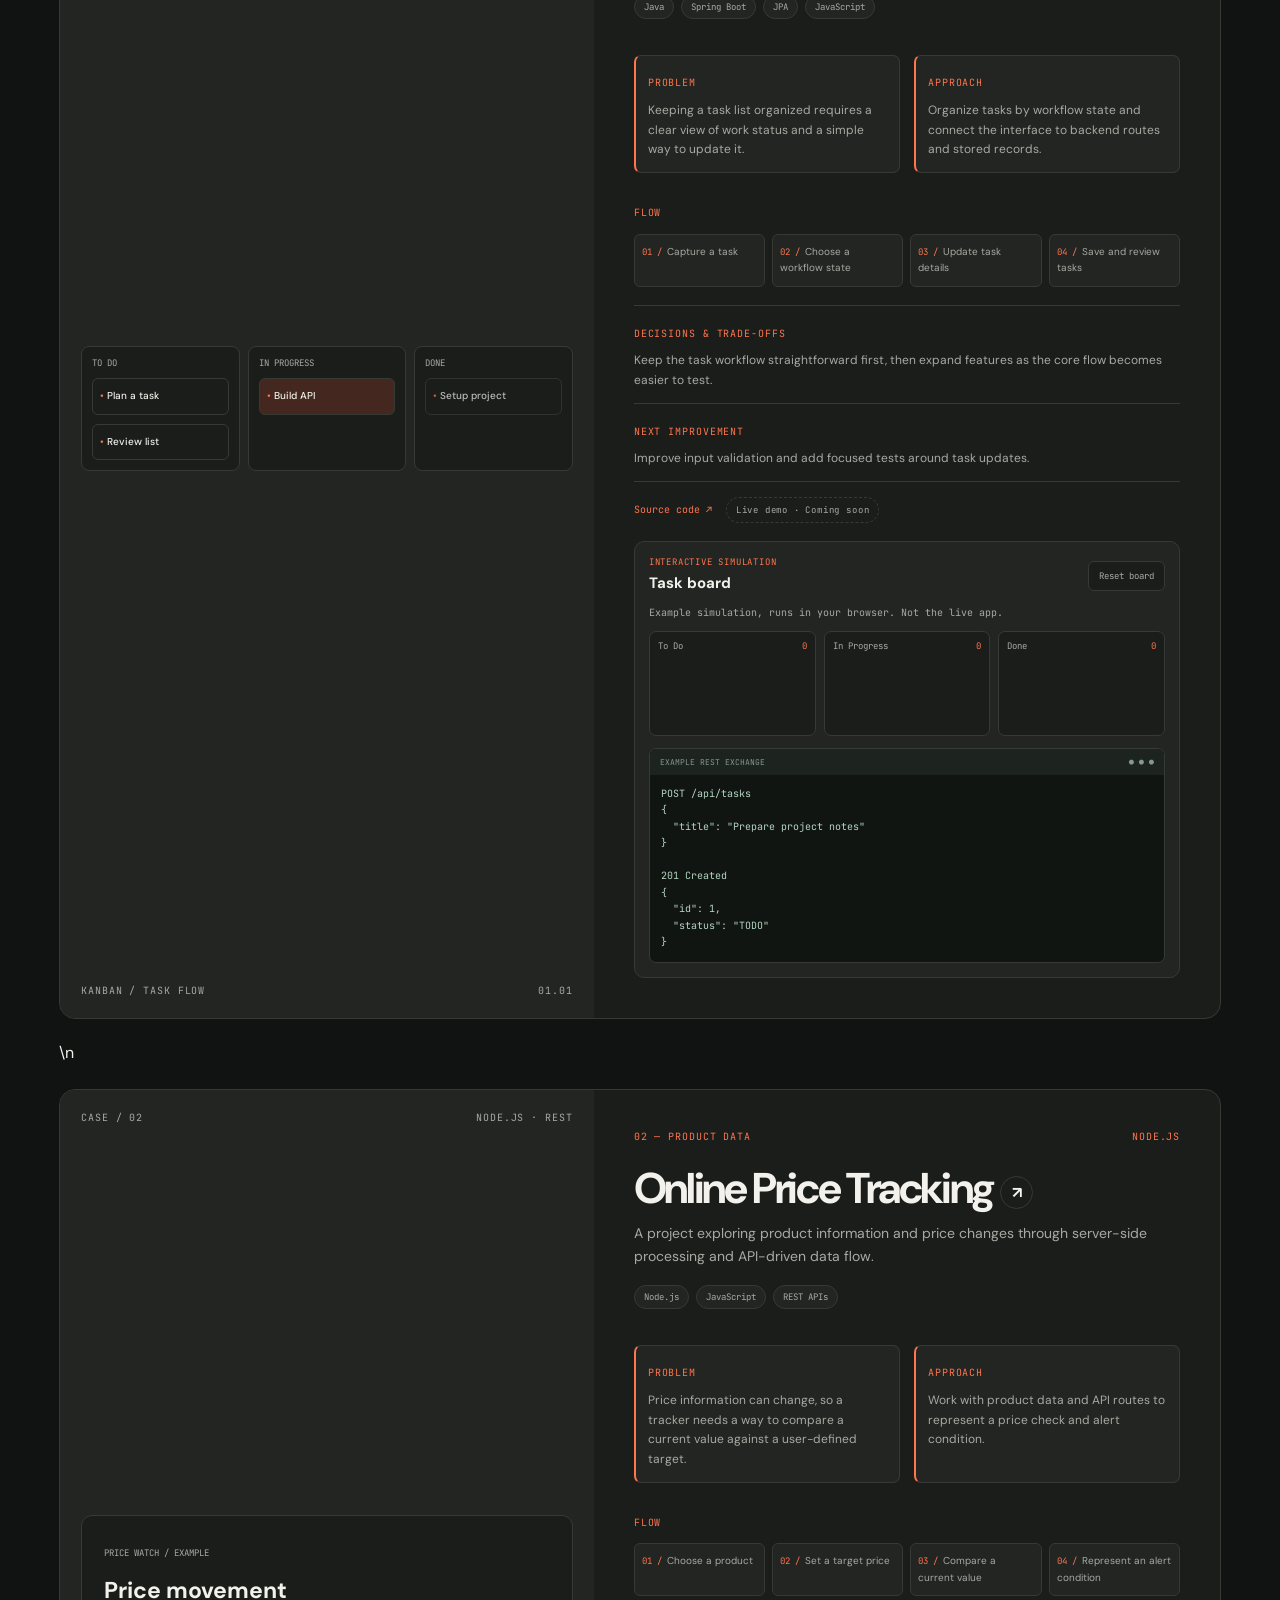
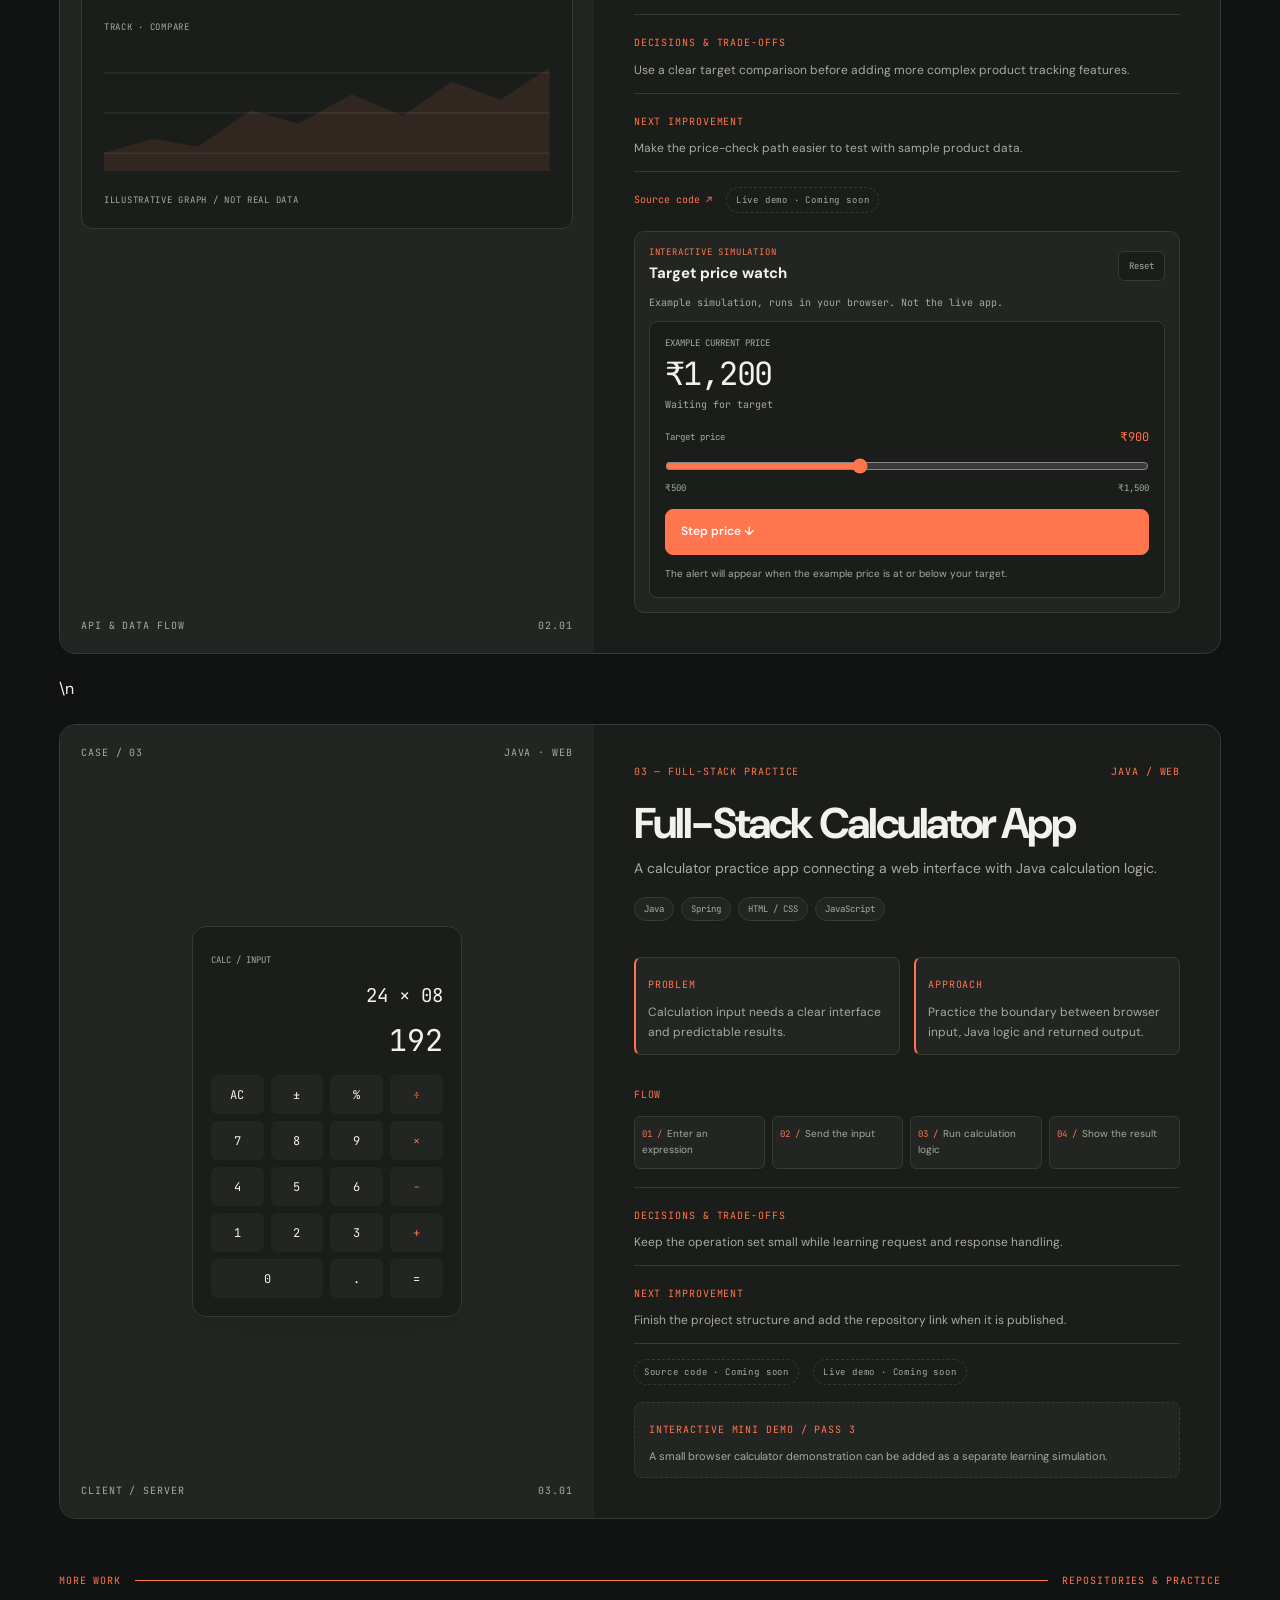
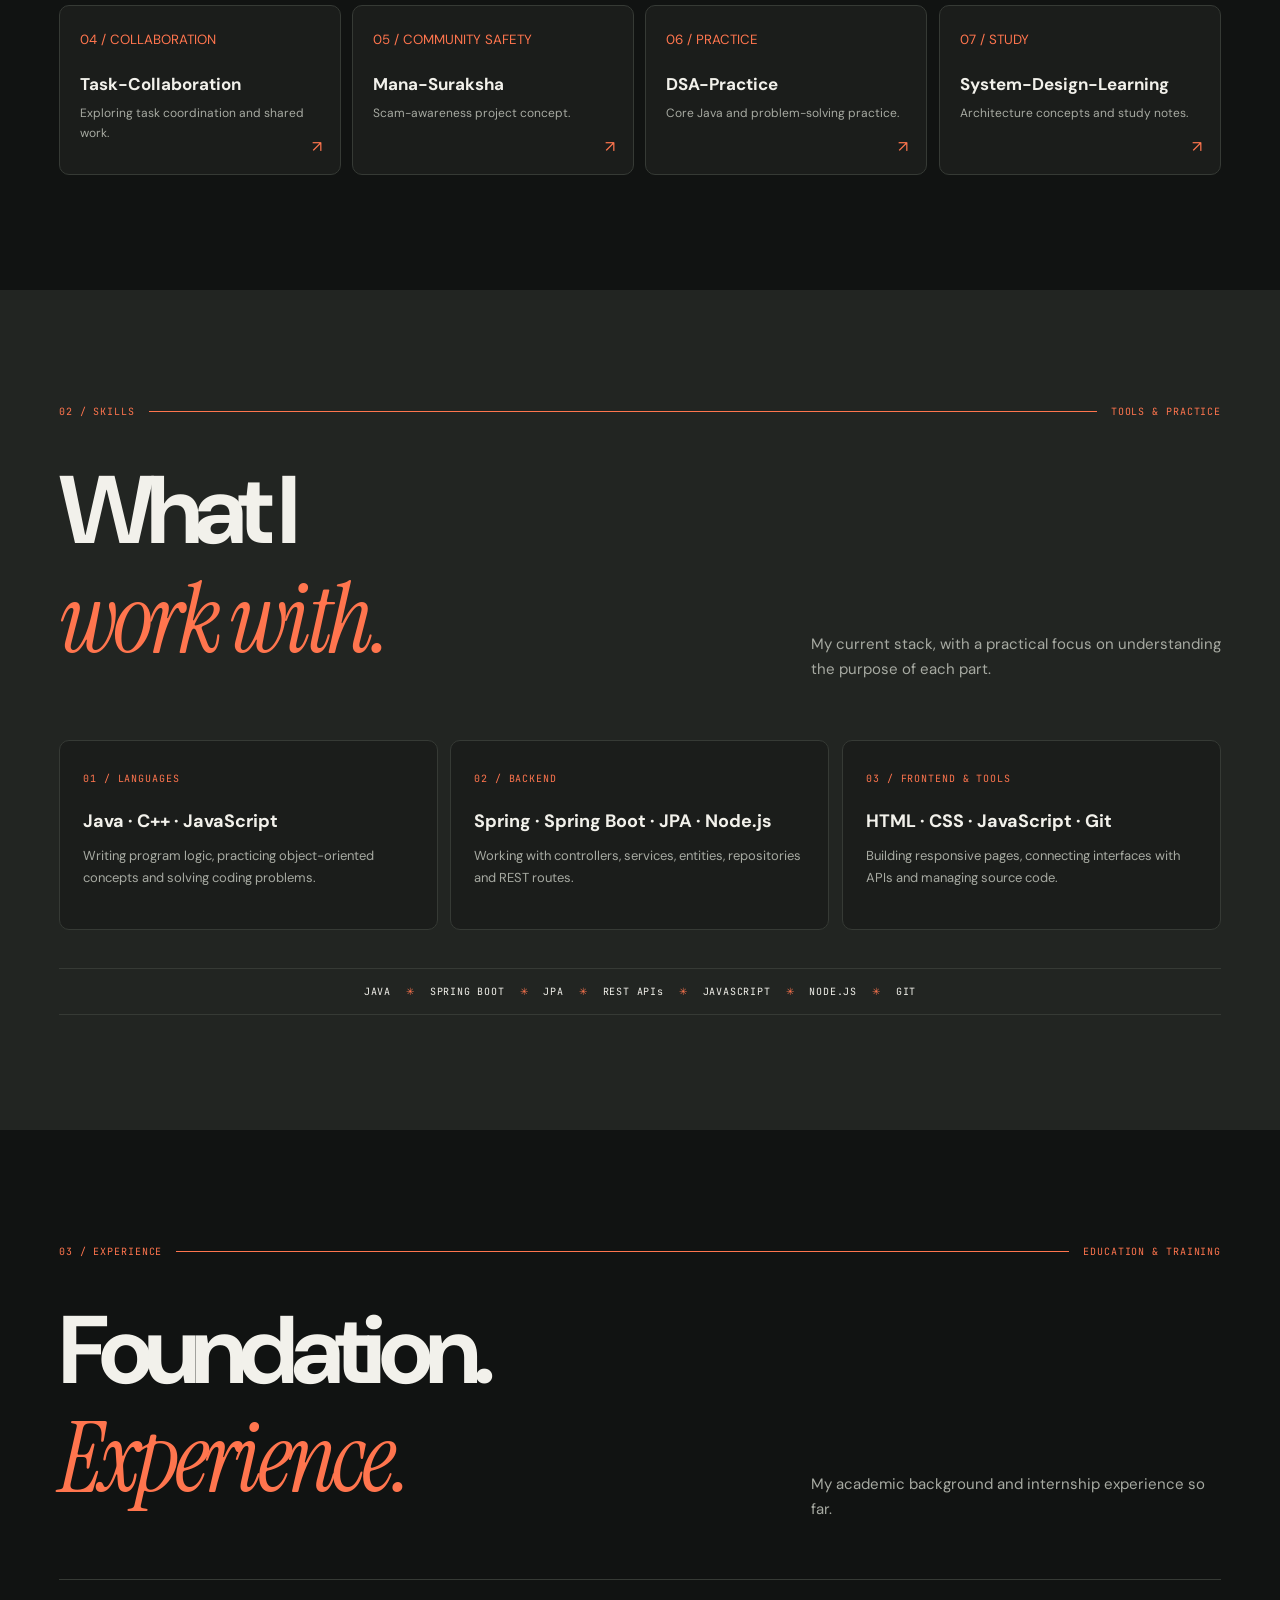
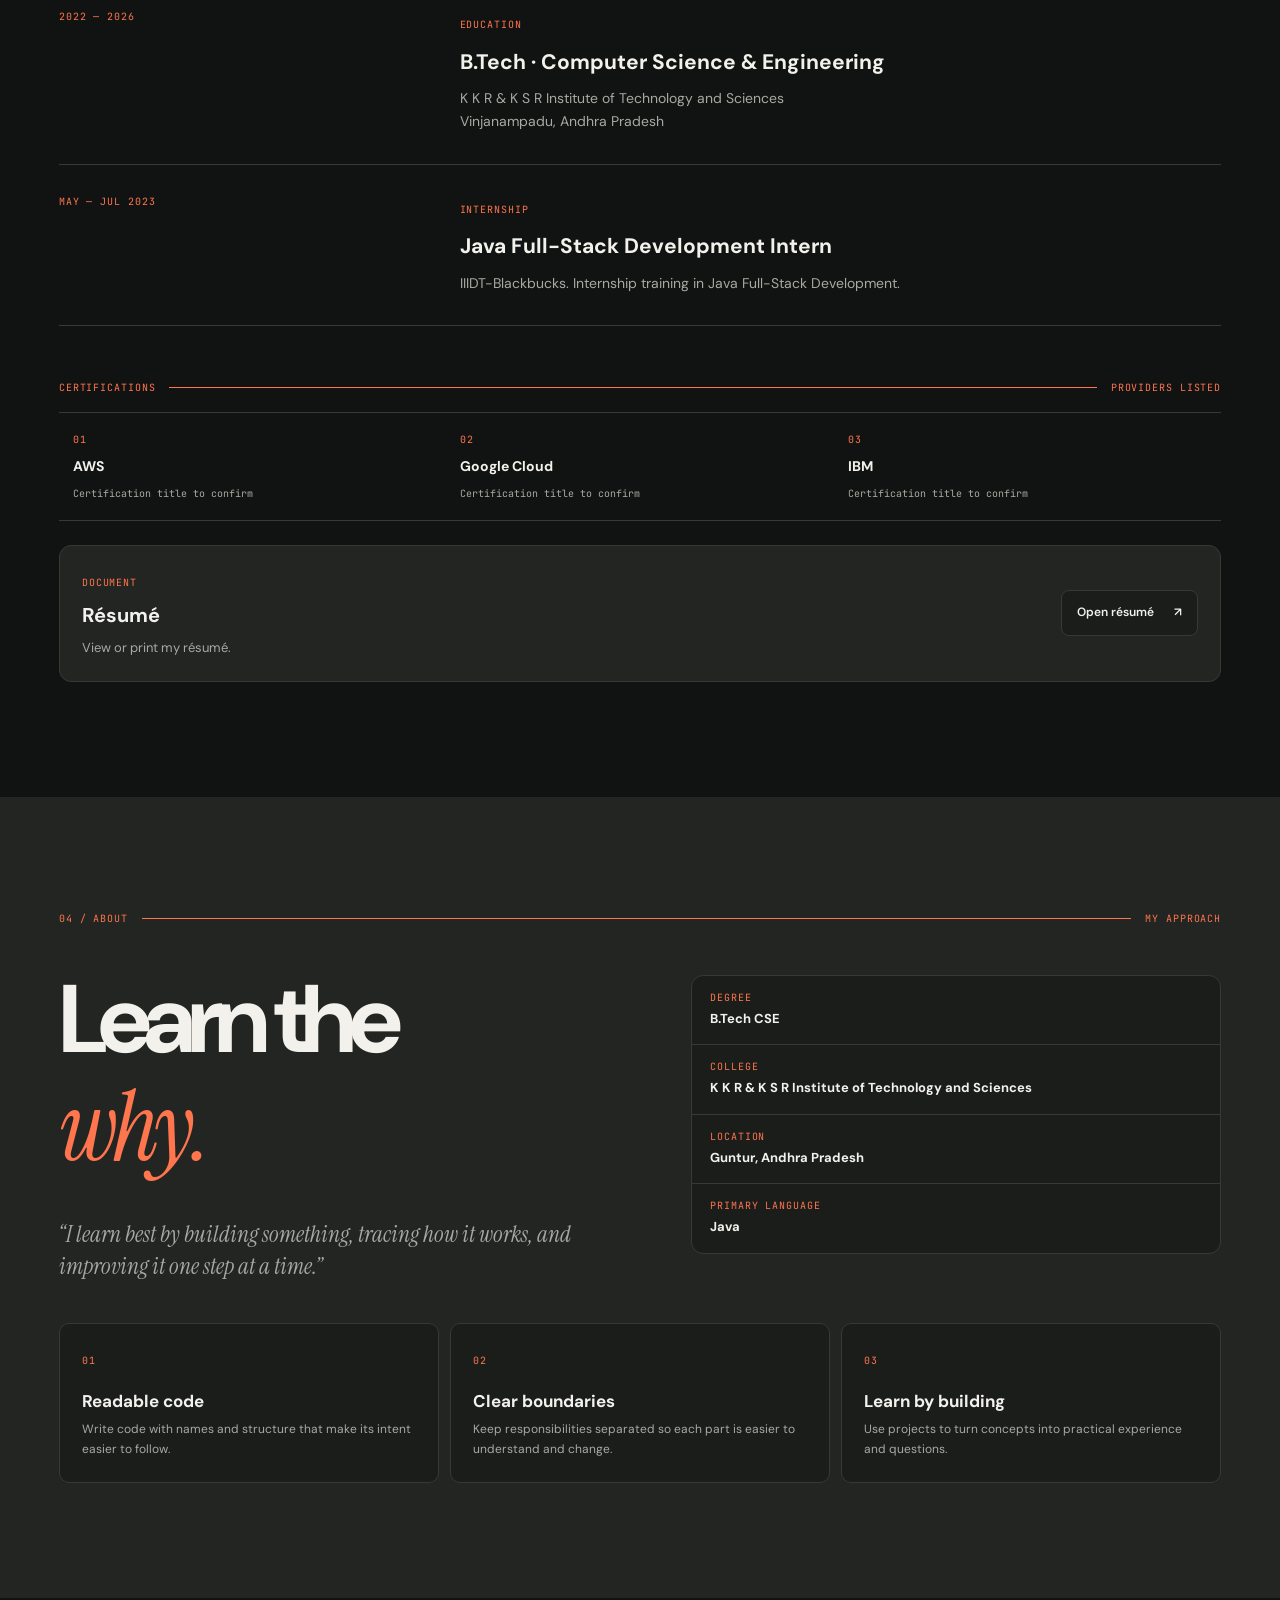
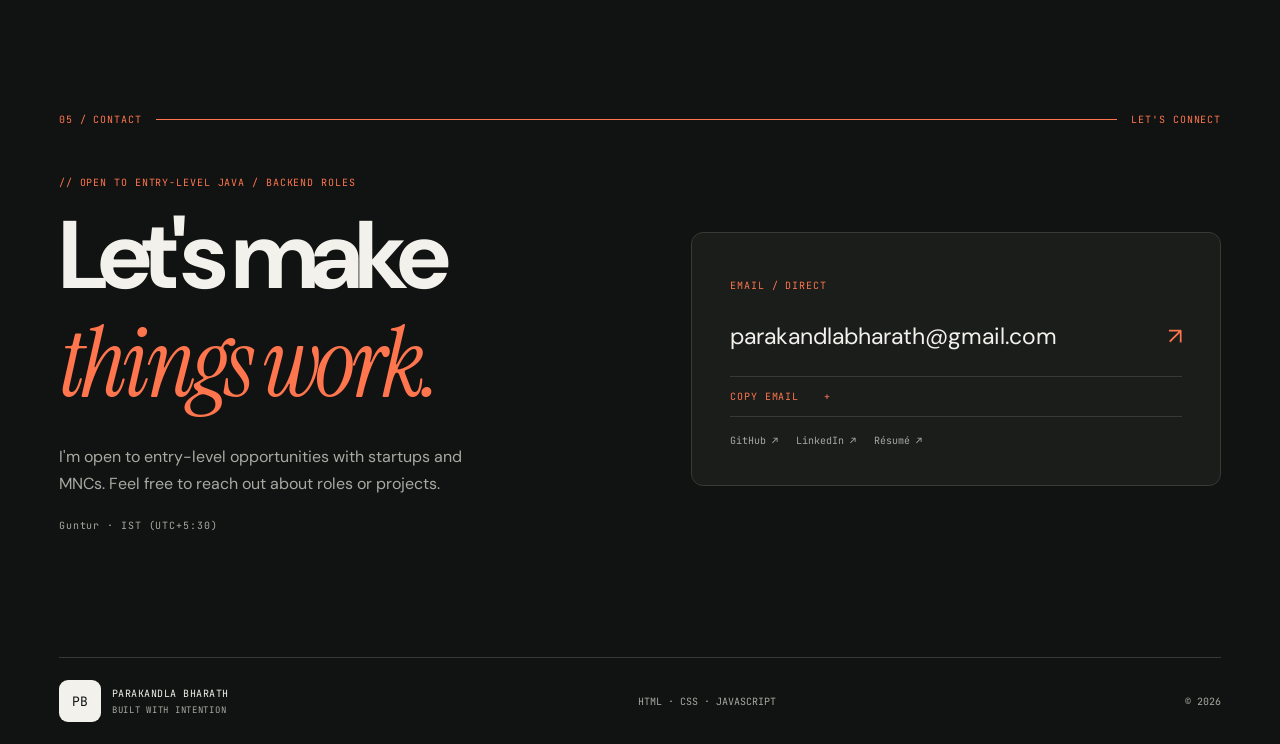
==== commit 28ab7cac: "Make name prominent in portfolio hero" ====
--- a/index.html
+++ b/index.html
@@ -48,7 +48,7 @@
       <div class="hero-grid">
         <div class="hero-copy">
           <p class="kicker reveal">// JAVA · SPRING BOOT · REST APIs</p>
-          <h1>Building with<br><em>understanding.</em></h1>
+          <h1 class="hero-name">PARAKANDLA<br><em>BHARATH.</em></h1><p class="hero-role">JAVA FULL-STACK DEVELOPER <span>✦</span> BACKEND</p>
           <p class="hero-intro">I'm Parakandla Bharath, a Java Full-Stack / Backend developer focused on building projects and understanding how APIs, application logic and data fit together.</p>
           <div class="hero-buttons"><a class="button button-primary" href="#projects">View projects <span>↘</span></a><a class="button button-secondary" href="resume.html">View résumé <span>↗</span></a></div>
         </div>
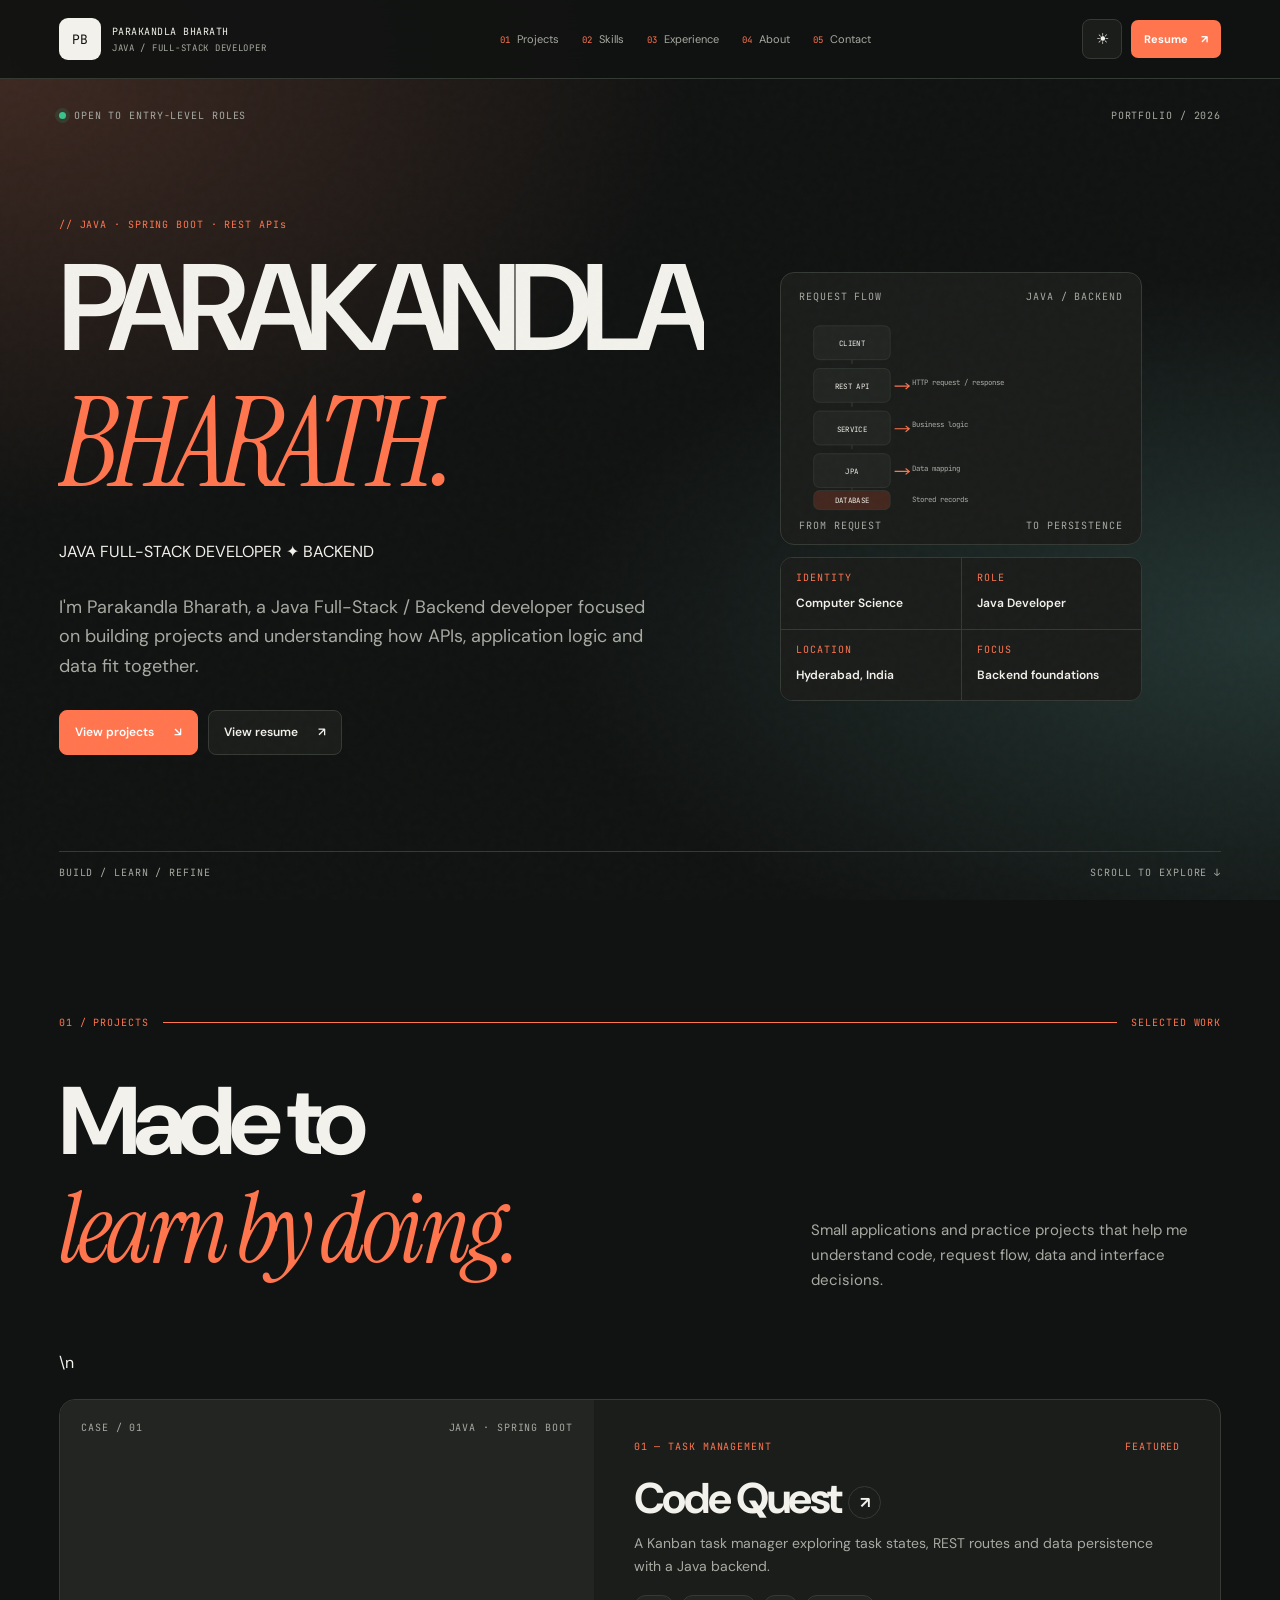
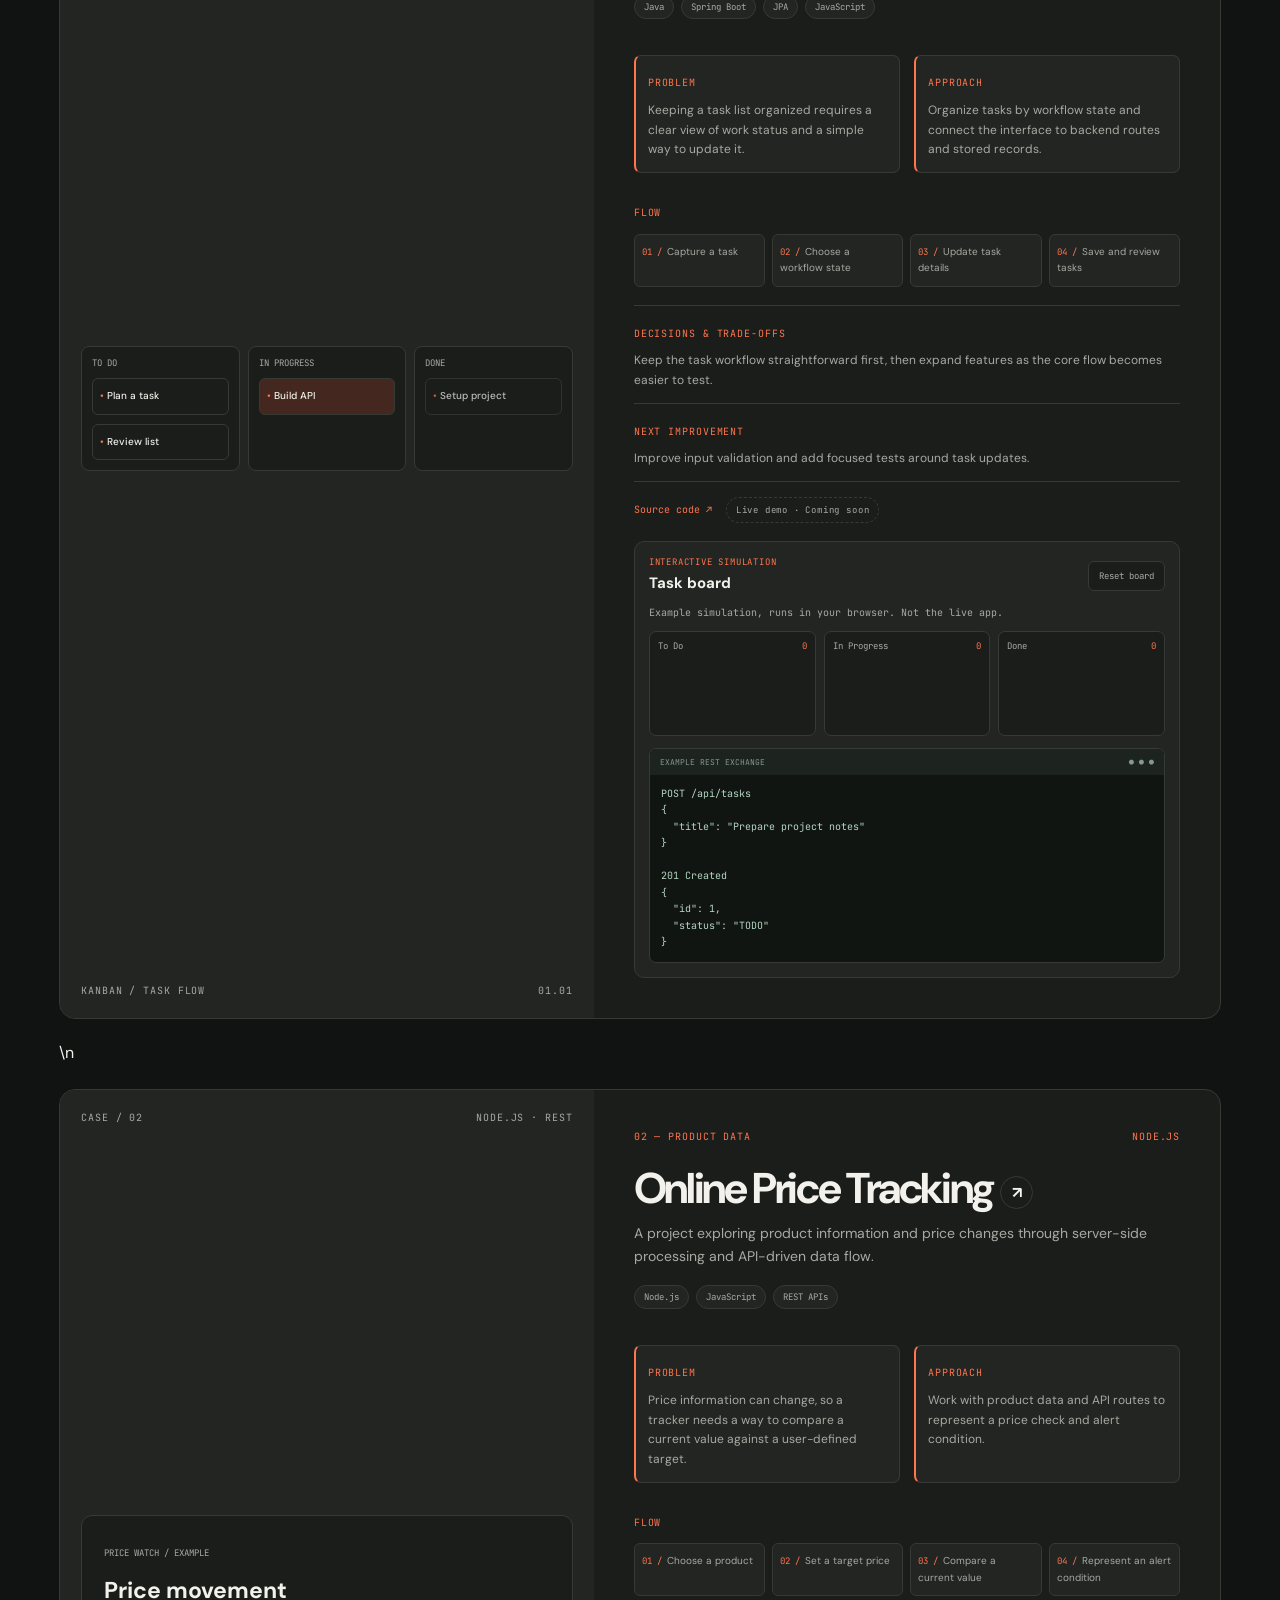
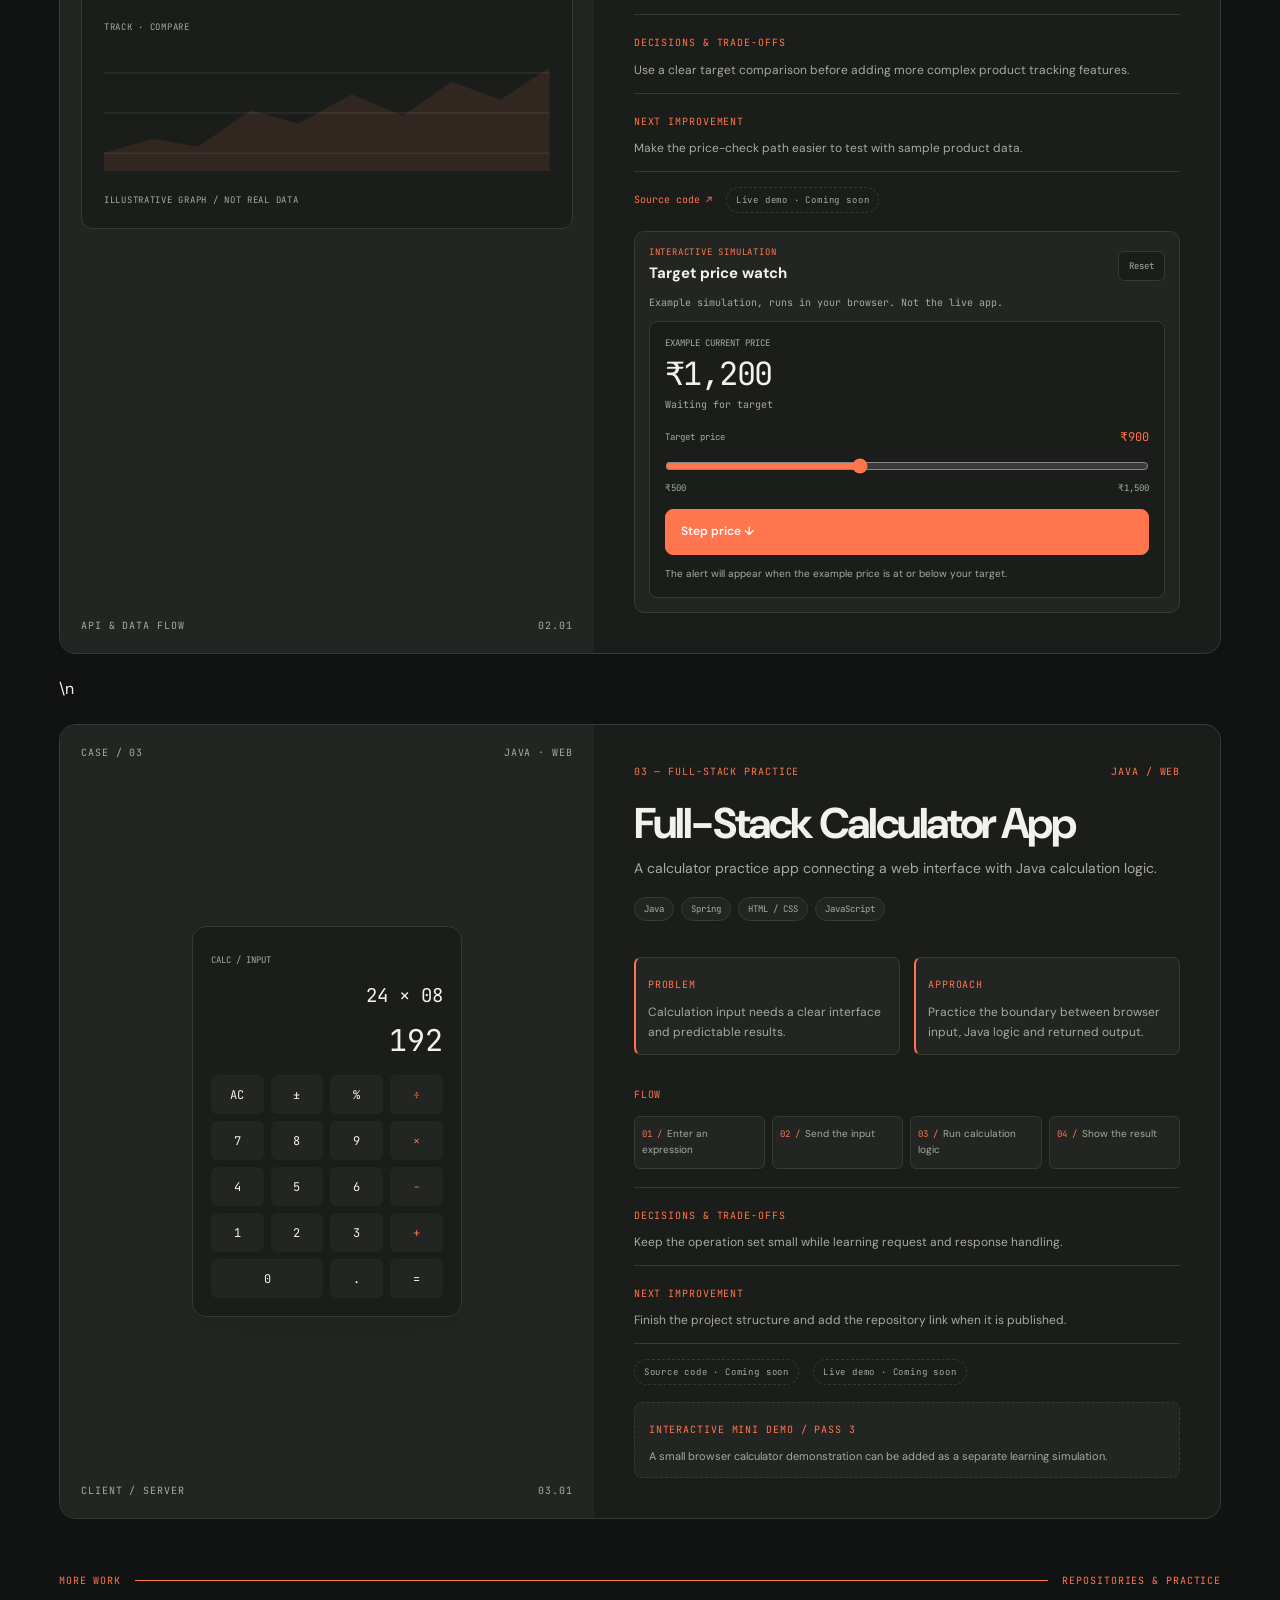
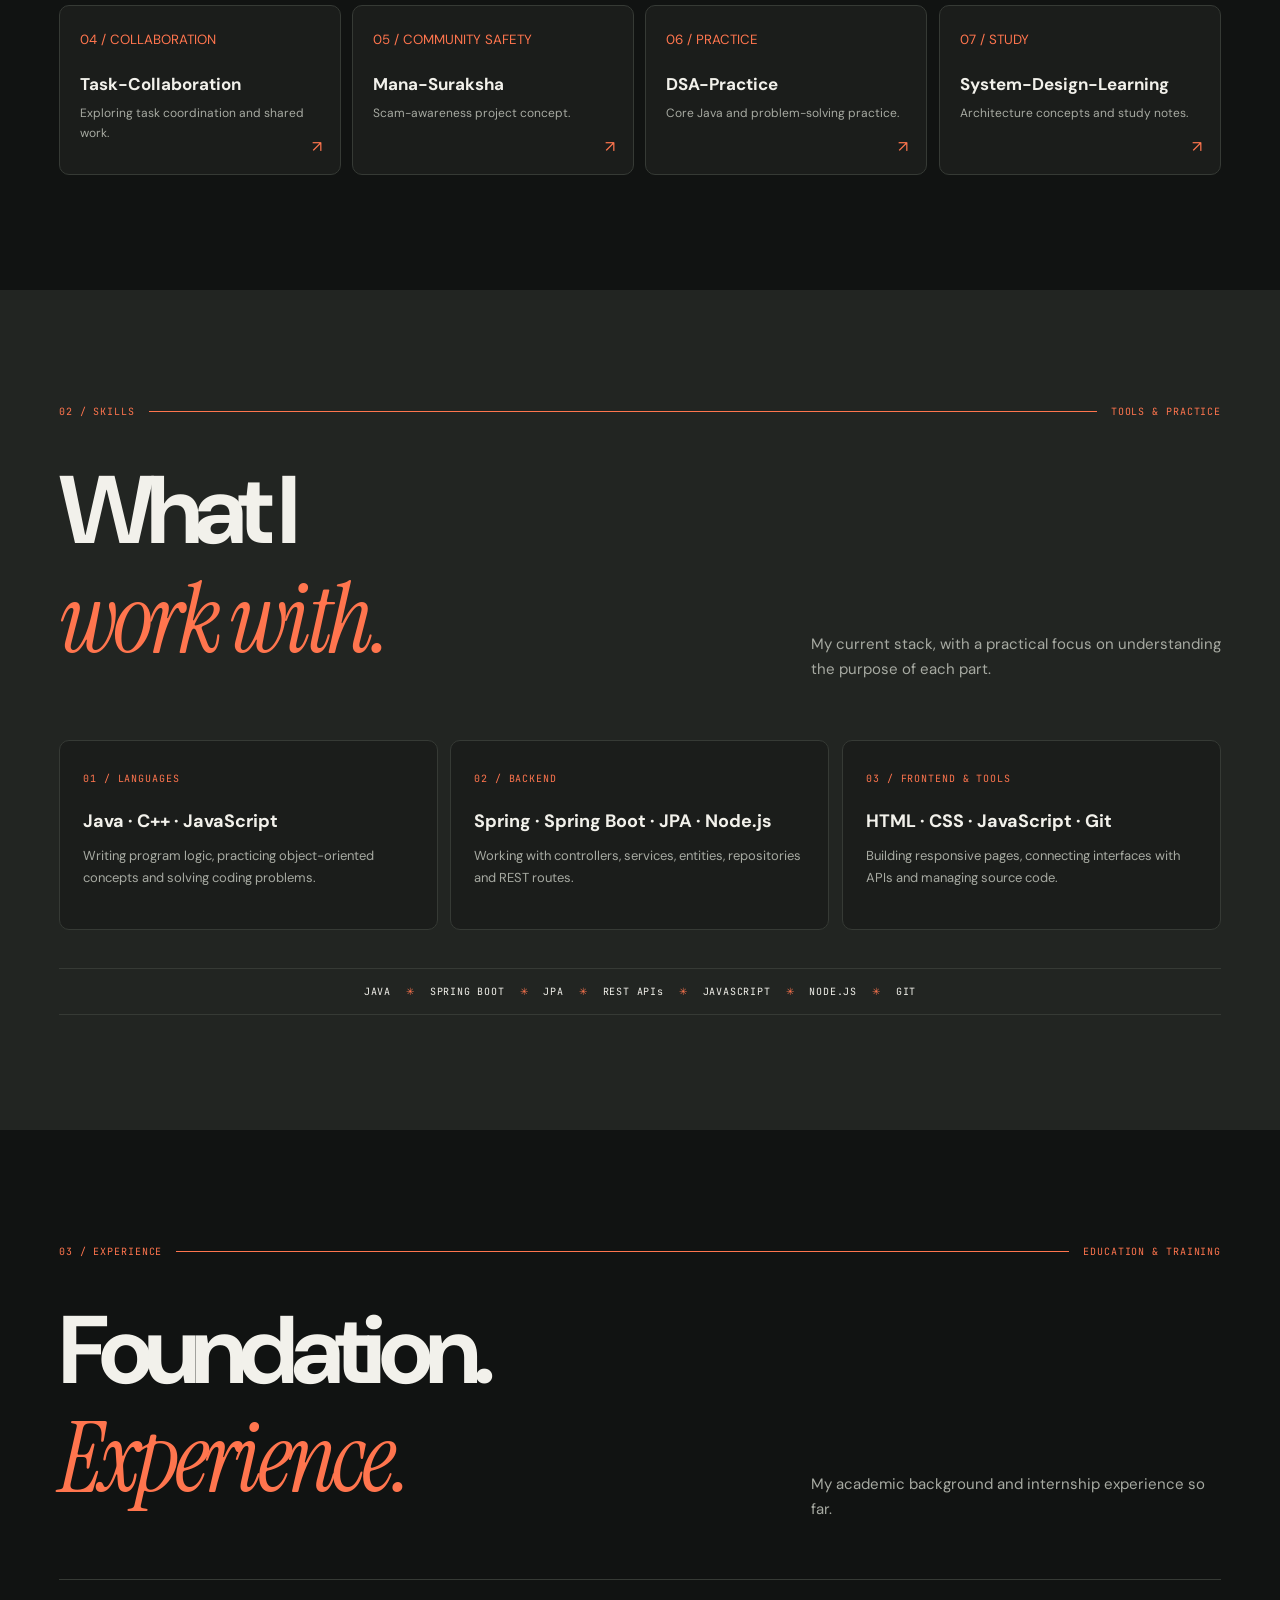
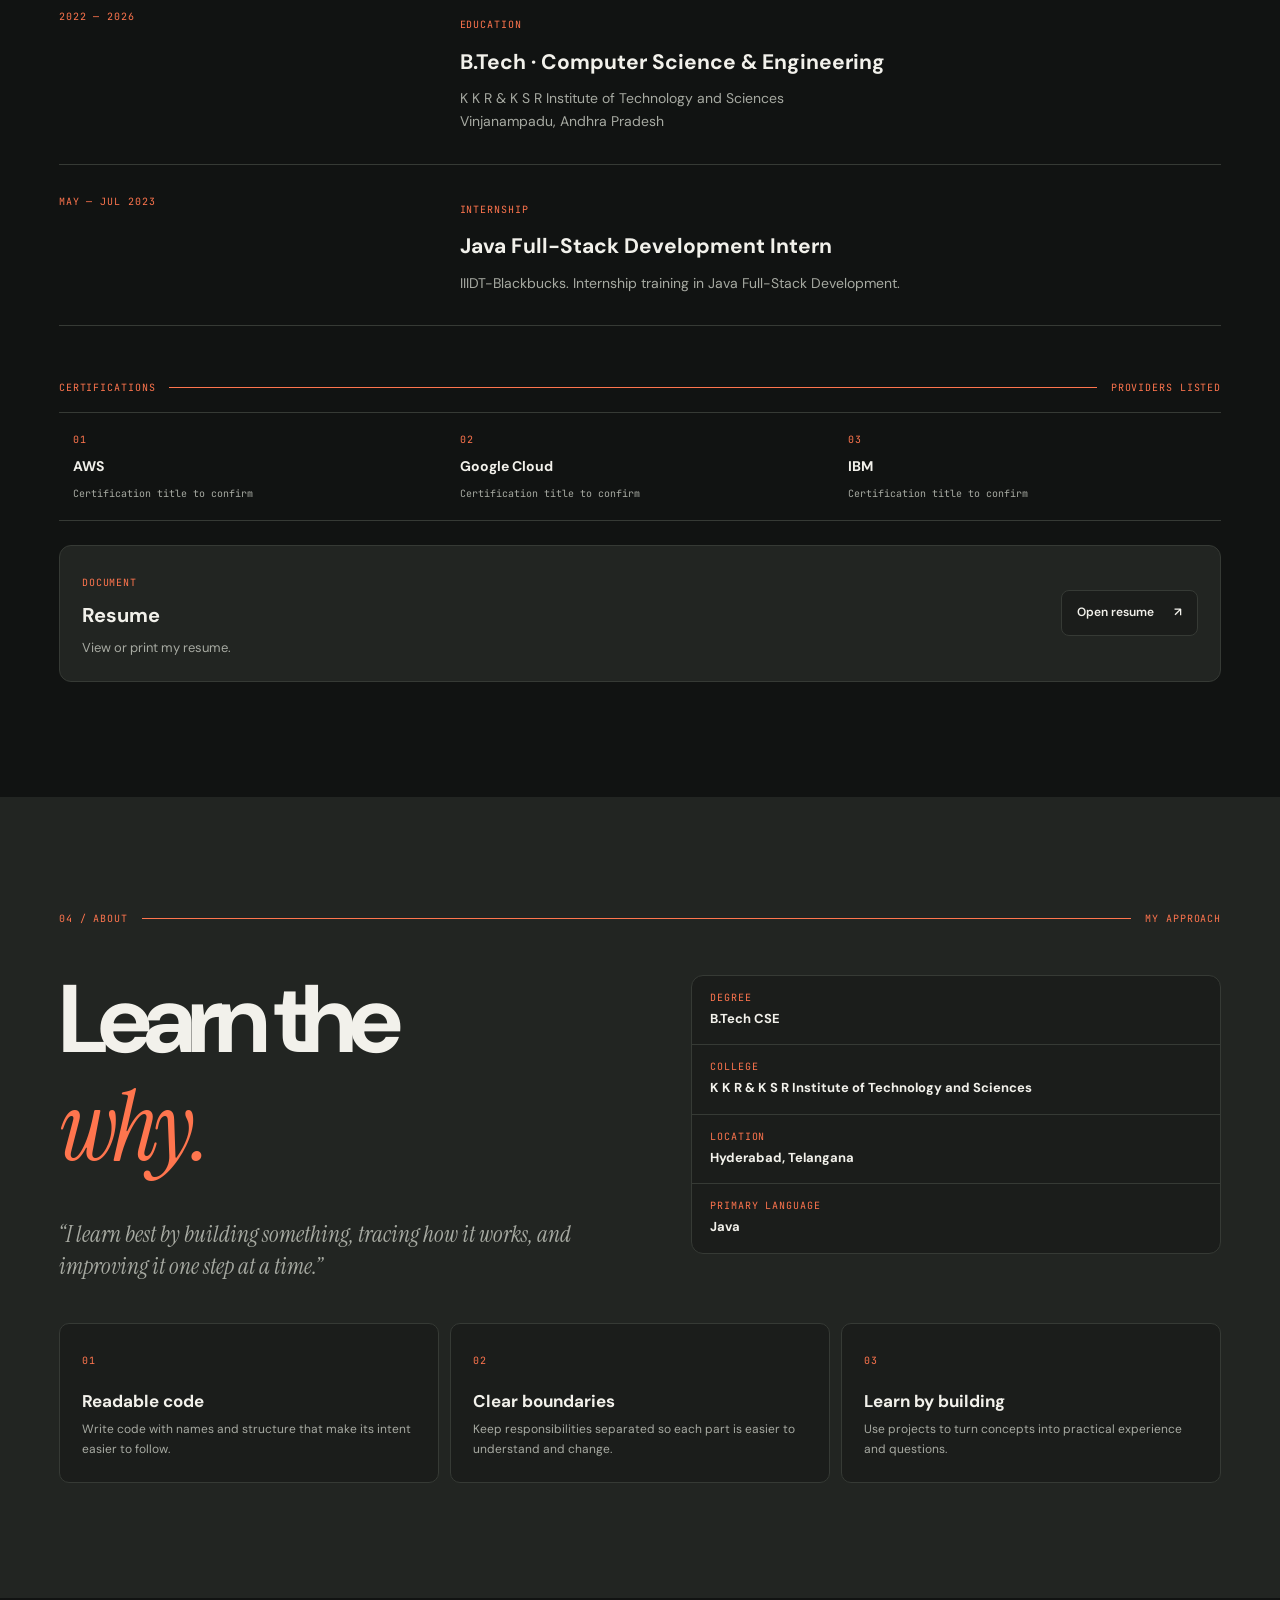
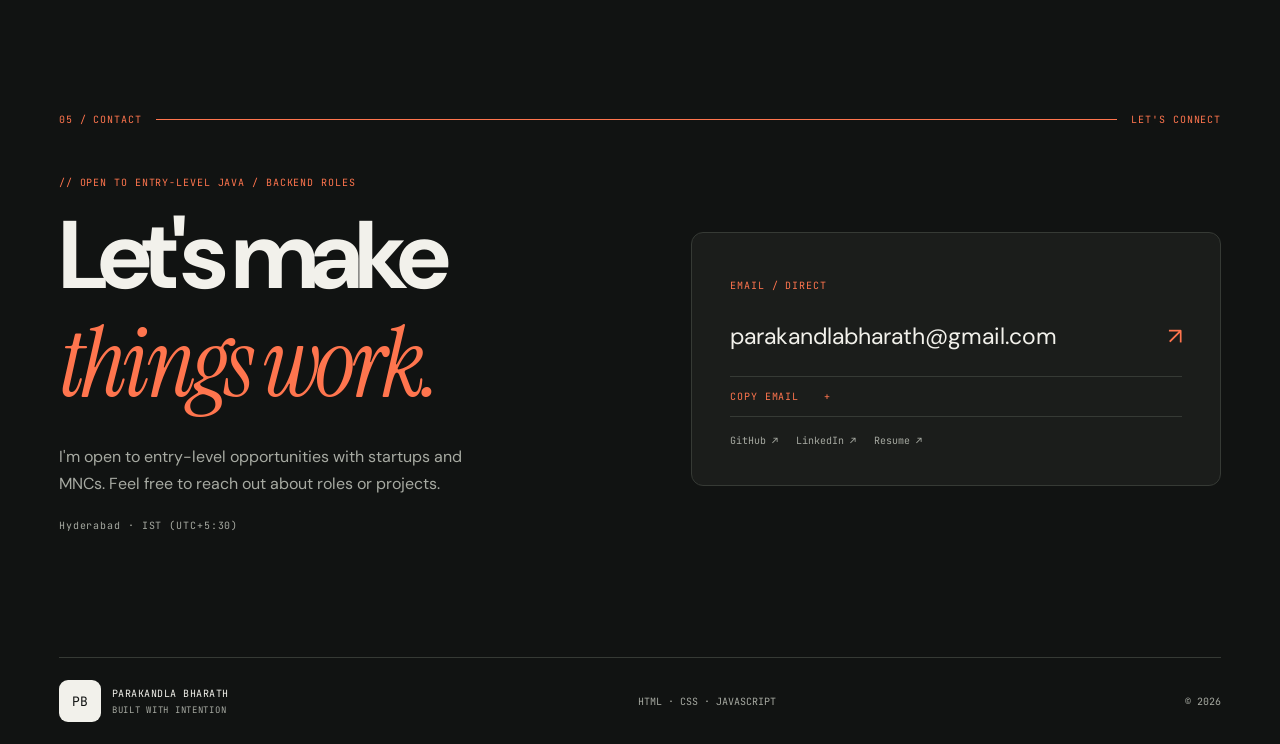
==== commit 1e9dcd85: "Update portfolio location and resume label" ====
--- a/index.html
+++ b/index.html
@@ -5,7 +5,7 @@
   <meta name="viewport" content="width=device-width,initial-scale=1">
   <meta name="theme-color" content="#111211">
   <title>Parakandla Bharath — Java Full-Stack Developer</title>
-  <meta name="description" content="Portfolio of Parakandla Bharath, entry-level Java Full-Stack and Backend Developer in Guntur, India.">
+  <meta name="description" content="Portfolio of Parakandla Bharath, entry-level Java Full-Stack and Backend Developer in Hyderabad, India.">
   <meta property="og:title" content="Parakandla Bharath — Developer Portfolio">
   <meta property="og:description" content="Java, Spring Boot, REST APIs and projects built while learning.">
   <meta property="og:type" content="website">
@@ -33,7 +33,7 @@
       </nav>
       <div class="header-actions">
         <button class="theme-toggle" type="button" aria-label="Switch to light theme" aria-pressed="false">◐</button>
-        <a class="resume-link" href="resume.html" aria-label="Open résumé">Résumé <span>↗</span></a>
+        <a class="resume-link" href="resume.html" aria-label="Open resume">Resume <span>↗</span></a>
         <button class="menu-toggle" type="button" aria-controls="mobile-nav" aria-expanded="false" aria-label="Open navigation">☰</button>
       </div>
     </div>
@@ -50,7 +50,7 @@
           <p class="kicker reveal">// JAVA · SPRING BOOT · REST APIs</p>
           <h1 class="hero-name">PARAKANDLA<br><em>BHARATH.</em></h1><p class="hero-role">JAVA FULL-STACK DEVELOPER <span>✦</span> BACKEND</p>
           <p class="hero-intro">I'm Parakandla Bharath, a Java Full-Stack / Backend developer focused on building projects and understanding how APIs, application logic and data fit together.</p>
-          <div class="hero-buttons"><a class="button button-primary" href="#projects">View projects <span>↘</span></a><a class="button button-secondary" href="resume.html">View résumé <span>↗</span></a></div>
+          <div class="hero-buttons"><a class="button button-primary" href="#projects">View projects <span>↘</span></a><a class="button button-secondary" href="resume.html">View resume <span>↗</span></a></div>
         </div>
         <aside class="hero-side reveal">
           <div class="flow-panel" aria-label="Illustrated request flow: Client to REST API, Service, JPA and Database">
@@ -70,7 +70,7 @@
             <div class="flow-foot"><span>FROM REQUEST</span><span>TO PERSISTENCE</span></div>
           </div>
           <div class="spec-grid">
-            <div><small>IDENTITY</small><strong>Computer Science</strong></div><div><small>ROLE</small><strong>Java Developer</strong></div><div><small>LOCATION</small><strong>Guntur, India</strong></div><div><small>FOCUS</small><strong>Backend foundations</strong></div>
+            <div><small>IDENTITY</small><strong>Computer Science</strong></div><div><small>ROLE</small><strong>Java Developer</strong></div><div><small>LOCATION</small><strong>Hyderabad, India</strong></div><div><small>FOCUS</small><strong>Backend foundations</strong></div>
           </div>
         </aside>
       </div>
@@ -206,21 +206,21 @@
           <article><small>03</small><strong>IBM</strong><span>Certification title to confirm</span><!-- DRAFT: verify --></article>
         </div>
       </div>
-    <div class="resume-callout"><div><small>DOCUMENT</small><h3>Résumé</h3><p>View or print my résumé.</p></div><a class="button button-secondary" href="resume.html">Open résumé <span>↗</span></a></div>
+    <div class="resume-callout"><div><small>DOCUMENT</small><h3>Resume</h3><p>View or print my resume.</p></div><a class="button button-secondary" href="resume.html">Open resume <span>↗</span></a></div>
     </section>
 
 
     <section class="section about-section" id="about">
       <div class="wrap">
         <div class="section-label"><span>04 / ABOUT</span><i></i><span>MY APPROACH</span></div>
-        <div class="about-grid"><div><h2>Learn the<br><em>why.</em></h2><p class="about-quote">“I learn best by building something, tracing how it works, and improving it one step at a time.”</p></div><div class="profile-card"><div><small>DEGREE</small><strong>B.Tech CSE</strong></div><div><small>COLLEGE</small><strong>K K R & K S R Institute of Technology and Sciences</strong></div><div><small>LOCATION</small><strong>Guntur, Andhra Pradesh</strong></div><div><small>PRIMARY LANGUAGE</small><strong>Java</strong></div></div></div>
+        <div class="about-grid"><div><h2>Learn the<br><em>why.</em></h2><p class="about-quote">“I learn best by building something, tracing how it works, and improving it one step at a time.”</p></div><div class="profile-card"><div><small>DEGREE</small><strong>B.Tech CSE</strong></div><div><small>COLLEGE</small><strong>K K R & K S R Institute of Technology and Sciences</strong></div><div><small>LOCATION</small><strong>Hyderabad, Telangana</strong></div><div><small>PRIMARY LANGUAGE</small><strong>Java</strong></div></div></div>
         <div class="principles"><article><small>01</small><h3>Readable code</h3><p>Write code with names and structure that make its intent easier to follow.</p></article><article><small>02</small><h3>Clear boundaries</h3><p>Keep responsibilities separated so each part is easier to understand and change.</p></article><article><small>03</small><h3>Learn by building</h3><p>Use projects to turn concepts into practical experience and questions.</p></article></div>
       </div>
     </section>
 
     <section class="section wrap contact-section" id="contact">
       <div class="section-label"><span>05 / CONTACT</span><i></i><span>LET'S CONNECT</span></div>
-      <div class="contact-grid"><div><p class="kicker">// OPEN TO ENTRY-LEVEL JAVA / BACKEND ROLES</p><h2>Let's make<br><em>things work.</em></h2><p class="contact-intro">I'm open to entry-level opportunities with startups and MNCs. Feel free to reach out about roles or projects.</p><p class="timezone">Guntur · IST (UTC+5:30)</p></div><div class="contact-card"><small>EMAIL / DIRECT</small><a class="email-address" id="email-link" href="#">Email me <span>↗</span></a><button class="copy-email" id="copy-email" type="button">COPY EMAIL <span>+</span></button><div class="contact-links"><a href="https://github.com/parakandlabharath" target="_blank" rel="noopener">GitHub ↗</a><a href="https://www.linkedin.com/in/bharath-kumar-181316296/" target="_blank" rel="noopener">LinkedIn ↗</a><a href="resume.html">Résumé ↗</a></div></div></div>
+      <div class="contact-grid"><div><p class="kicker">// OPEN TO ENTRY-LEVEL JAVA / BACKEND ROLES</p><h2>Let's make<br><em>things work.</em></h2><p class="contact-intro">I'm open to entry-level opportunities with startups and MNCs. Feel free to reach out about roles or projects.</p><p class="timezone">Hyderabad · IST (UTC+5:30)</p></div><div class="contact-card"><small>EMAIL / DIRECT</small><a class="email-address" id="email-link" href="#">Email me <span>↗</span></a><button class="copy-email" id="copy-email" type="button">COPY EMAIL <span>+</span></button><div class="contact-links"><a href="https://github.com/parakandlabharath" target="_blank" rel="noopener">GitHub ↗</a><a href="https://www.linkedin.com/in/bharath-kumar-181316296/" target="_blank" rel="noopener">LinkedIn ↗</a><a href="resume.html">Resume ↗</a></div></div></div>
     </section>
   </main>
   <footer class="site-footer wrap"><a class="brand footer-brand" href="#home"><span class="brand-mark">PB</span><span class="brand-copy">PARAKANDLA BHARATH<small>BUILT WITH INTENTION</small></span></a><span>HTML · CSS · JAVASCRIPT</span><span>© <span id="year">2026</span></span></footer>
--- a/css/glass-motion.css
+++ b/css/glass-motion.css
@@ -136,3 +136,10 @@
 .glass-liquid{backdrop-filter:blur(22px) saturate(165%)!important;-webkit-backdrop-filter:blur(22px) saturate(165%)!important;background-image:linear-gradient(145deg,rgba(255,255,255,.13),transparent 34%,rgba(255,106,43,.035) 100%),linear-gradient(180deg,rgba(255,255,255,.055),transparent 38%)!important;border:1px solid rgba(255,255,255,.2)!important;box-shadow:0 12px 34px var(--glass-shadow),inset 0 1px 0 rgba(255,255,255,.35),inset 0 -1px 0 rgba(255,255,255,.06)!important}
 :root[data-theme="light"] .glass-liquid{background-image:linear-gradient(145deg,rgba(255,255,255,.85),transparent 34%,rgba(255,106,43,.025) 100%),linear-gradient(180deg,rgba(255,255,255,.6),transparent 38%)!important;border-color:rgba(255,255,255,.82)!important;box-shadow:0 12px 34px rgba(20,20,30,.08),inset 0 1px 0 rgba(255,255,255,.95),inset 0 -1px 0 rgba(255,255,255,.25)!important}
 @media(max-width:767px){.glass-liquid{backdrop-filter:blur(12px) saturate(150%)!important;-webkit-backdrop-filter:blur(12px) saturate(150%)!important}}
+
+/* Homepage identity emphasis */
+.hero-name{font-size:clamp(3.4rem,8.2vw,8rem)!important;line-height:.91!important;letter-spacing:-.075em!important;font-weight:700!important;margin:0 0 1.1rem!important;text-wrap:balance;}
+.hero-name em{font-style:normal;color:var(--accent);text-shadow:0 0 26px rgba(255,106,43,.17);}
+.hero-role{font-family:var(--font-mono,'JetBrains Mono',monospace);font-size:clamp(.65rem,.95vw,.82rem);letter-spacing:.14em;opacity:.78;margin:0 0 1.25rem;}
+.hero-role span{color:var(--accent);padding:0 .5em;}
+@media(max-width:767px){.hero-name{font-size:clamp(3rem,14vw,5.2rem)!important;letter-spacing:-.07em!important;line-height:.94!important}.hero-role{font-size:.62rem;letter-spacing:.08em}}
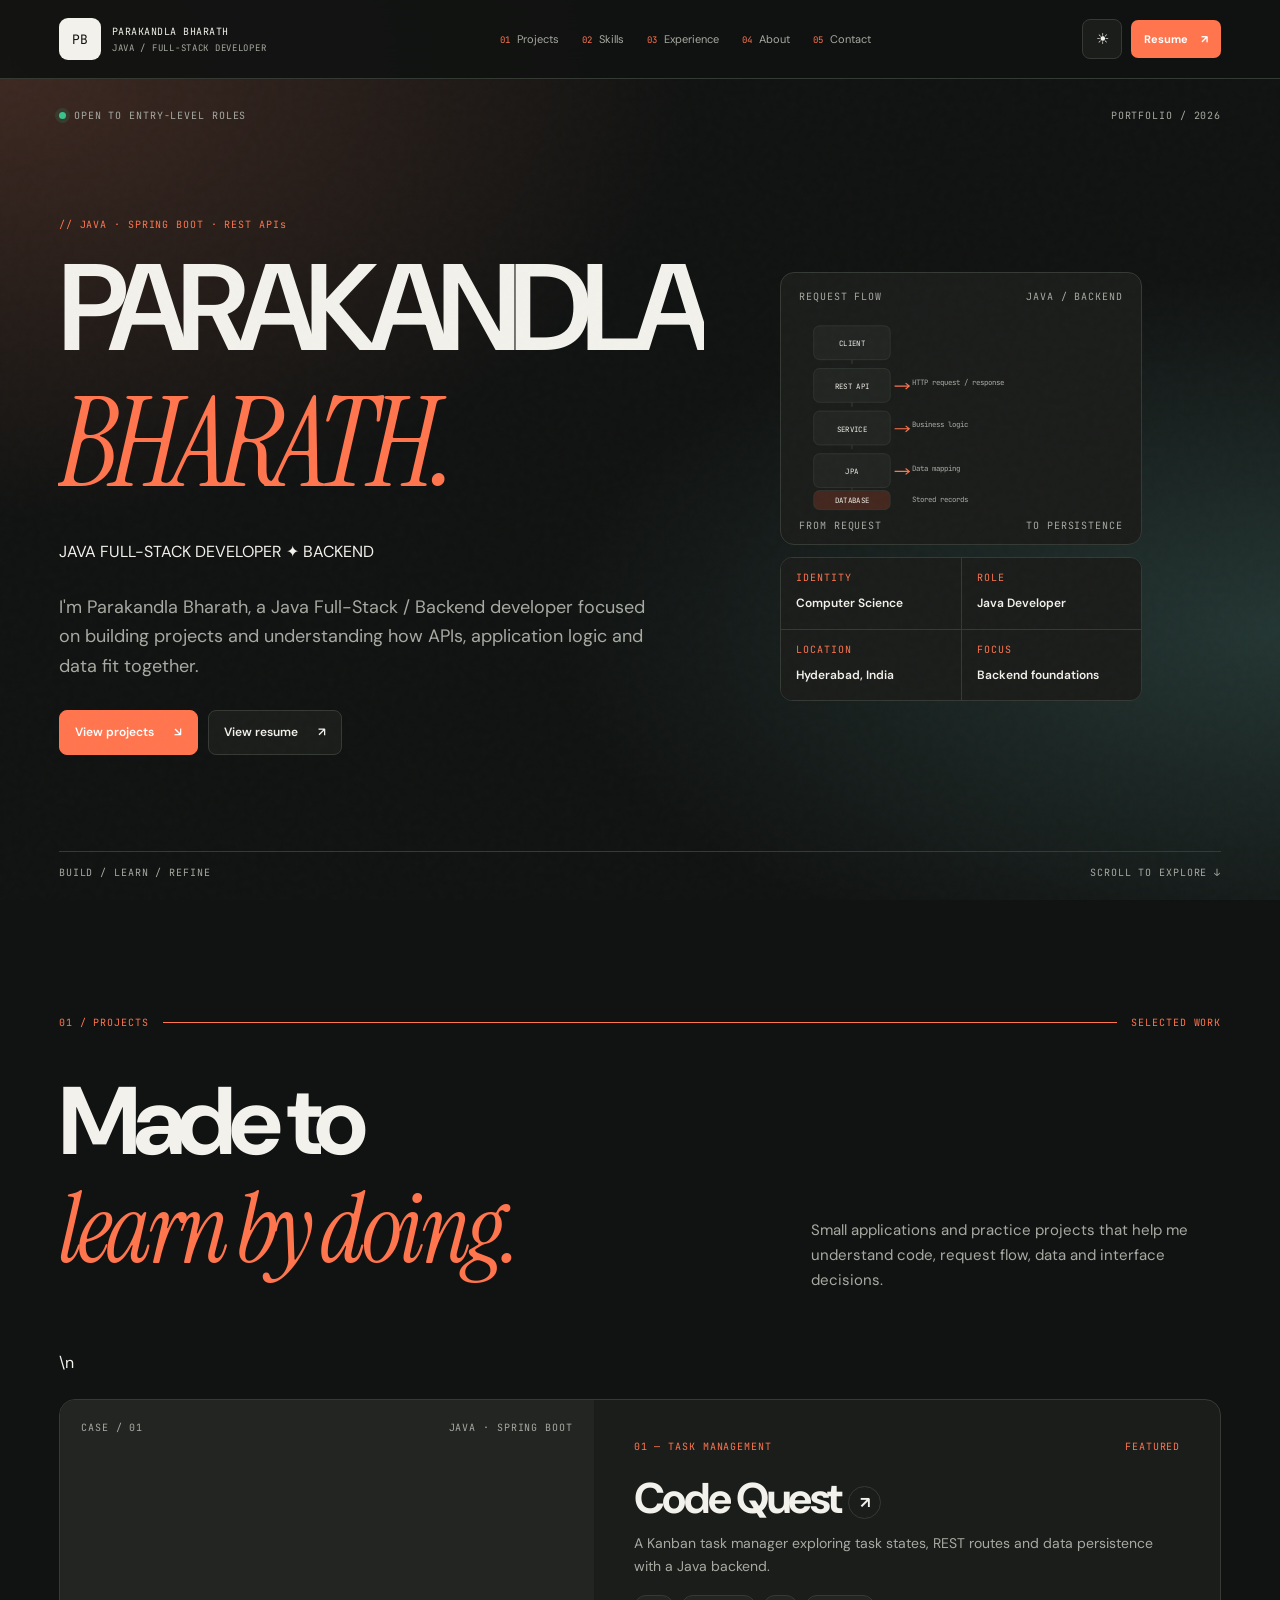
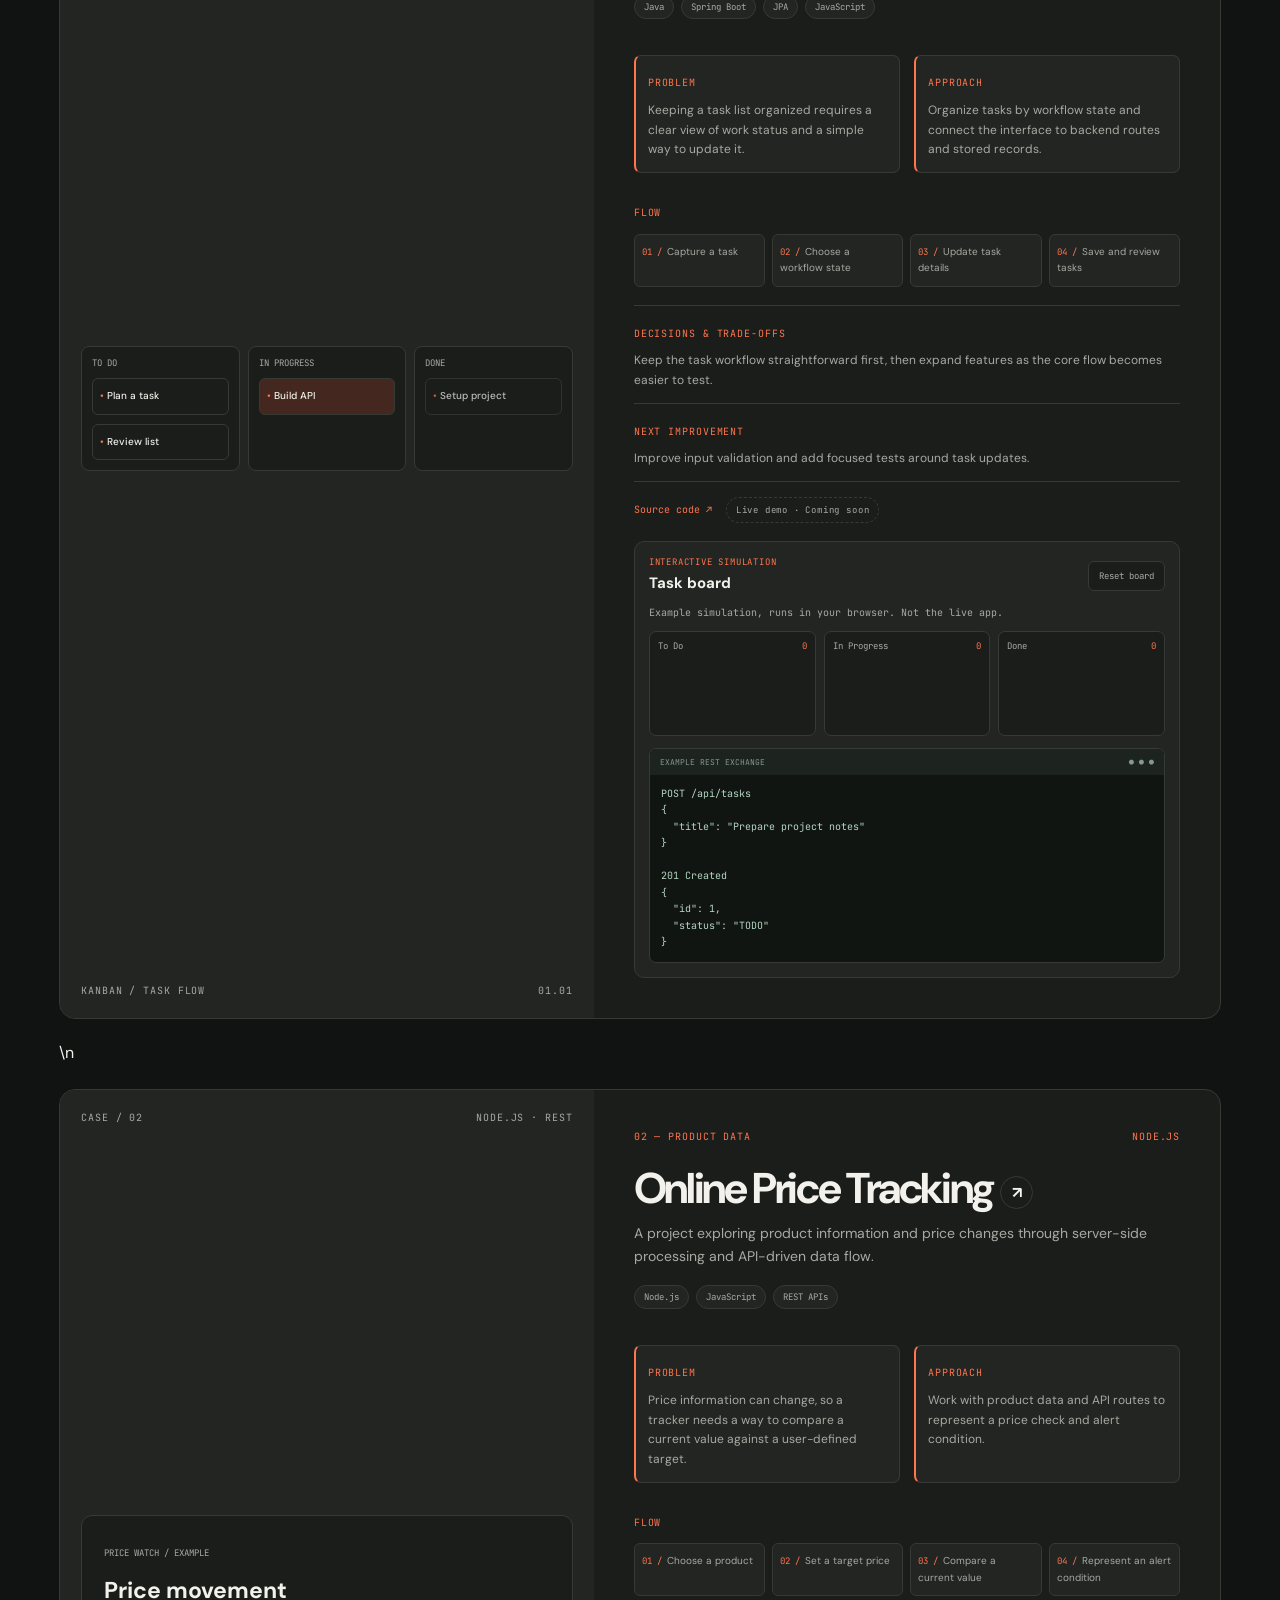
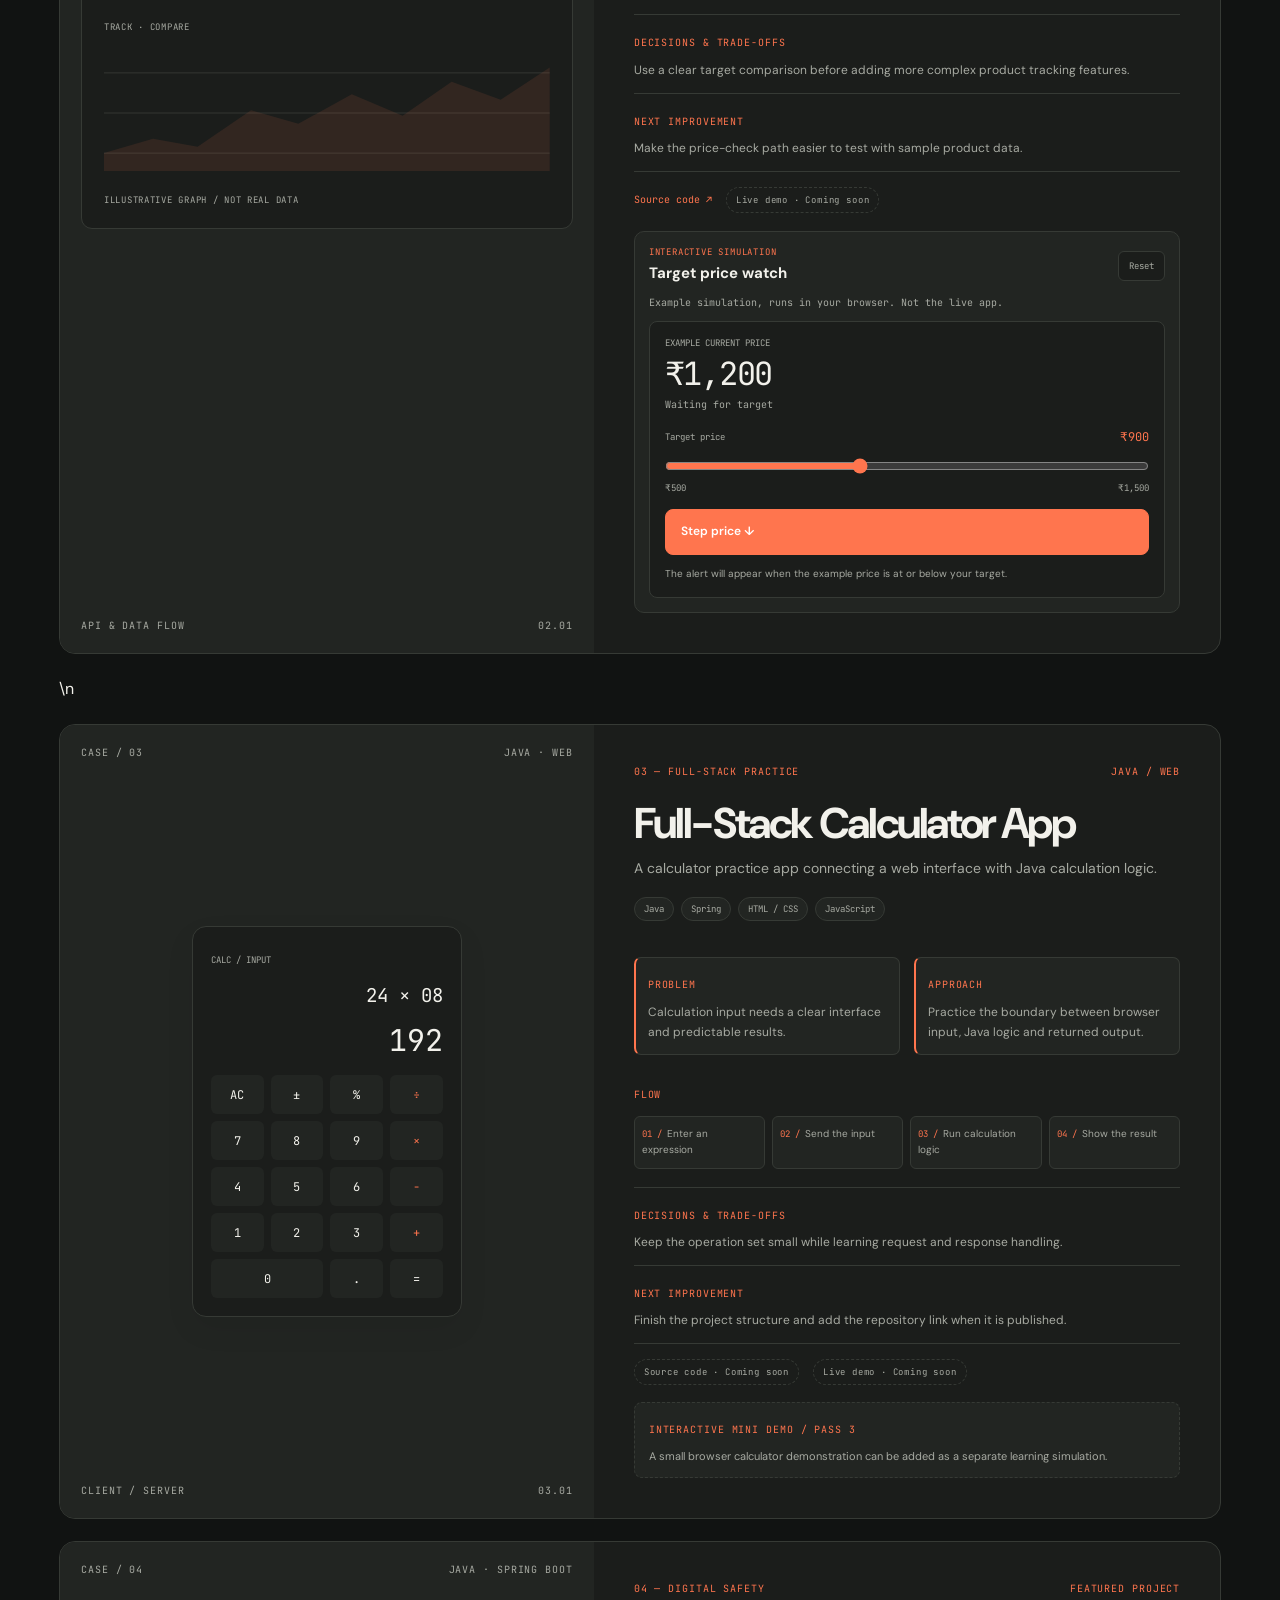
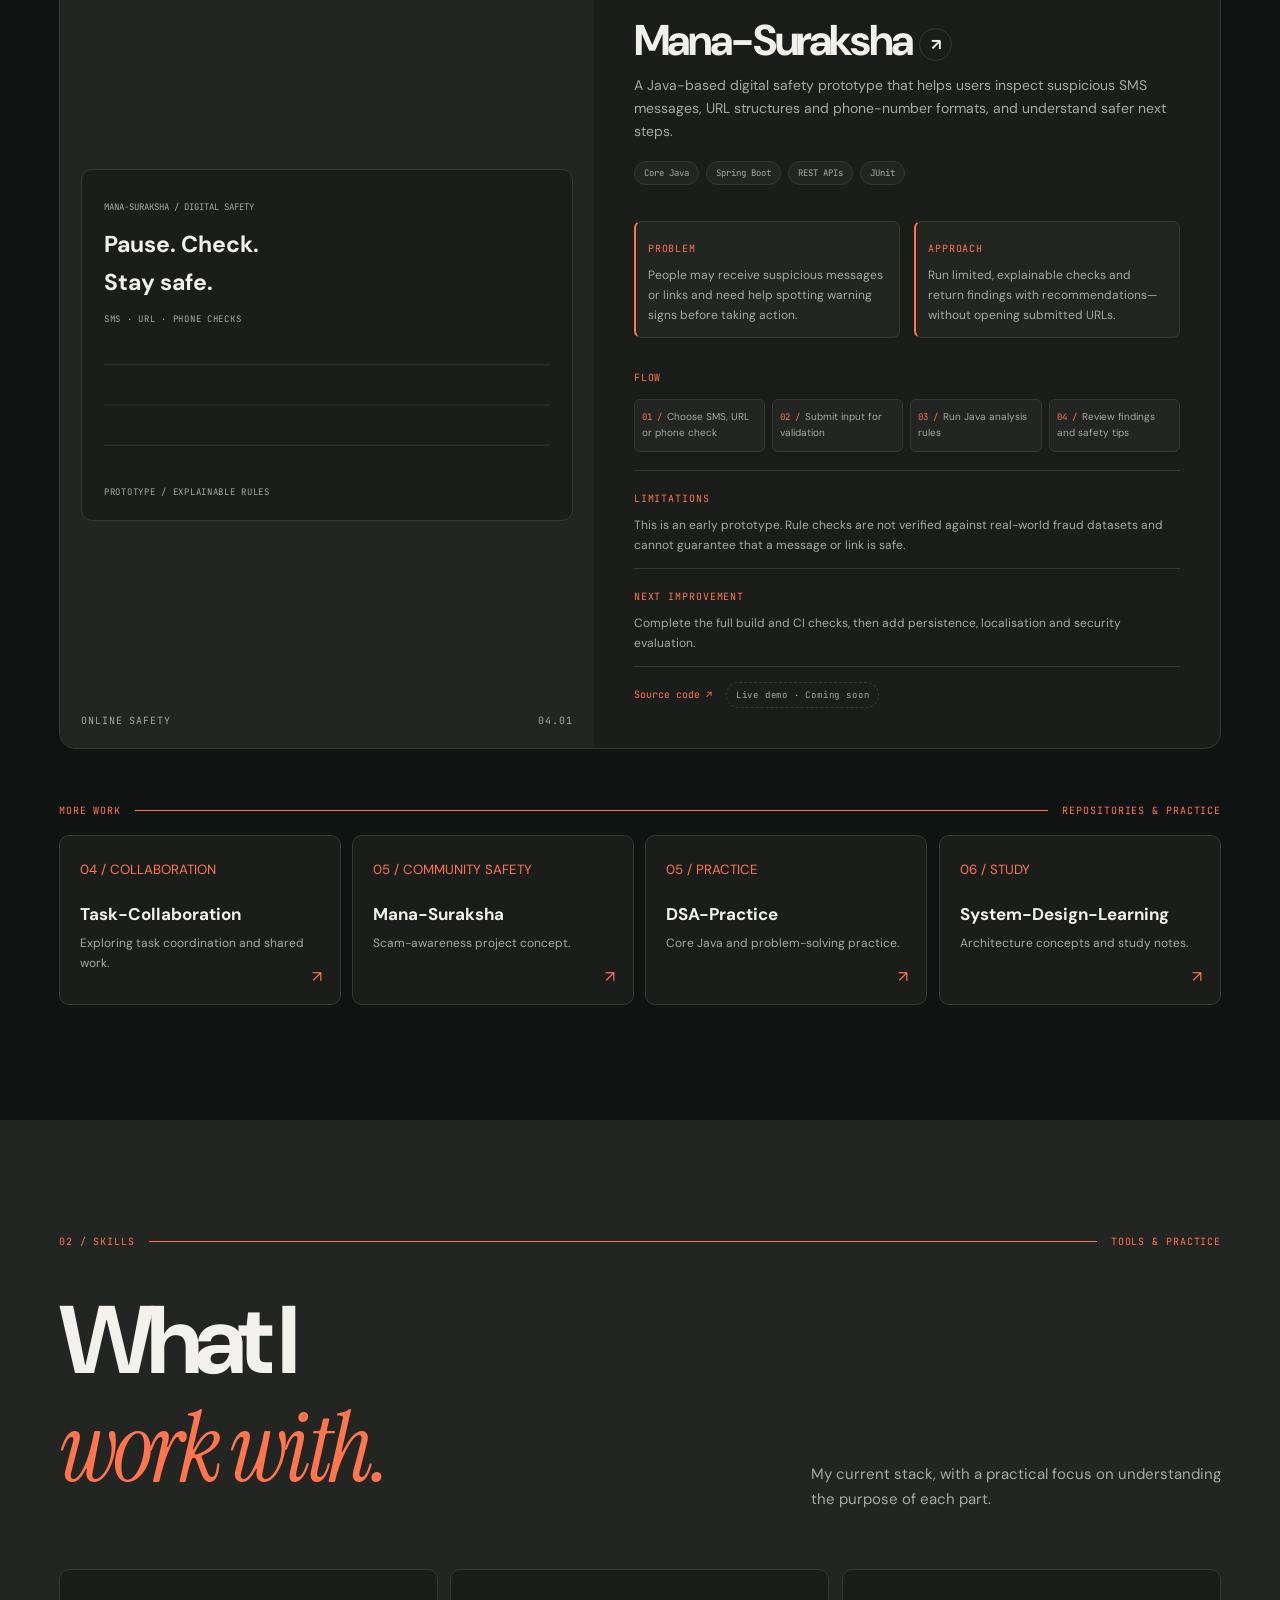
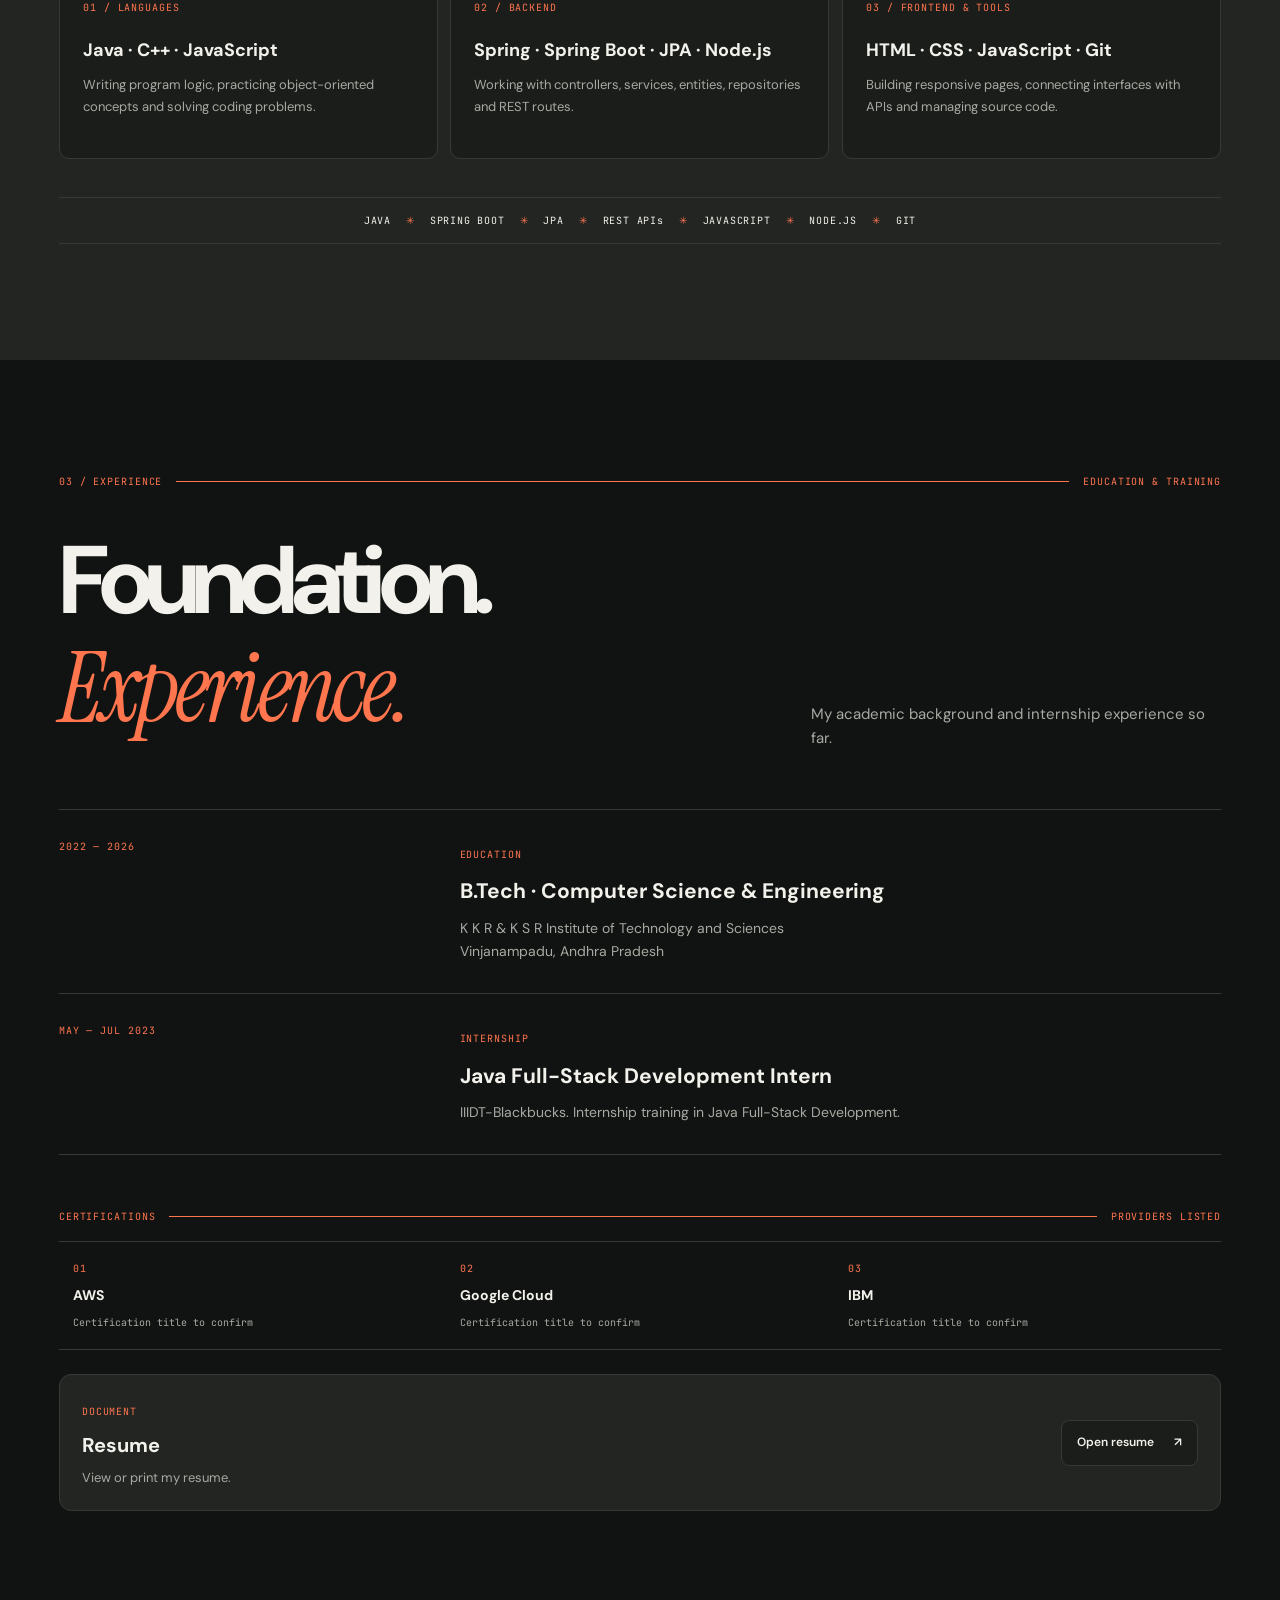
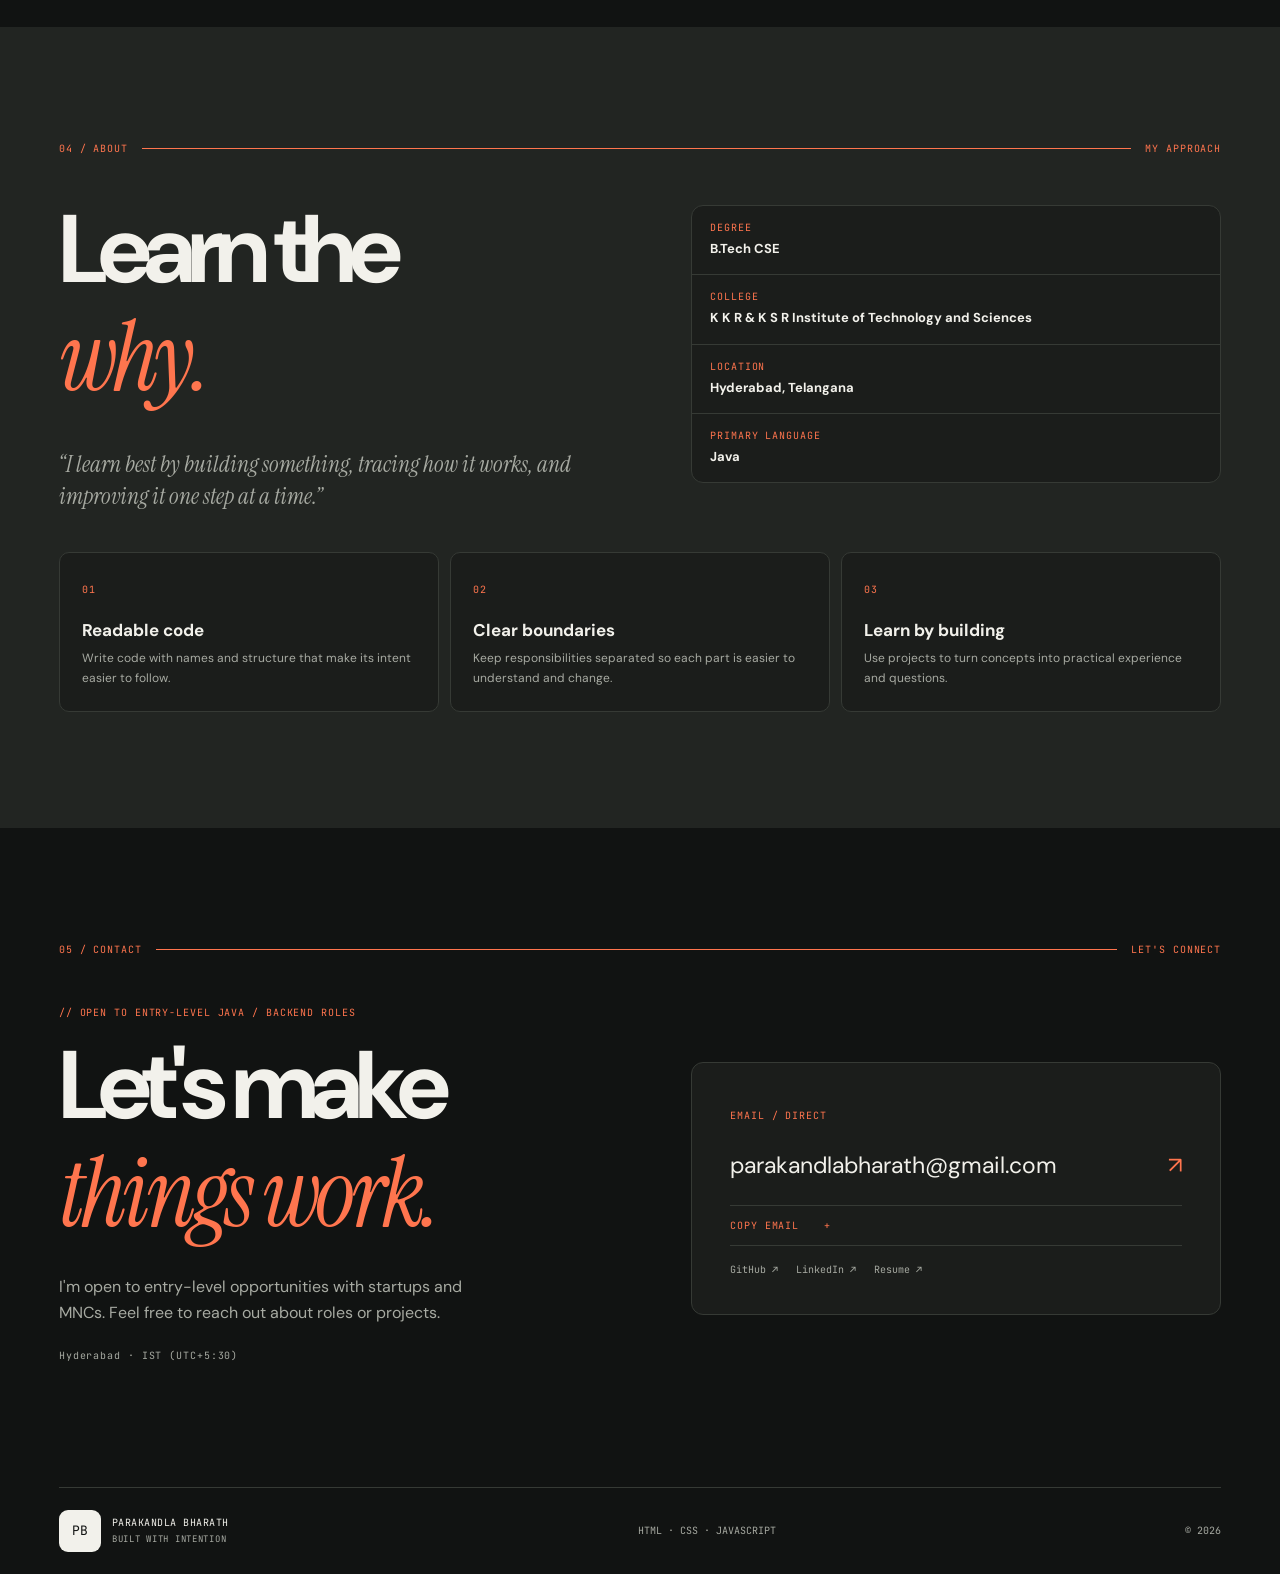
==== commit ccf0a3ab: "Feature Mana-Suraksha in portfolio projects" ====
--- a/index.html
+++ b/index.html
@@ -166,14 +166,32 @@
             <div class="demo-placeholder"><small>INTERACTIVE MINI DEMO / PASS 3</small><p>A small browser calculator demonstration can be added as a separate learning simulation.</p></div>
           </div>
         </article>
+        <article class="project-card reveal" id="mana-suraksha">
+          <div class="project-visual safety-visual">
+            <div class="visual-top"><span>CASE / 04</span><span>JAVA · SPRING BOOT</span></div>
+            <div class="price-art safety-art"><small>MANA-SURAKSHA / DIGITAL SAFETY</small><strong>Pause. Check.<br>Stay safe.</strong><span>SMS · URL · PHONE CHECKS</span><svg viewBox="0 0 500 130" role="img" aria-label="Illustrative digital safety scan"><path class="chart-grid" d="M0 20H500M0 65H500M0 110H500"/><path class="chart-line" d="M15 95L95 95L145 60L205 60L255 95L315 95L365 35L425 35L485 80"/></svg><span class="chart-note">PROTOTYPE / EXPLAINABLE RULES</span></div>
+            <div class="visual-bottom"><span>ONLINE SAFETY</span><span>04.01</span></div>
+          </div>
+          <div class="project-content">
+            <div class="project-meta"><span>04 — DIGITAL SAFETY</span><span>FEATURED PROJECT</span></div>
+            <h3>Mana-Suraksha <a href="https://github.com/parakandlabharath/Mana-Suraksha" target="_blank" rel="noopener" aria-label="Open Mana-Suraksha source repository">↗</a></h3>
+            <p class="project-summary">A Java-based digital safety prototype that helps users inspect suspicious SMS messages, URL structures and phone-number formats, and understand safer next steps.</p>
+            <div class="chips"><span>Core Java</span><span>Spring Boot</span><span>REST APIs</span><span>JUnit</span></div>
+            <div class="project-notes"><div><small>PROBLEM</small><p>People may receive suspicious messages or links and need help spotting warning signs before taking action.</p></div><div><small>APPROACH</small><p>Run limited, explainable checks and return findings with recommendations—without opening submitted URLs.</p></div></div>
+            <div class="project-flow"><small>FLOW</small><ol><li>Choose SMS, URL or phone check</li><li>Submit input for validation</li><li>Run Java analysis rules</li><li>Review findings and safety tips</li></ol></div>
+            <div class="decision"><small>LIMITATIONS</small><p>This is an early prototype. Rule checks are not verified against real-world fraud datasets and cannot guarantee that a message or link is safe.</p></div>
+            <div class="next-step"><small>NEXT IMPROVEMENT</small><p>Complete the full build and CI checks, then add persistence, localisation and security evaluation.</p></div>
+            <div class="project-links"><a class="text-link" href="https://github.com/parakandlabharath/Mana-Suraksha" target="_blank" rel="noopener">Source code ↗</a><span class="coming">Live demo · Coming soon</span></div>
+          </div>
+        </article>
       </div>
       <div class="more-work">
         <div class="section-label"><span>MORE WORK</span><i></i><span>REPOSITORIES & PRACTICE</span></div>
         <div class="more-grid">
           <a class="more-card" href="https://github.com/parakandlabharath/Task-Collaboration" target="_blank" rel="noopener"><small>04 / COLLABORATION</small><strong>Task-Collaboration</strong><p>Exploring task coordination and shared work.</p><span>↗</span></a>
           <a class="more-card" href="https://github.com/parakandlabharath/Mana-Suraksha" target="_blank" rel="noopener"><small>05 / COMMUNITY SAFETY</small><strong>Mana-Suraksha</strong><p>Scam-awareness project concept.</p><span>↗</span></a>
-          <a class="more-card" href="https://github.com/parakandlabharath/DSA-Practice" target="_blank" rel="noopener"><small>06 / PRACTICE</small><strong>DSA-Practice</strong><p>Core Java and problem-solving practice.</p><span>↗</span></a>
-          <a class="more-card" href="https://github.com/parakandlabharath/System-Design-Learning" target="_blank" rel="noopener"><small>07 / STUDY</small><strong>System-Design-Learning</strong><p>Architecture concepts and study notes.</p><span>↗</span></a>
+          <a class="more-card" href="https://github.com/parakandlabharath/DSA-Practice" target="_blank" rel="noopener"><small>05 / PRACTICE</small><strong>DSA-Practice</strong><p>Core Java and problem-solving practice.</p><span>↗</span></a>
+          <a class="more-card" href="https://github.com/parakandlabharath/System-Design-Learning" target="_blank" rel="noopener"><small>06 / STUDY</small><strong>System-Design-Learning</strong><p>Architecture concepts and study notes.</p><span>↗</span></a>
         </div>
       </div>
     </section>
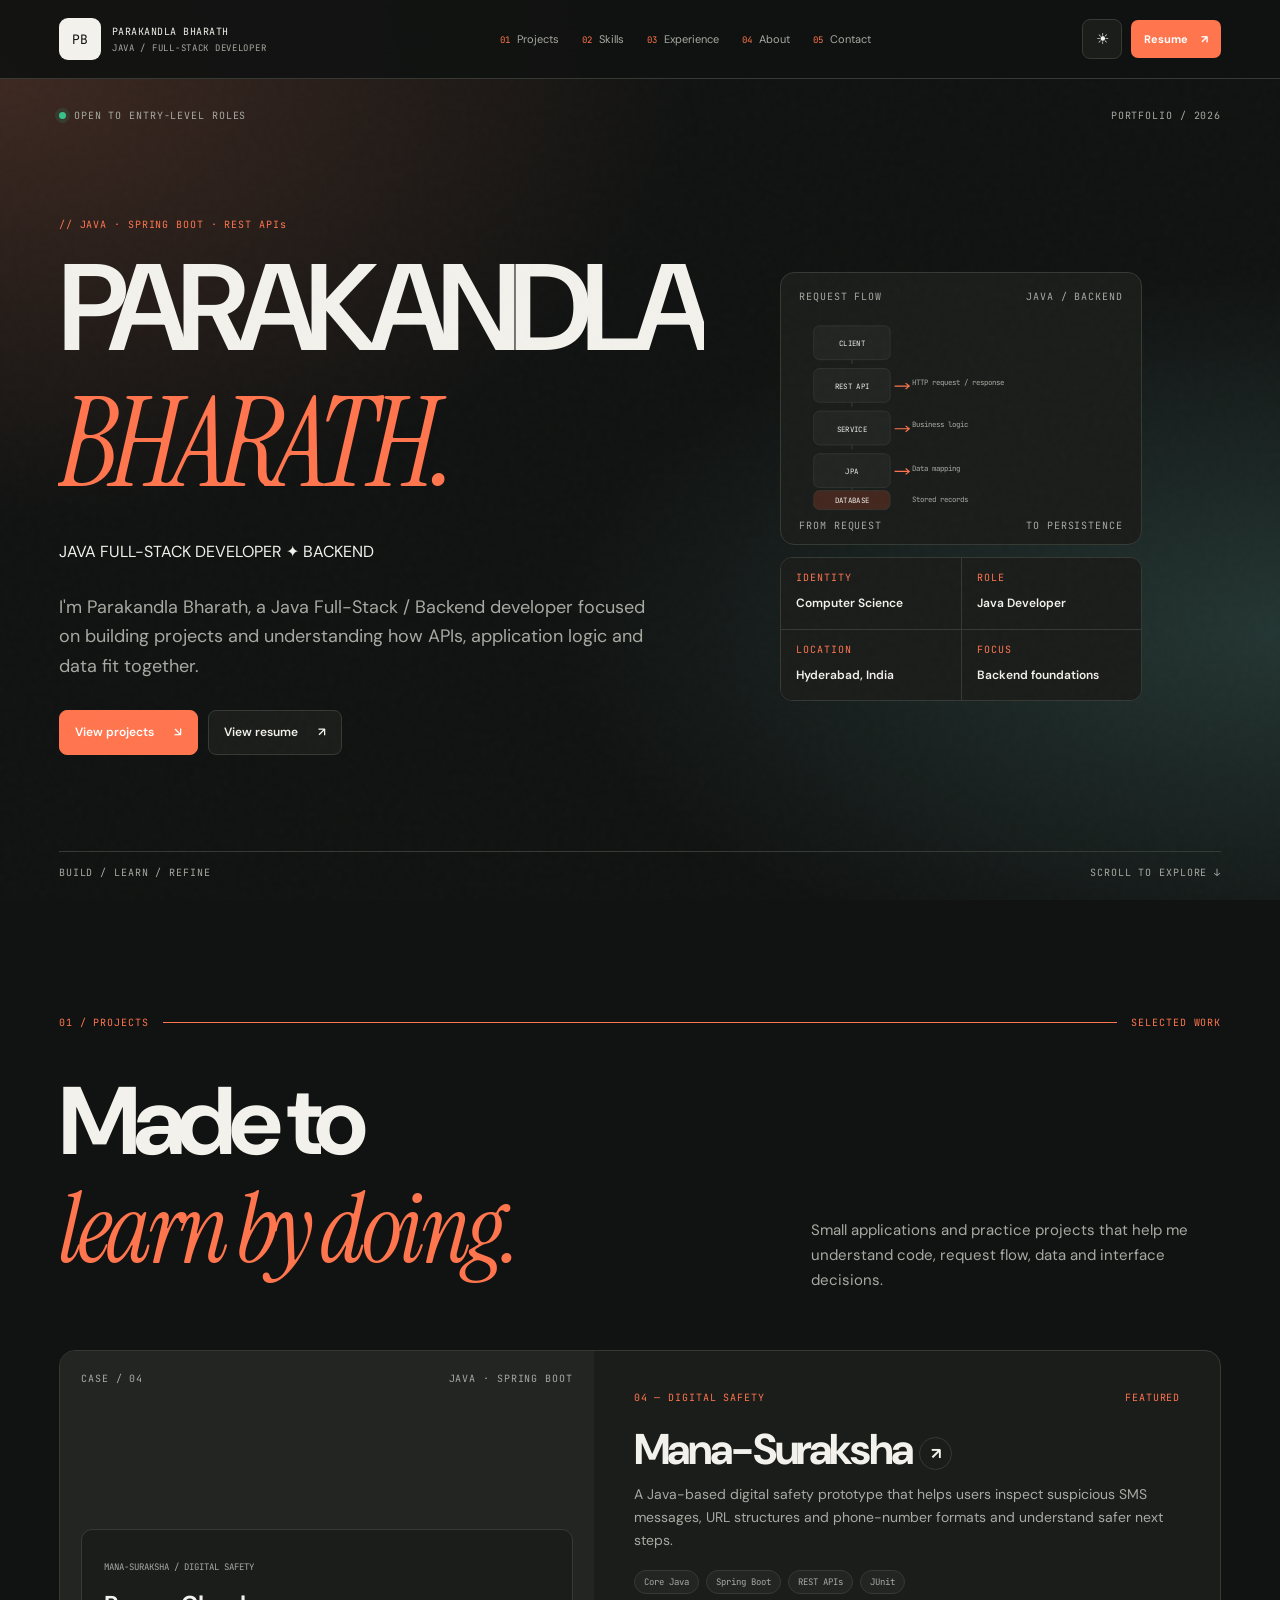
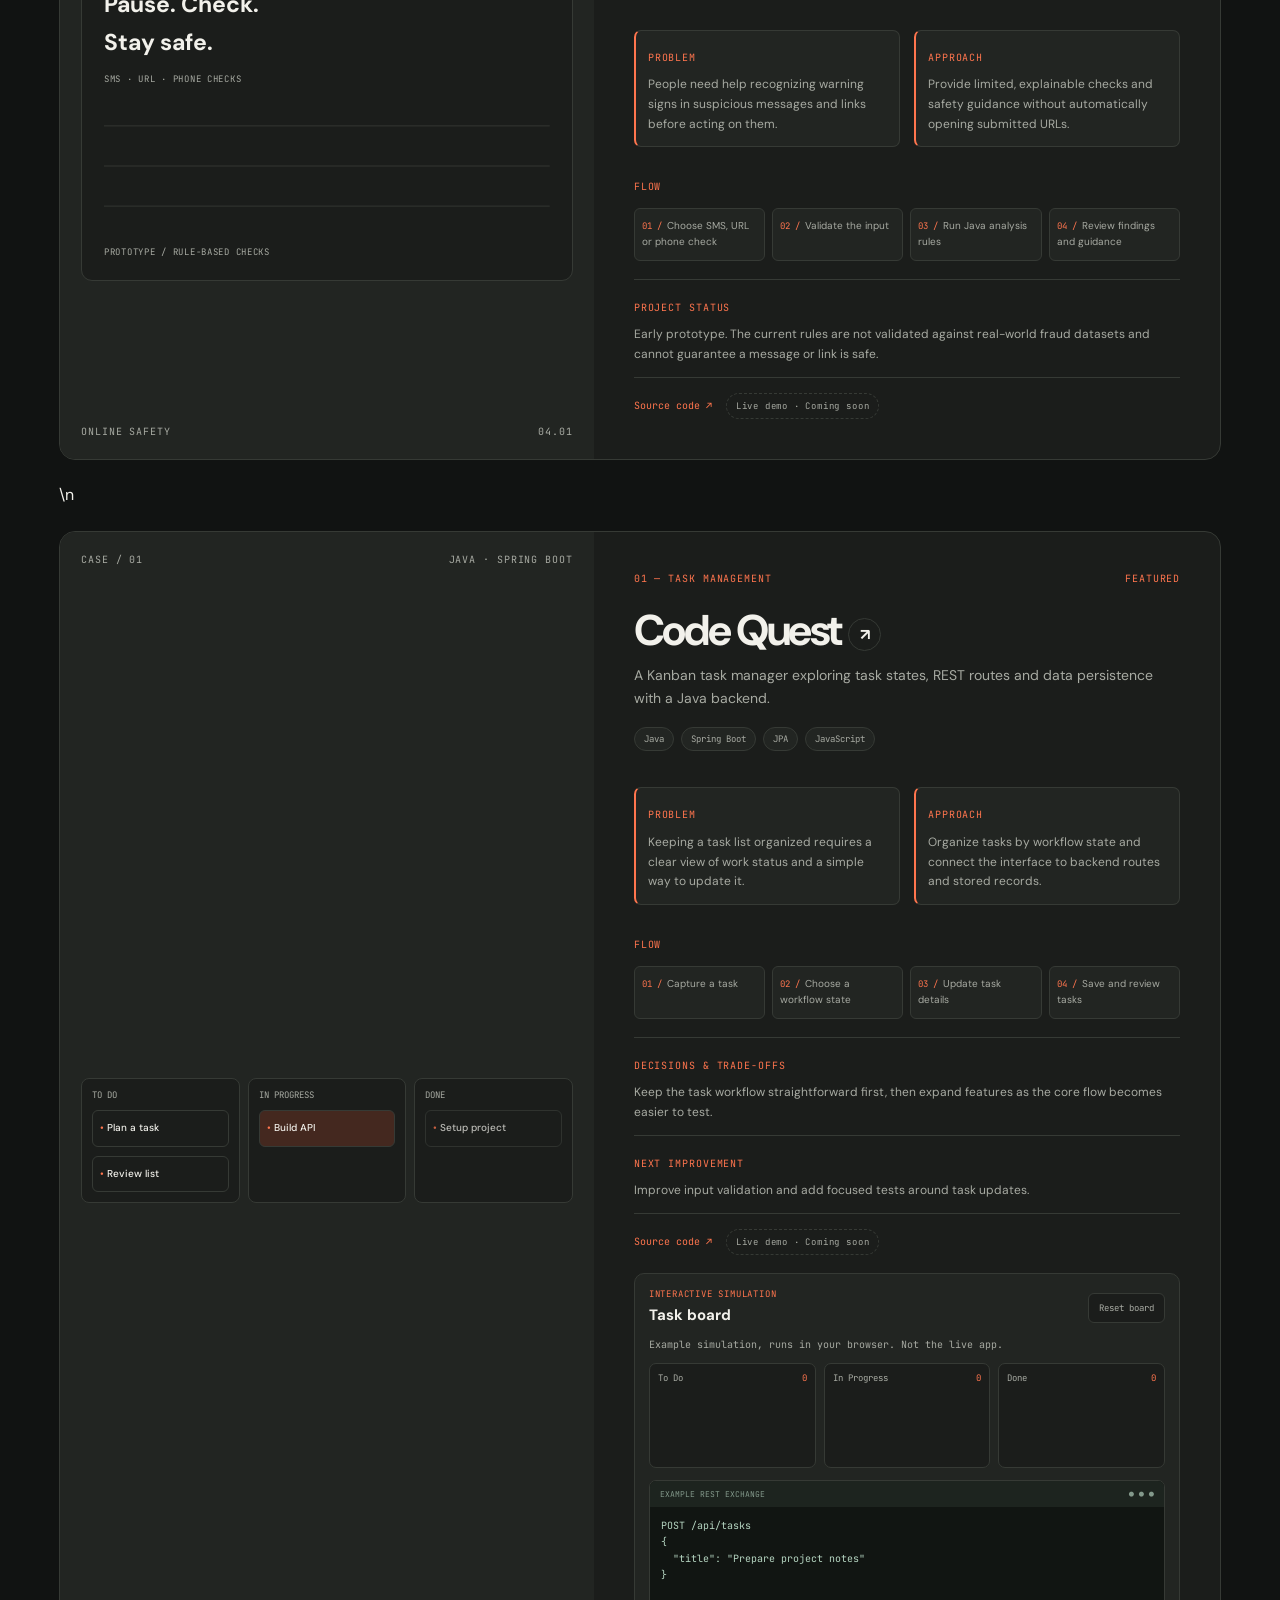
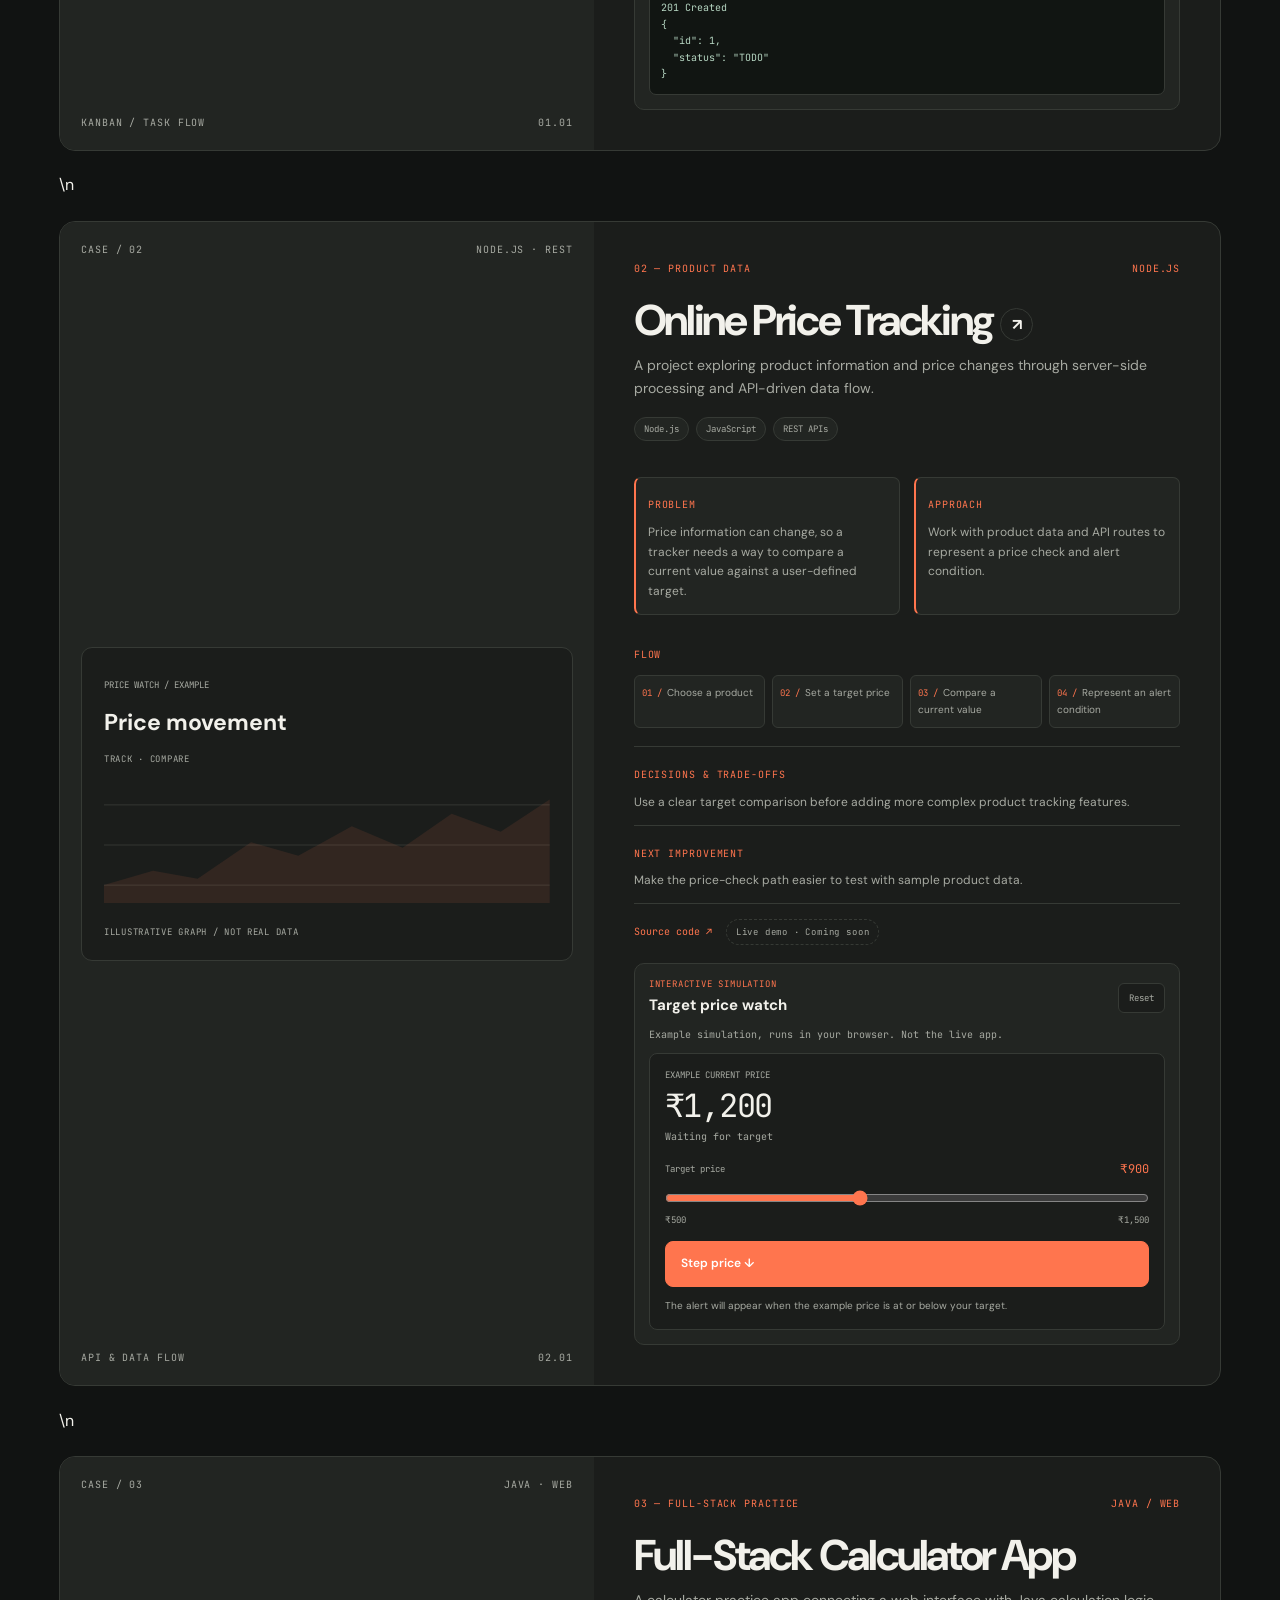
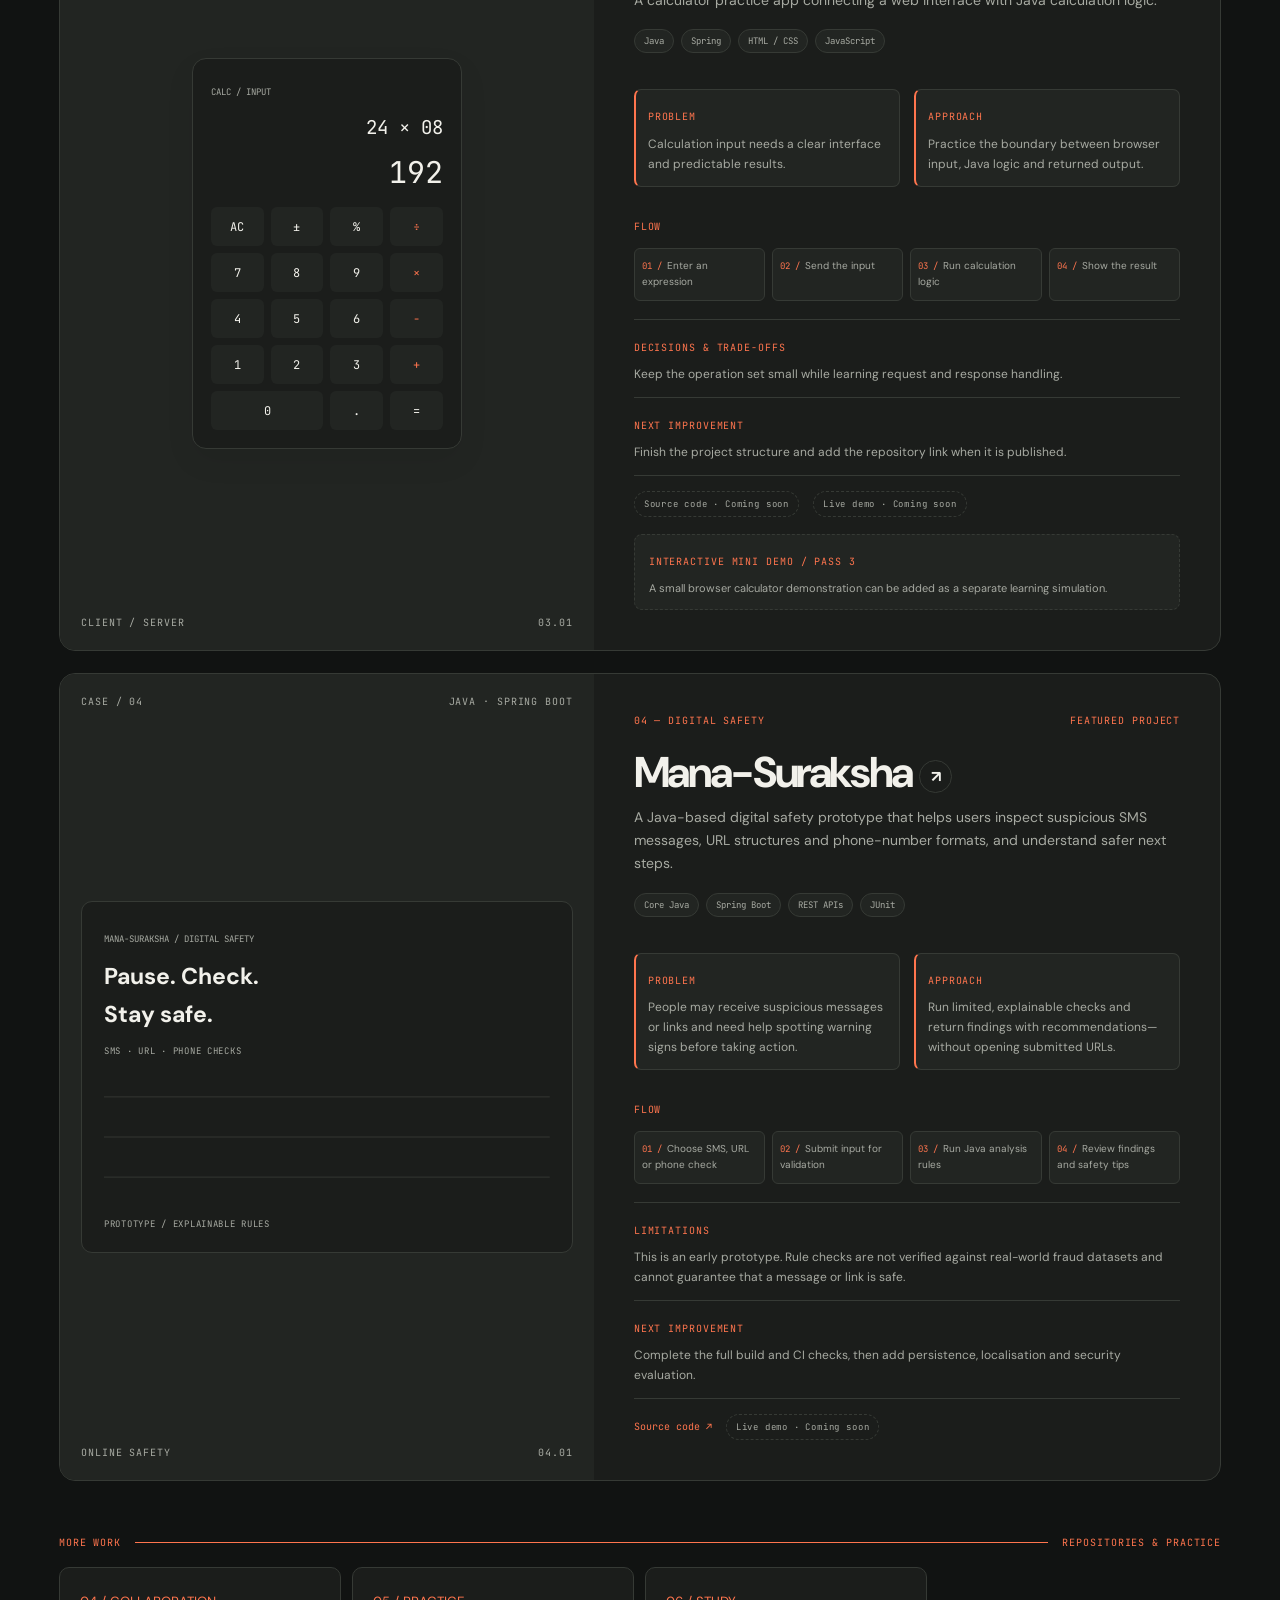
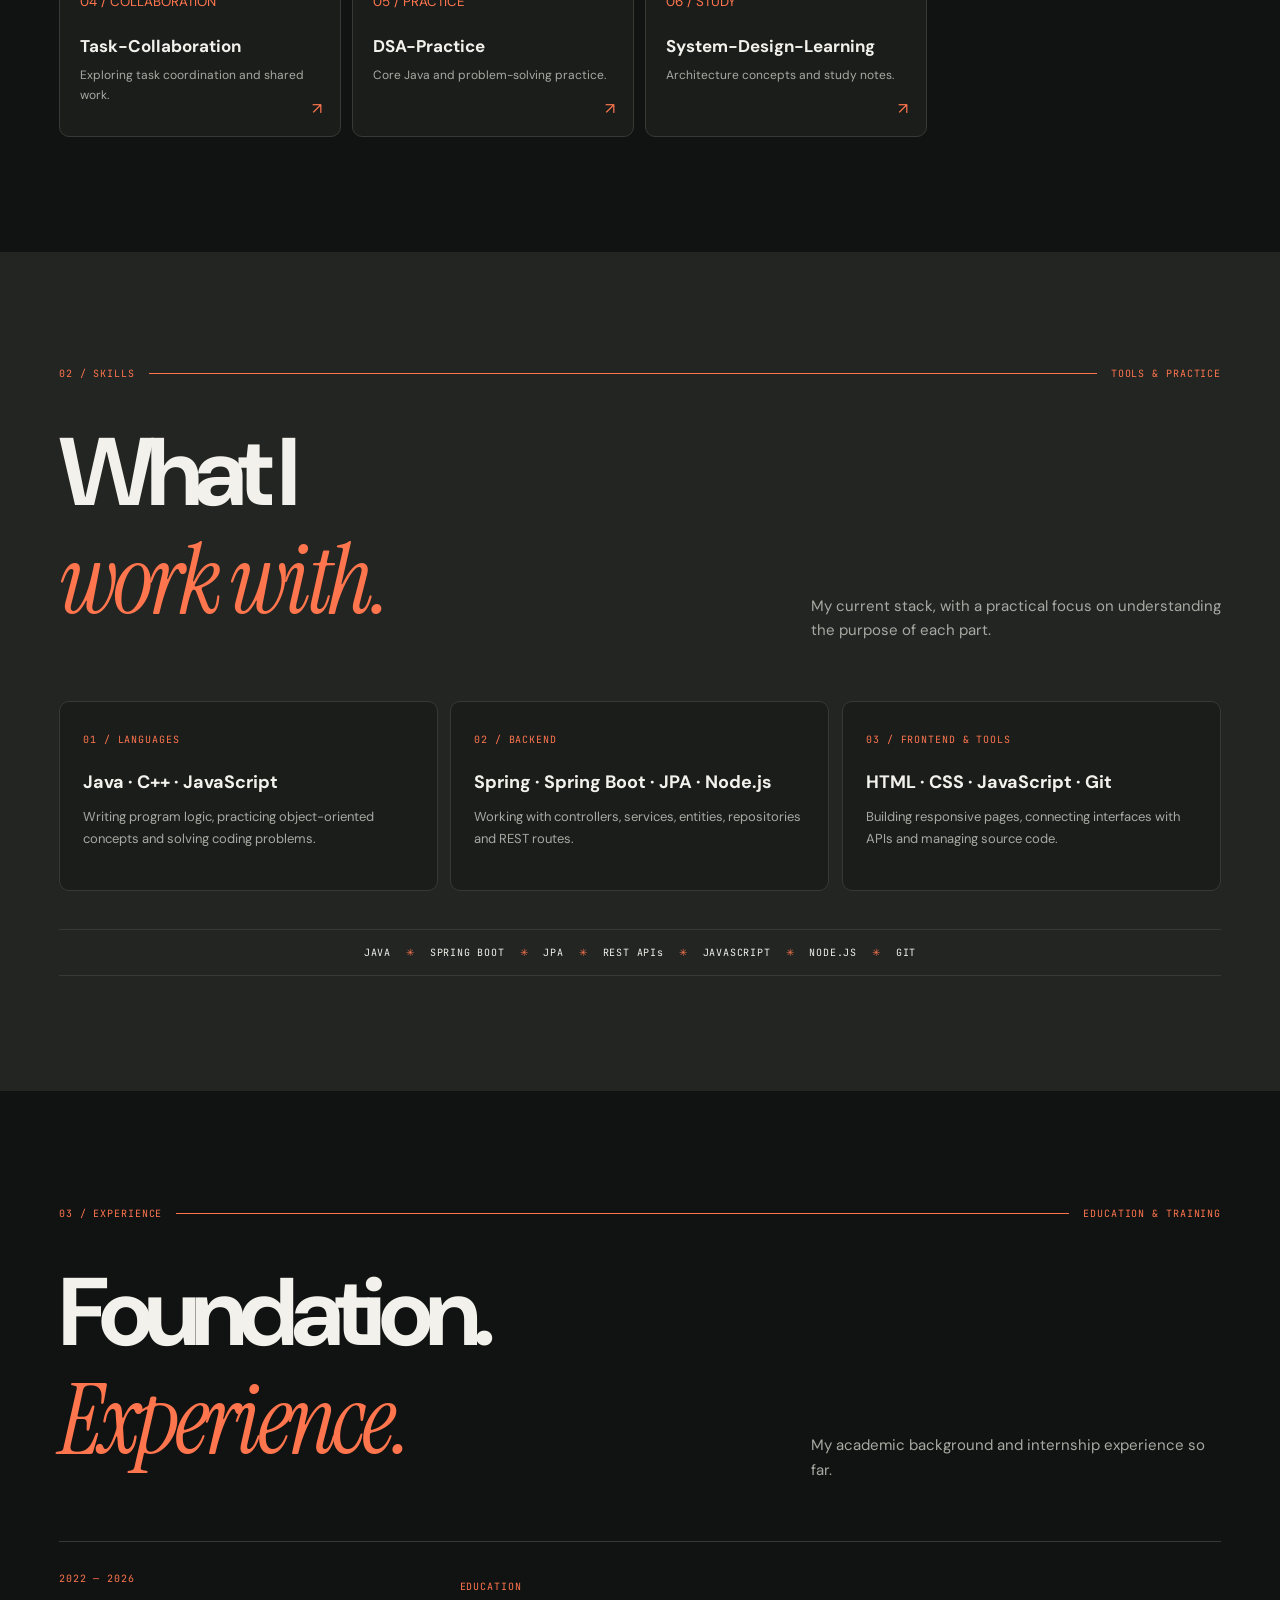
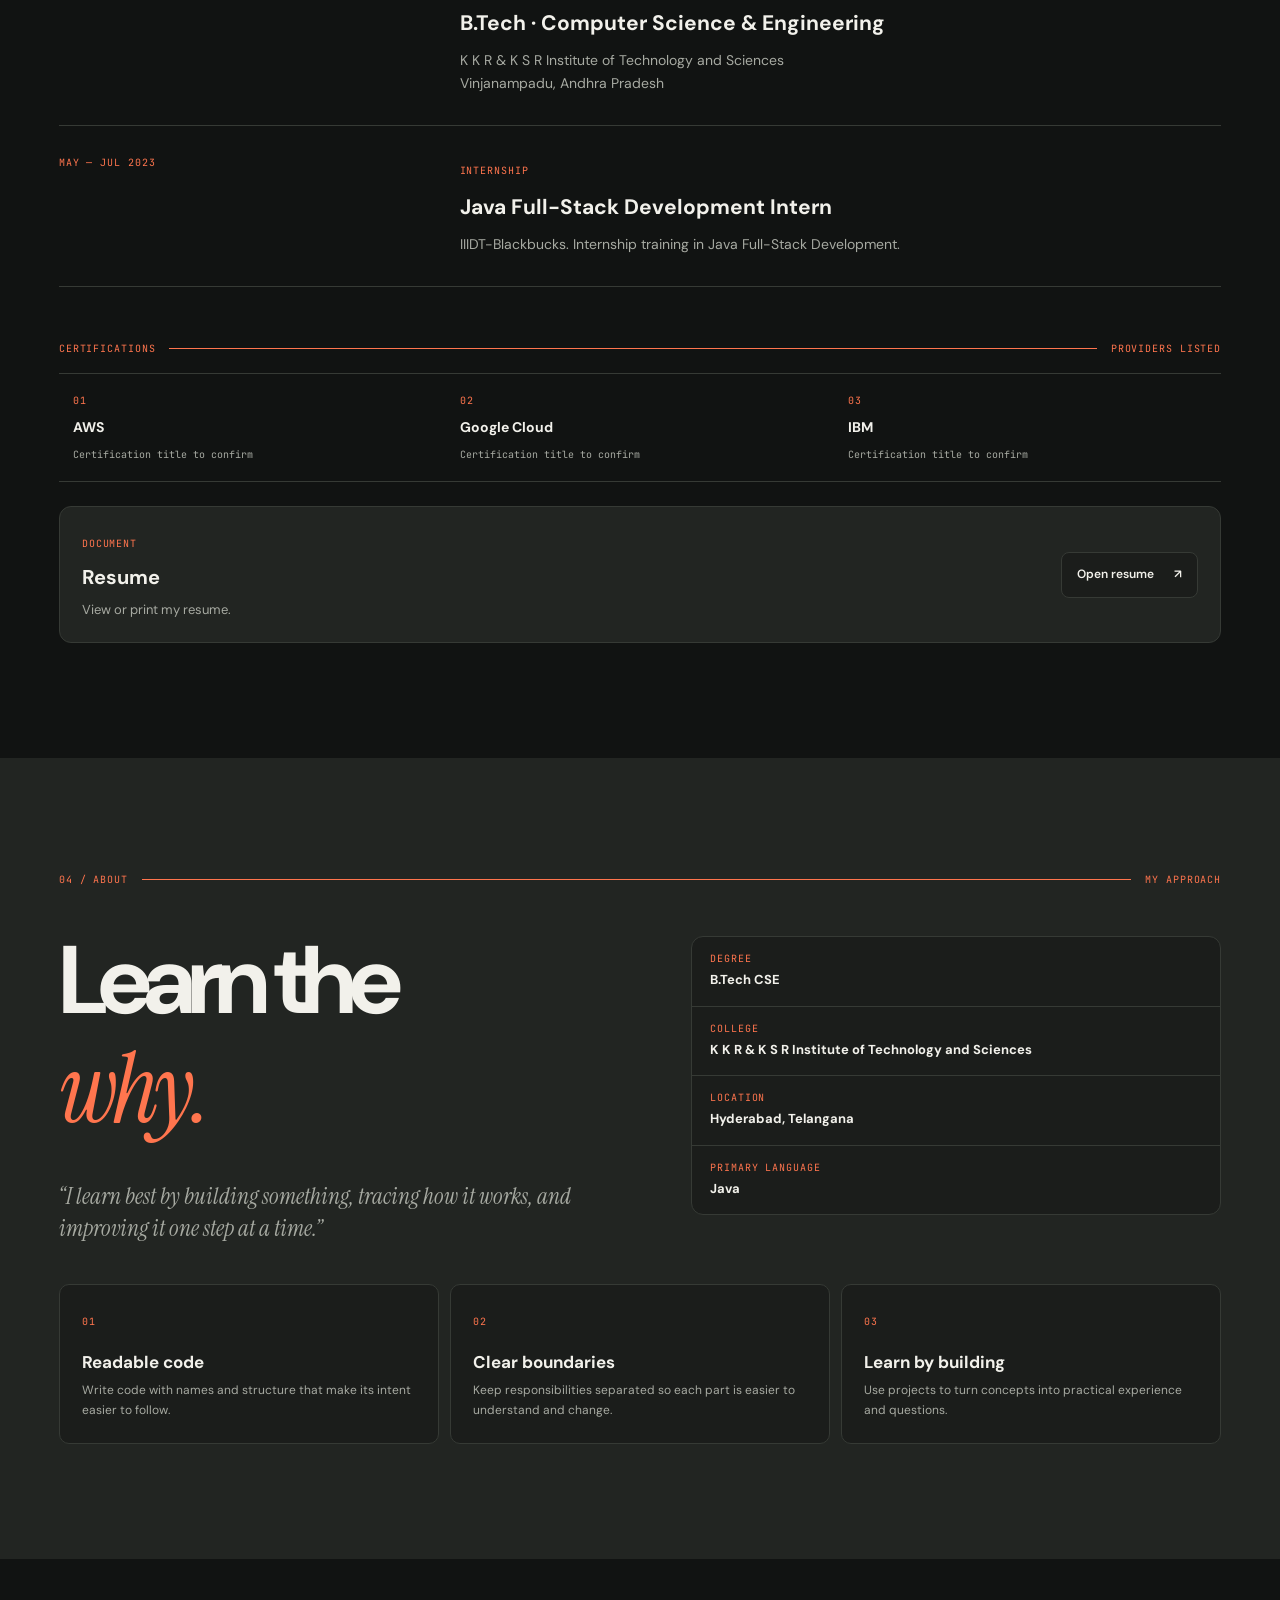
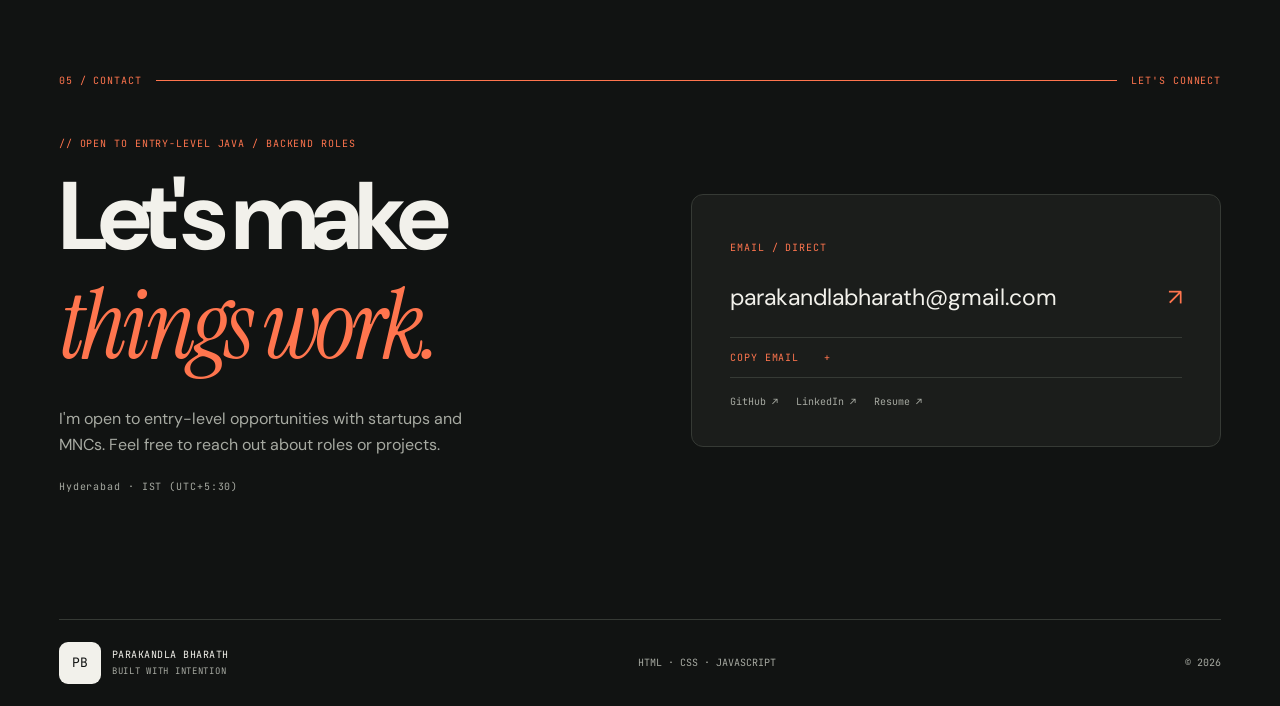
==== commit ecc2f98c: "Move Mana-Suraksha into main projects section" ====
--- a/index.html
+++ b/index.html
@@ -81,6 +81,24 @@
       <div class="section-label"><span>01 / PROJECTS</span><i></i><span>SELECTED WORK</span></div>
       <div class="section-heading"><h2>Made to<br><em>learn by doing.</em></h2><p>Small applications and practice projects that help me understand code, request flow, data and interface decisions.</p></div>
       <div class="project-list">
+        <article class="project-card reveal" id="mana-suraksha">
+          <div class="project-visual price-visual">
+            <div class="visual-top"><span>CASE / 04</span><span>JAVA · SPRING BOOT</span></div>
+            <div class="price-art"><small>MANA-SURAKSHA / DIGITAL SAFETY</small><strong>Pause. Check.<br>Stay safe.</strong><span>SMS · URL · PHONE CHECKS</span><svg viewBox="0 0 500 130" aria-label="Illustrative digital safety scan"><path class="chart-grid" d="M0 20H500M0 65H500M0 110H500"/><path class="chart-line" d="M15 95L95 95L145 60L205 60L255 95L315 95L365 35L425 35L485 80"/></svg><span class="chart-note">PROTOTYPE / RULE-BASED CHECKS</span></div>
+            <div class="visual-bottom"><span>ONLINE SAFETY</span><span>04.01</span></div>
+          </div>
+          <div class="project-content">
+            <div class="project-meta"><span>04 — DIGITAL SAFETY</span><span>FEATURED</span></div>
+            <h3>Mana-Suraksha <a href="https://github.com/parakandlabharath/Mana-Suraksha" target="_blank" rel="noopener" aria-label="Open Mana-Suraksha source repository">↗</a></h3>
+            <p class="project-summary">A Java-based digital safety prototype that helps users inspect suspicious SMS messages, URL structures and phone-number formats and understand safer next steps.</p>
+            <div class="chips"><span>Core Java</span><span>Spring Boot</span><span>REST APIs</span><span>JUnit</span></div>
+            <div class="project-notes"><div><small>PROBLEM</small><p>People need help recognizing warning signs in suspicious messages and links before acting on them.</p></div><div><small>APPROACH</small><p>Provide limited, explainable checks and safety guidance without automatically opening submitted URLs.</p></div></div>
+            <div class="project-flow"><small>FLOW</small><ol><li>Choose SMS, URL or phone check</li><li>Validate the input</li><li>Run Java analysis rules</li><li>Review findings and guidance</li></ol></div>
+            <div class="decision"><small>PROJECT STATUS</small><p>Early prototype. The current rules are not validated against real-world fraud datasets and cannot guarantee a message or link is safe.</p></div>
+            <div class="project-links"><a class="text-link" href="https://github.com/parakandlabharath/Mana-Suraksha" target="_blank" rel="noopener">Source code ↗</a><span class="coming">Live demo · Coming soon</span></div>
+          </div>
+        </article>
+
         <!-- DRAFT: verify — the Problem, Approach, Decisions and Next improvement text for Code Quest is explanatory portfolio copy, not a feature audit. -->\n        <article class="project-card reveal" id="code-quest">
           <div class="project-visual kanban-visual">
             <div class="visual-top"><span>CASE / 01</span><span>JAVA · SPRING BOOT</span></div>
@@ -189,7 +207,7 @@
         <div class="section-label"><span>MORE WORK</span><i></i><span>REPOSITORIES & PRACTICE</span></div>
         <div class="more-grid">
           <a class="more-card" href="https://github.com/parakandlabharath/Task-Collaboration" target="_blank" rel="noopener"><small>04 / COLLABORATION</small><strong>Task-Collaboration</strong><p>Exploring task coordination and shared work.</p><span>↗</span></a>
-          <a class="more-card" href="https://github.com/parakandlabharath/Mana-Suraksha" target="_blank" rel="noopener"><small>05 / COMMUNITY SAFETY</small><strong>Mana-Suraksha</strong><p>Scam-awareness project concept.</p><span>↗</span></a>
+
           <a class="more-card" href="https://github.com/parakandlabharath/DSA-Practice" target="_blank" rel="noopener"><small>05 / PRACTICE</small><strong>DSA-Practice</strong><p>Core Java and problem-solving practice.</p><span>↗</span></a>
           <a class="more-card" href="https://github.com/parakandlabharath/System-Design-Learning" target="_blank" rel="noopener"><small>06 / STUDY</small><strong>System-Design-Learning</strong><p>Architecture concepts and study notes.</p><span>↗</span></a>
         </div>
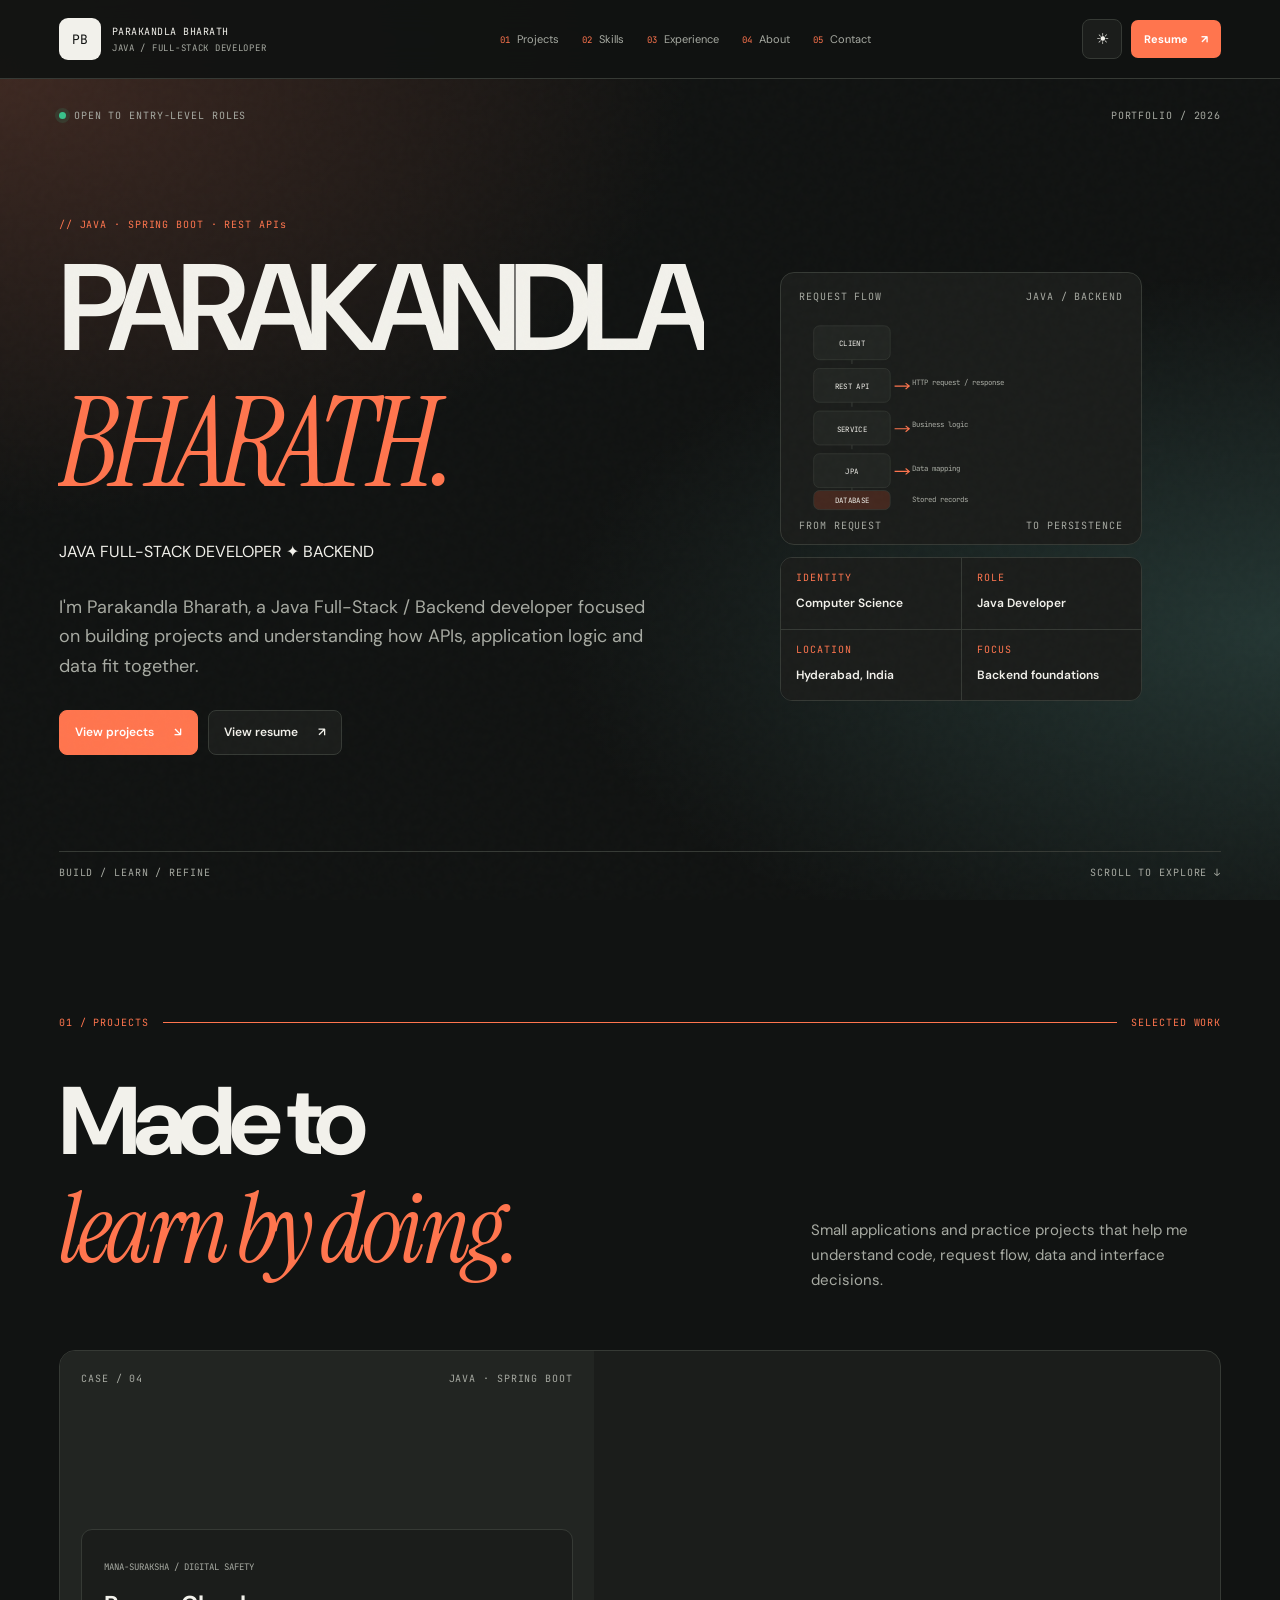
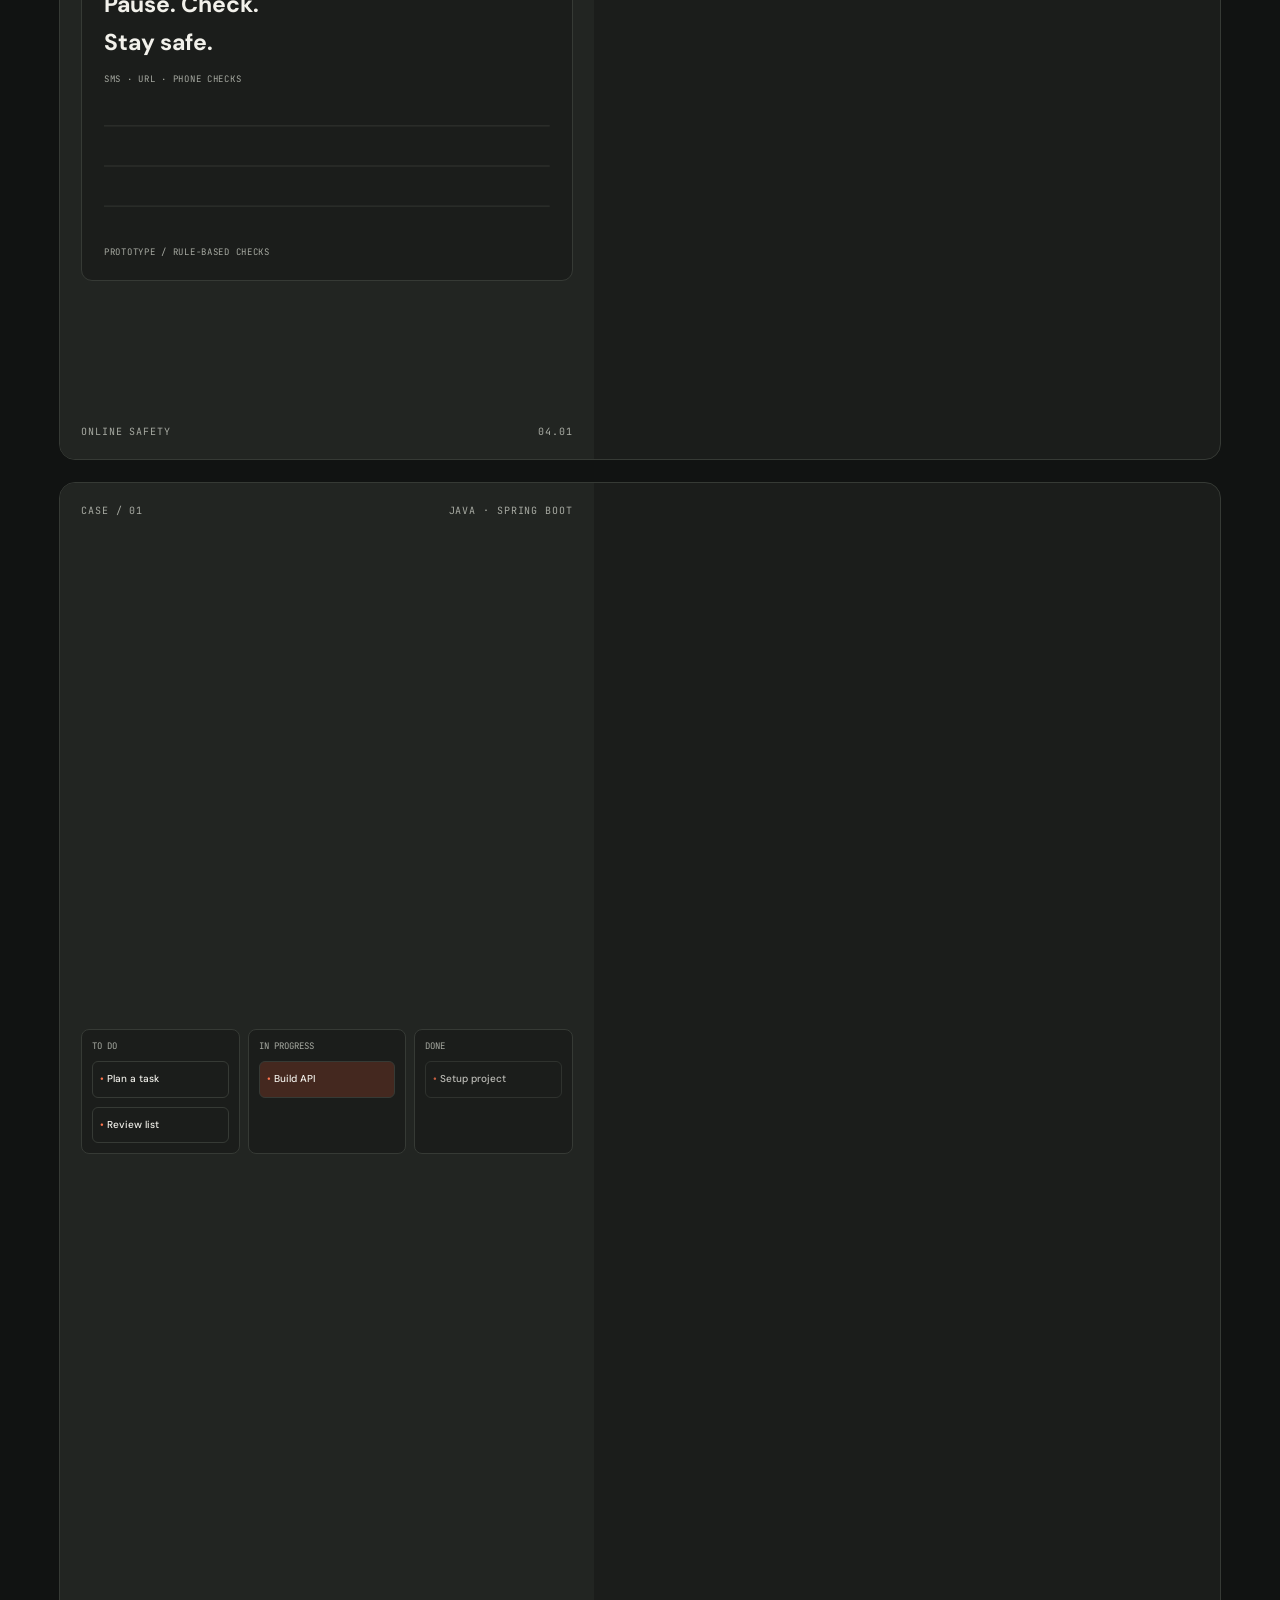
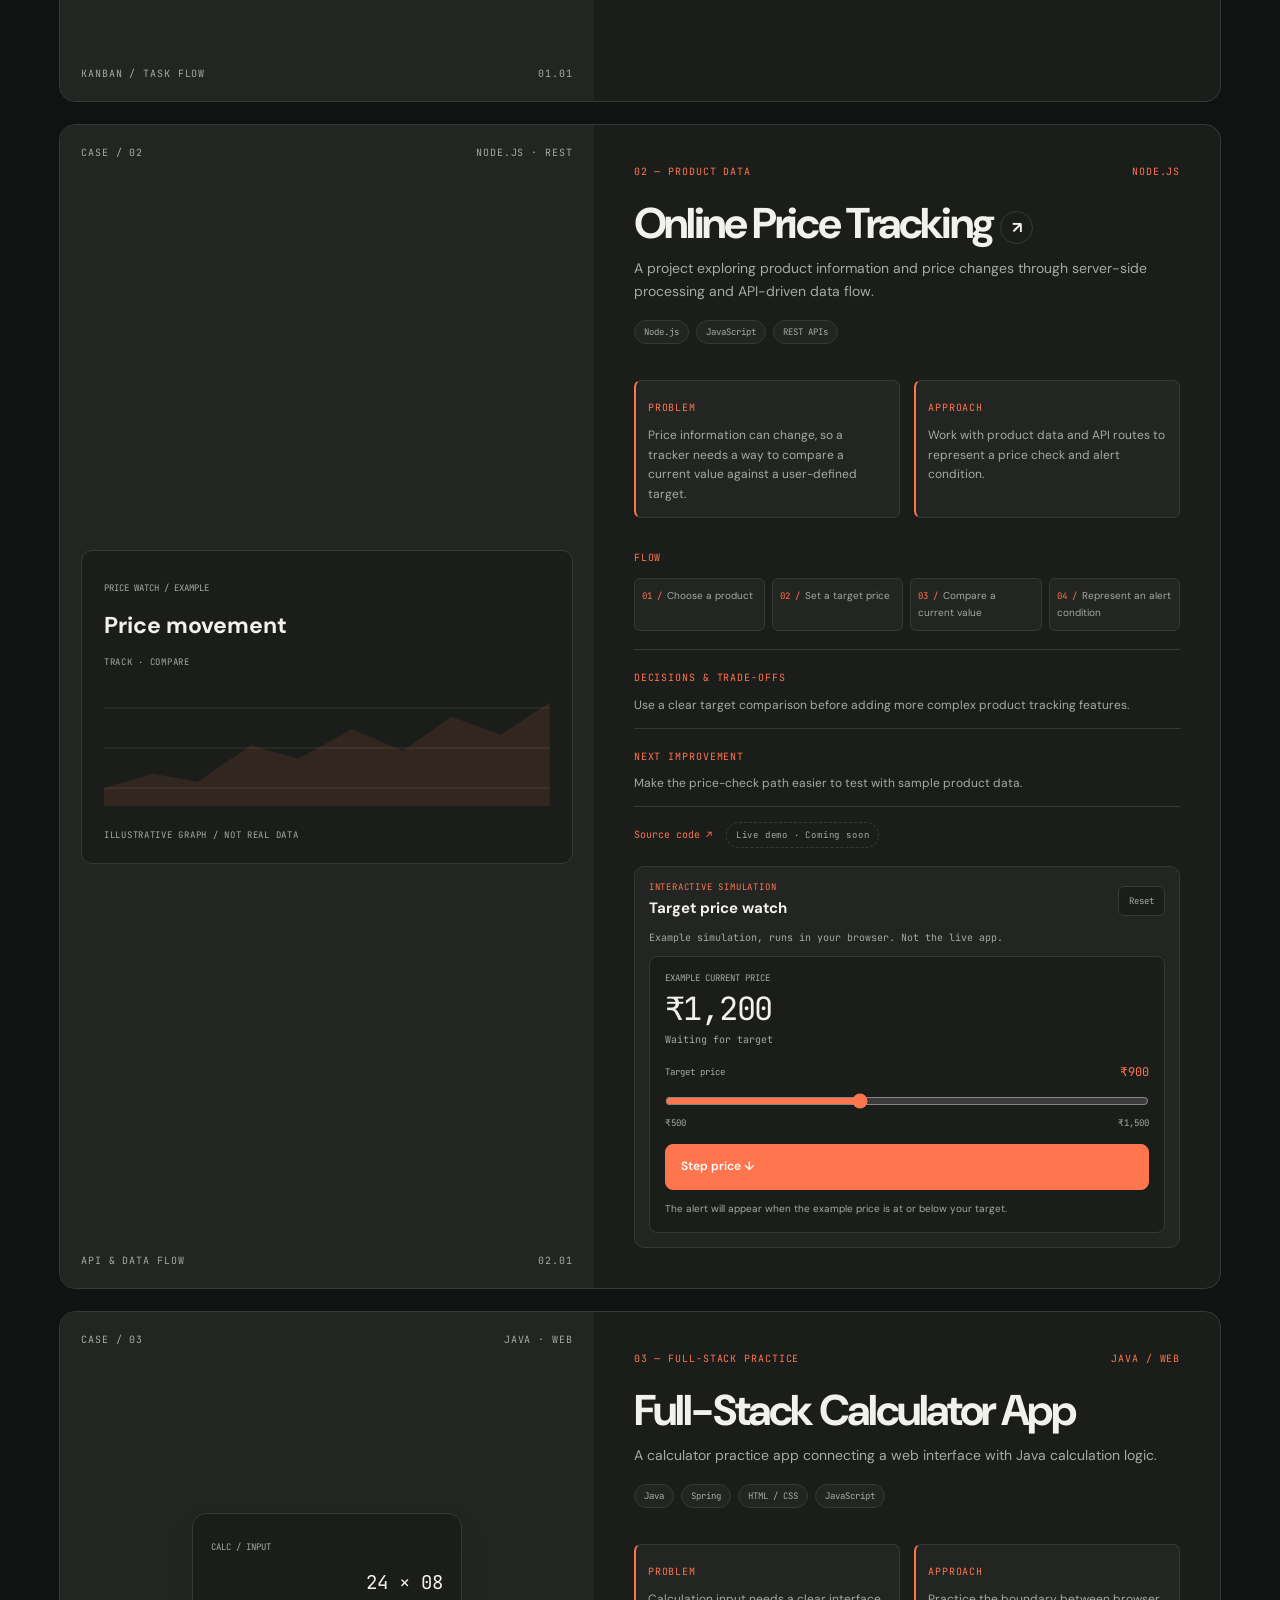
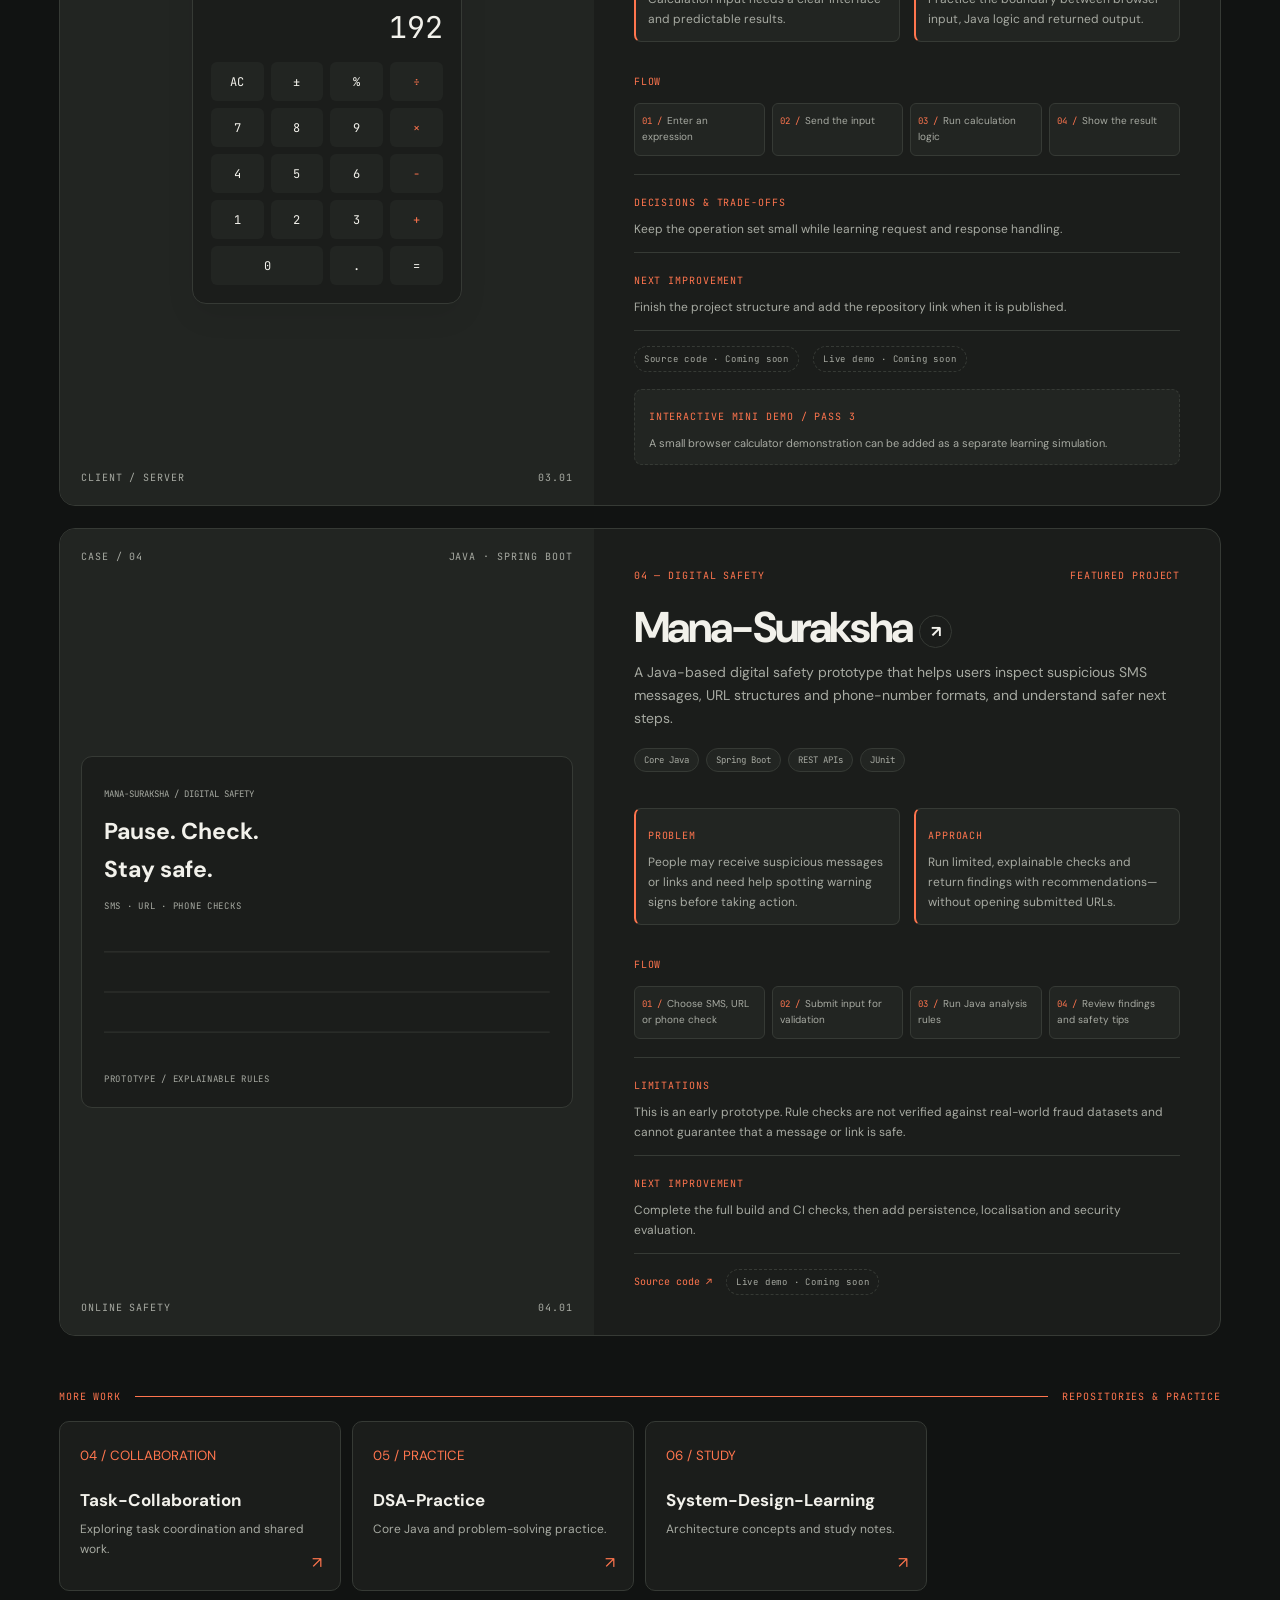
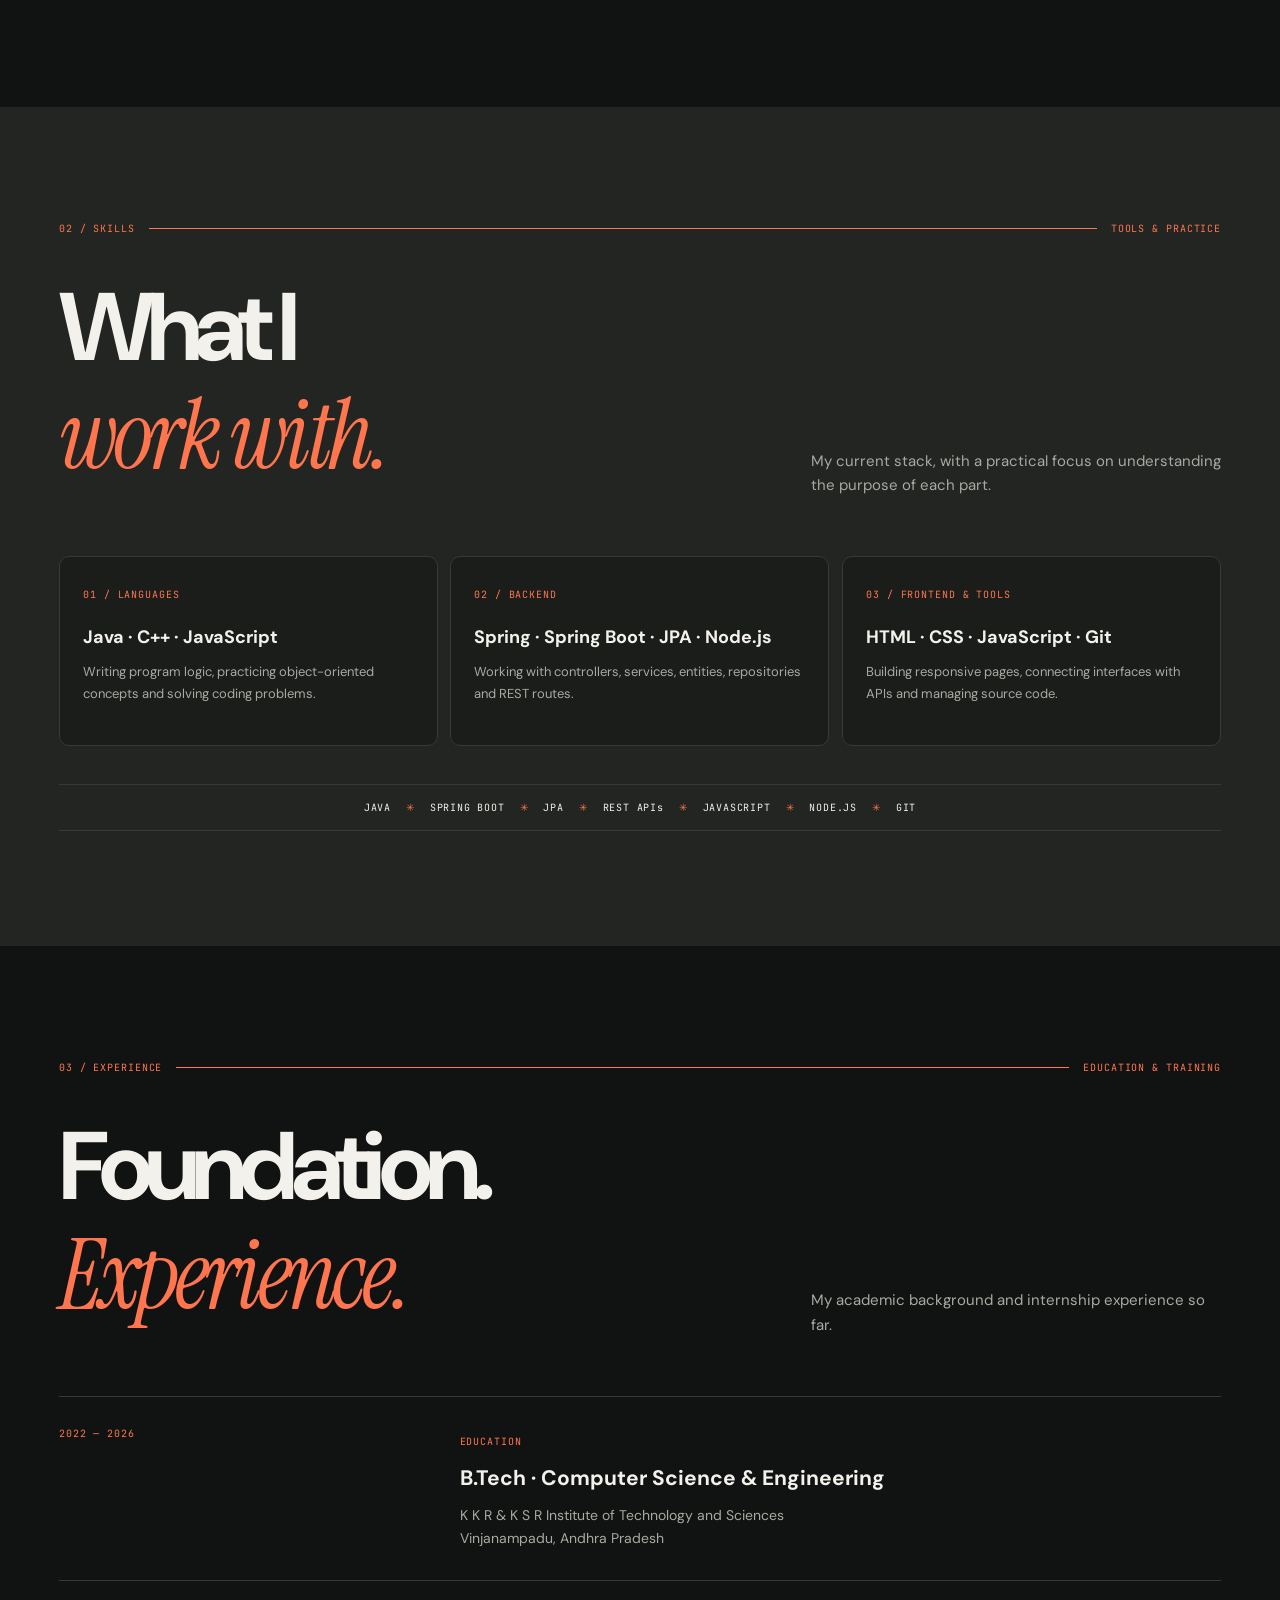
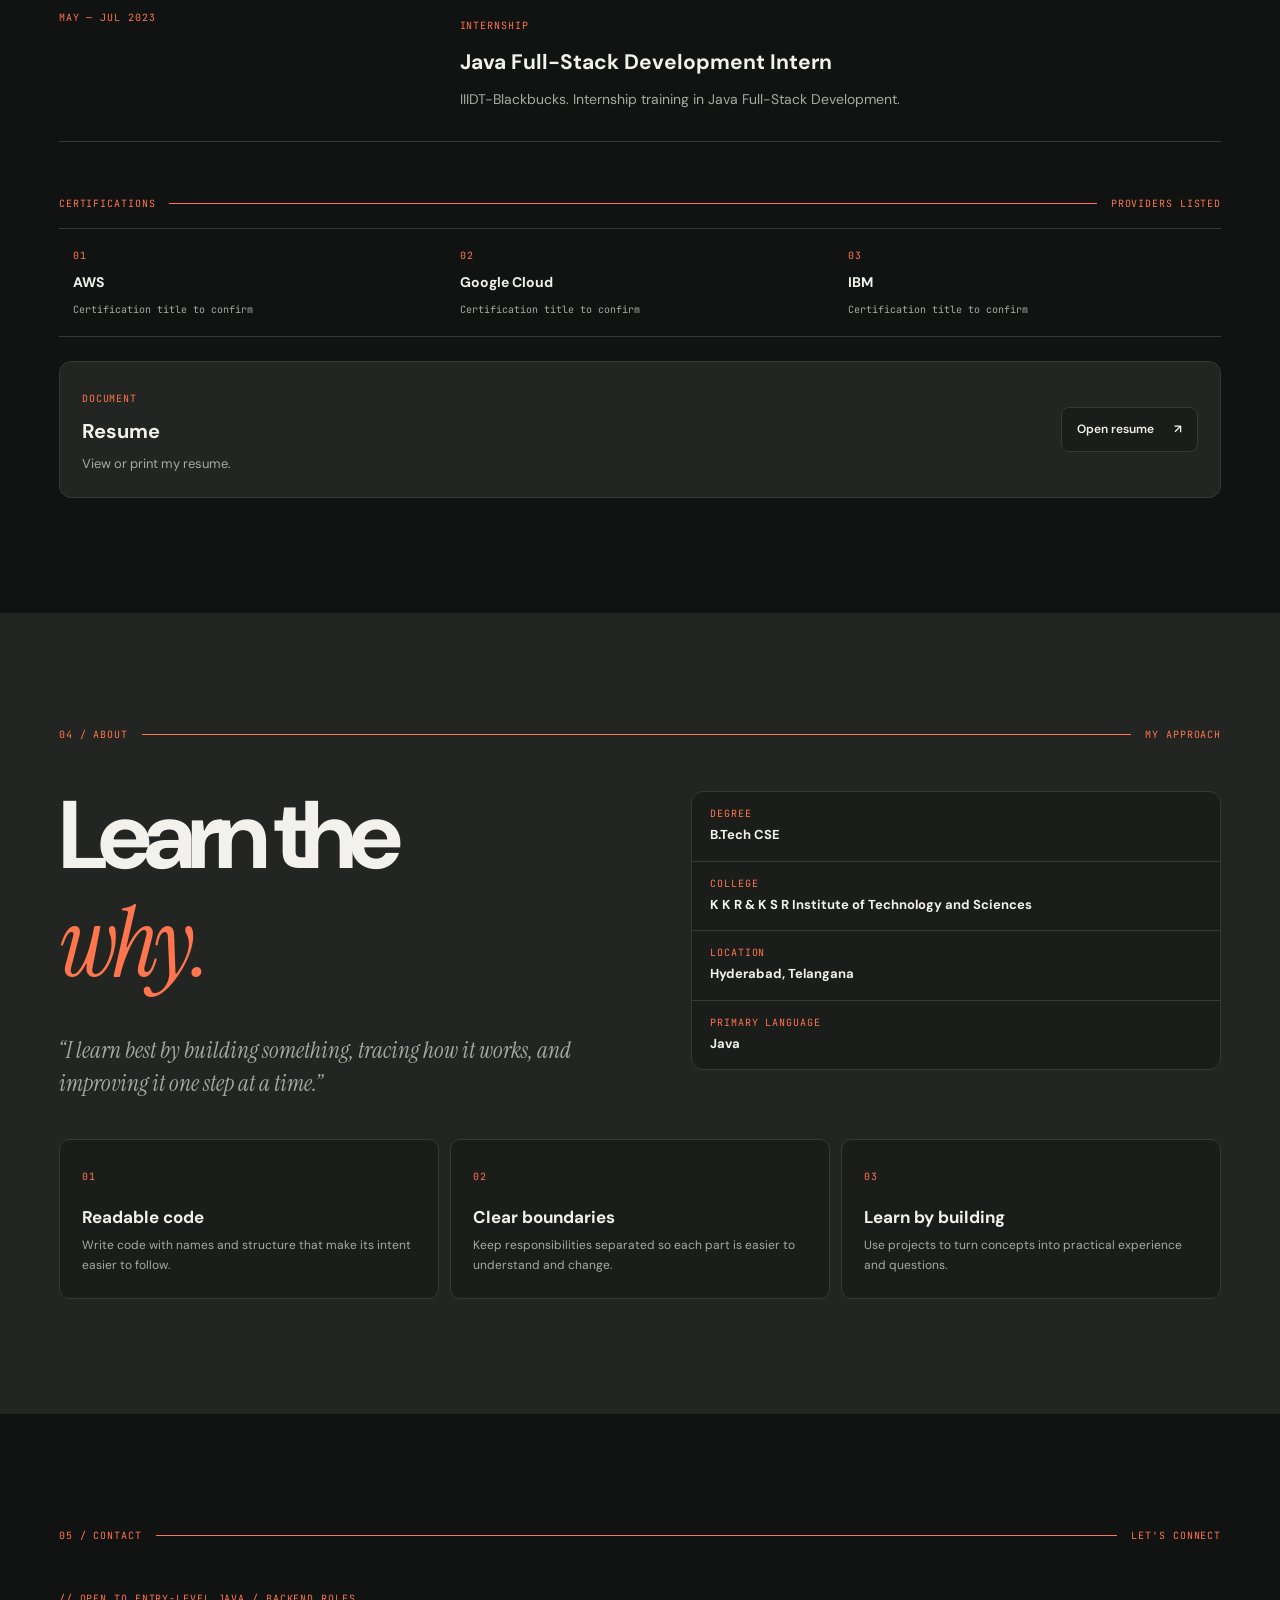
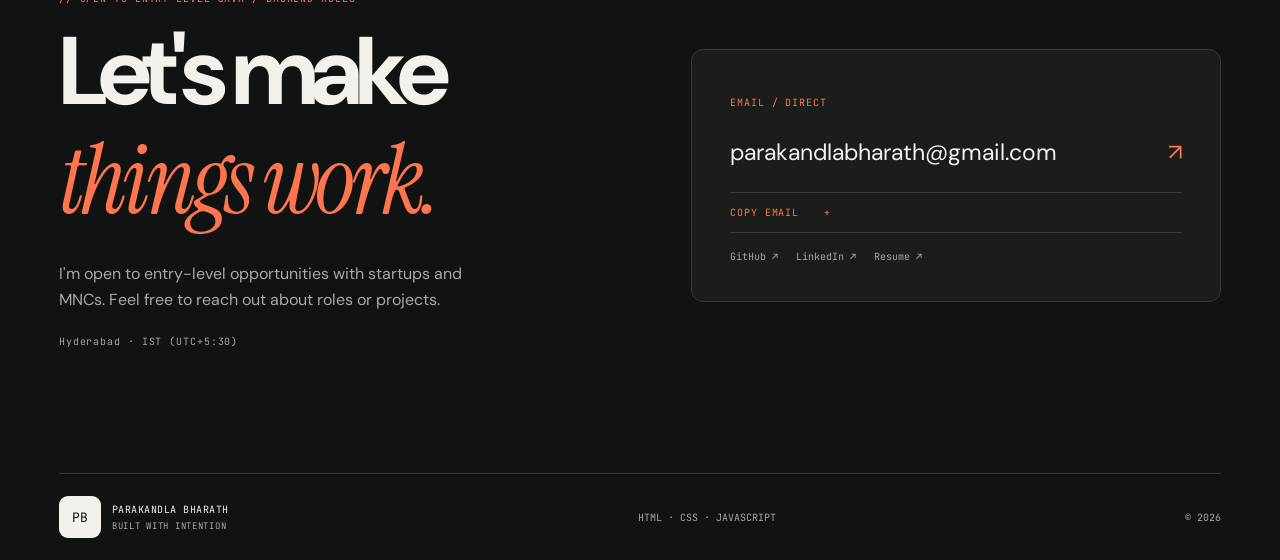
==== commit b7f62f7e: "Remove stray literal newline escapes from project section" ====
--- a/index.html
+++ b/index.html
@@ -99,7 +99,7 @@
           </div>
         </article>
 
-        <!-- DRAFT: verify — the Problem, Approach, Decisions and Next improvement text for Code Quest is explanatory portfolio copy, not a feature audit. -->\n        <article class="project-card reveal" id="code-quest">
+        <!-- DRAFT: verify — the Problem, Approach, Decisions and Next improvement text for Code Quest is explanatory portfolio copy, not a feature audit. -->        <article class="project-card reveal" id="code-quest">
           <div class="project-visual kanban-visual">
             <div class="visual-top"><span>CASE / 01</span><span>JAVA · SPRING BOOT</span></div>
             <div class="mini-board" aria-hidden="true"><div><small>TO DO</small><b>Plan a task</b><b>Review list</b></div><div><small>IN PROGRESS</small><b class="task-active">Build API</b></div><div><small>DONE</small><b class="task-done">Setup project</b></div></div>
@@ -136,7 +136,7 @@
             </div>
           </div>
         </article>
-        <!-- DRAFT: verify — the Problem, Approach, Decisions and Next improvement text for Price Tracking is explanatory portfolio copy, not a feature audit. -->\n        <article class="project-card reveal" id="price-tracking">
+        <!-- DRAFT: verify — the Problem, Approach, Decisions and Next improvement text for Price Tracking is explanatory portfolio copy, not a feature audit. -->        <article class="project-card reveal" id="price-tracking">
           <div class="project-visual price-visual">
             <div class="visual-top"><span>CASE / 02</span><span>NODE.JS · REST</span></div>
             <div class="price-art"><small>PRICE WATCH / EXAMPLE</small><strong>Price movement</strong><span>TRACK · COMPARE</span><svg viewBox="0 0 500 130" aria-label="Illustrative price movement chart"><path class="chart-grid" d="M0 20H500M0 65H500M0 110H500"/><path class="chart-area" d="M0 110L55 94L105 103L165 62L218 77L278 44L335 68L390 30L445 50L500 14V130H0Z"/><path class="chart-line" d="M0 110L55 94L105 103L165 62L218 77L278 44L335 68L390 30L445 50L500 14"/></svg><span class="chart-note">ILLUSTRATIVE GRAPH / NOT REAL DATA</span></div>
@@ -166,7 +166,7 @@
             </div>
           </div>
         </article>
-        <!-- DRAFT: verify — calculator flow and next-improvement notes are drafted from the supplied project summary. -->\n        <article class="project-card reveal" id="calculator">
+        <!-- DRAFT: verify — calculator flow and next-improvement notes are drafted from the supplied project summary. -->        <article class="project-card reveal" id="calculator">
           <div class="project-visual calc-visual">
             <div class="visual-top"><span>CASE / 03</span><span>JAVA · WEB</span></div><div class="calculator-art"><small>CALC / INPUT</small><span>24 × 08</span><strong>192</strong><div class="calc-keys"><b>AC</b><b>±</b><b>%</b><b>÷</b><b>7</b><b>8</b><b>9</b><b>×</b><b>4</b><b>5</b><b>6</b><b>−</b><b>1</b><b>2</b><b>3</b><b>+</b><b class="wide">0</b><b>.</b><b>=</b></div></div>
             <div class="visual-bottom"><span>CLIENT / SERVER</span><span>03.01</span></div>
